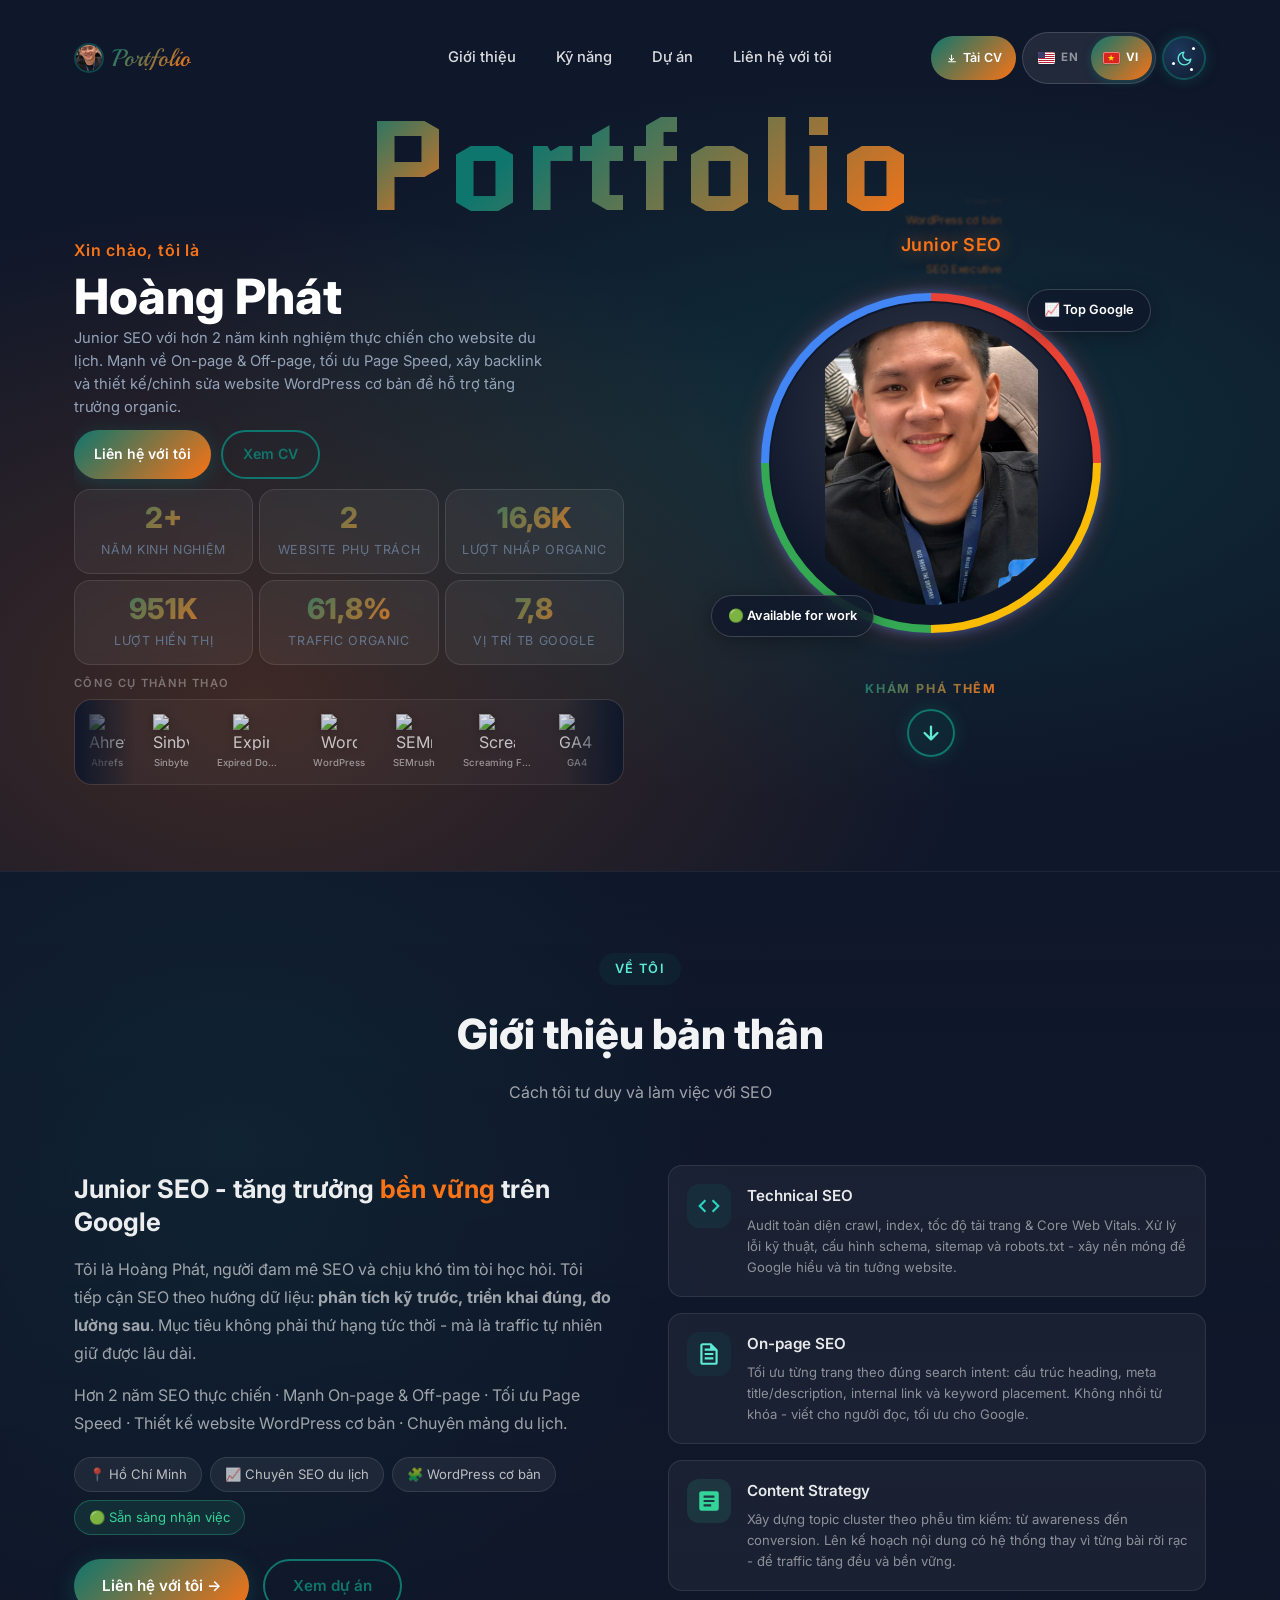
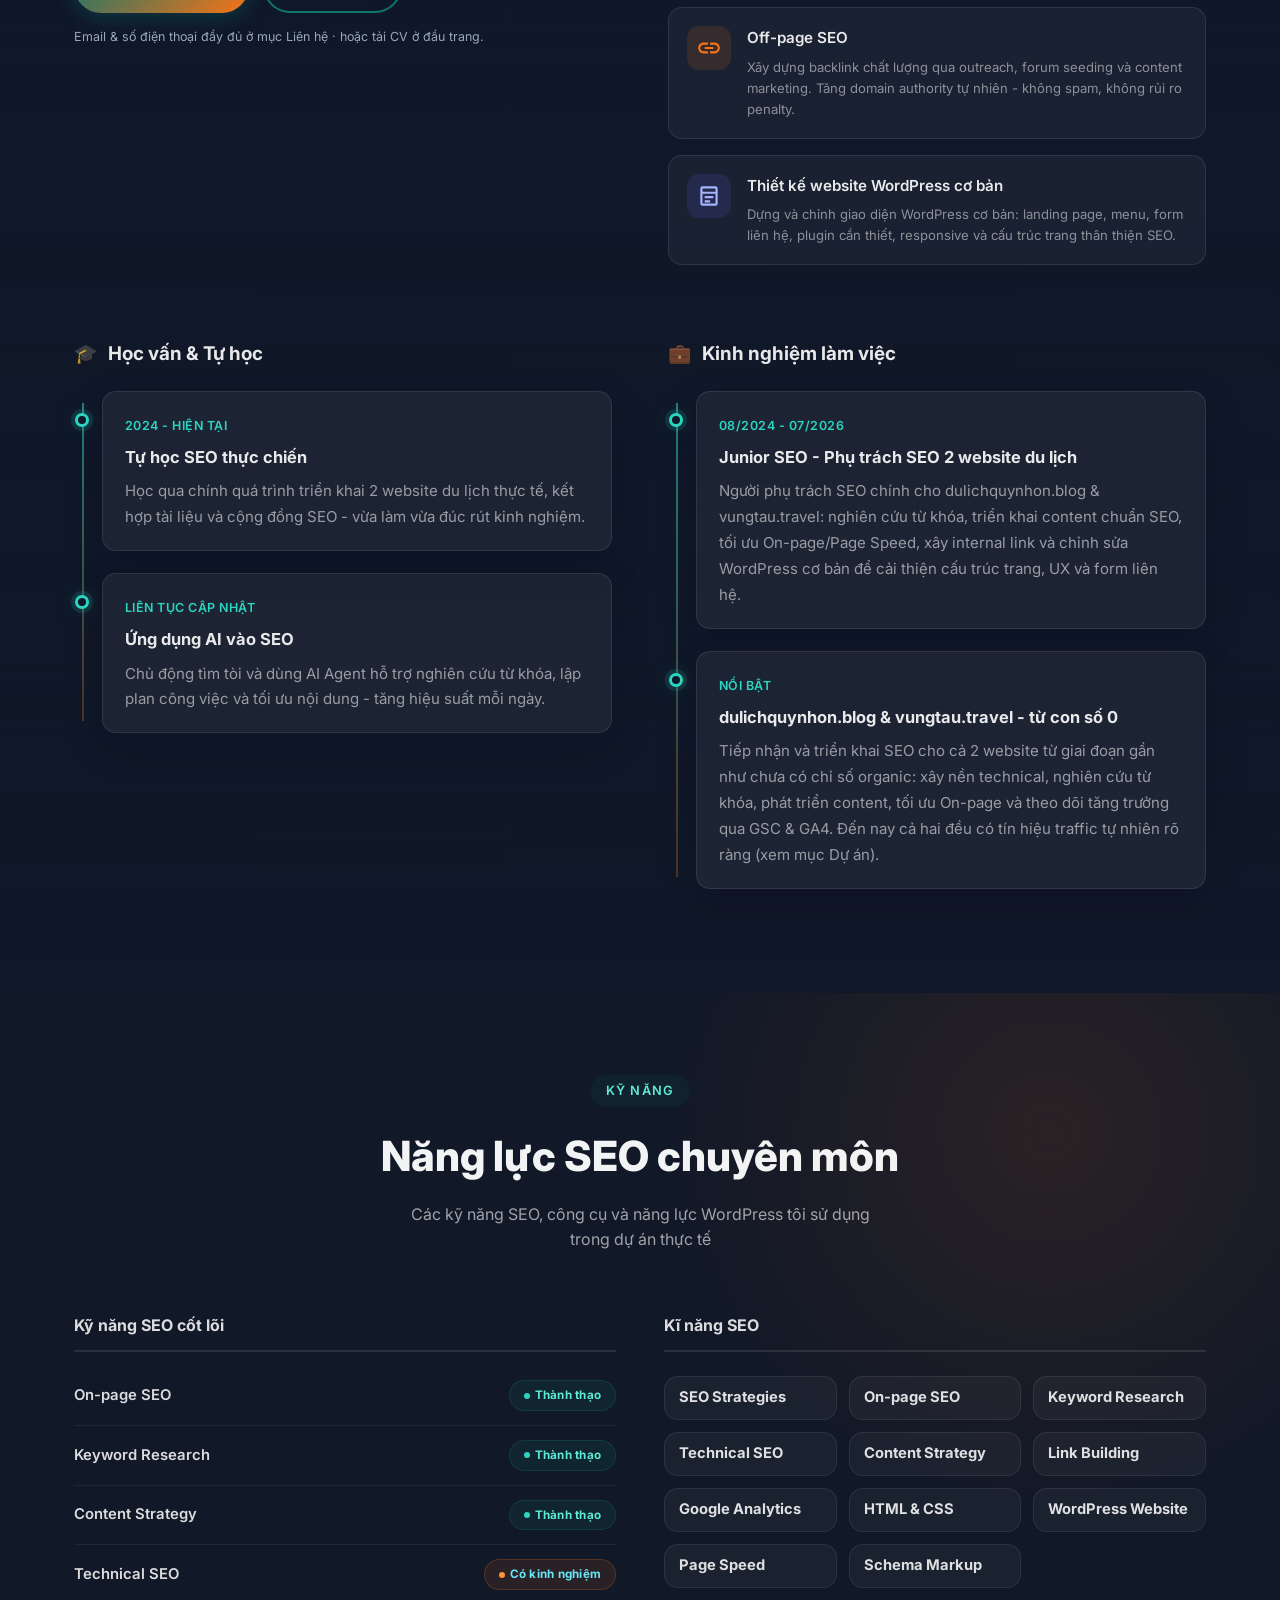
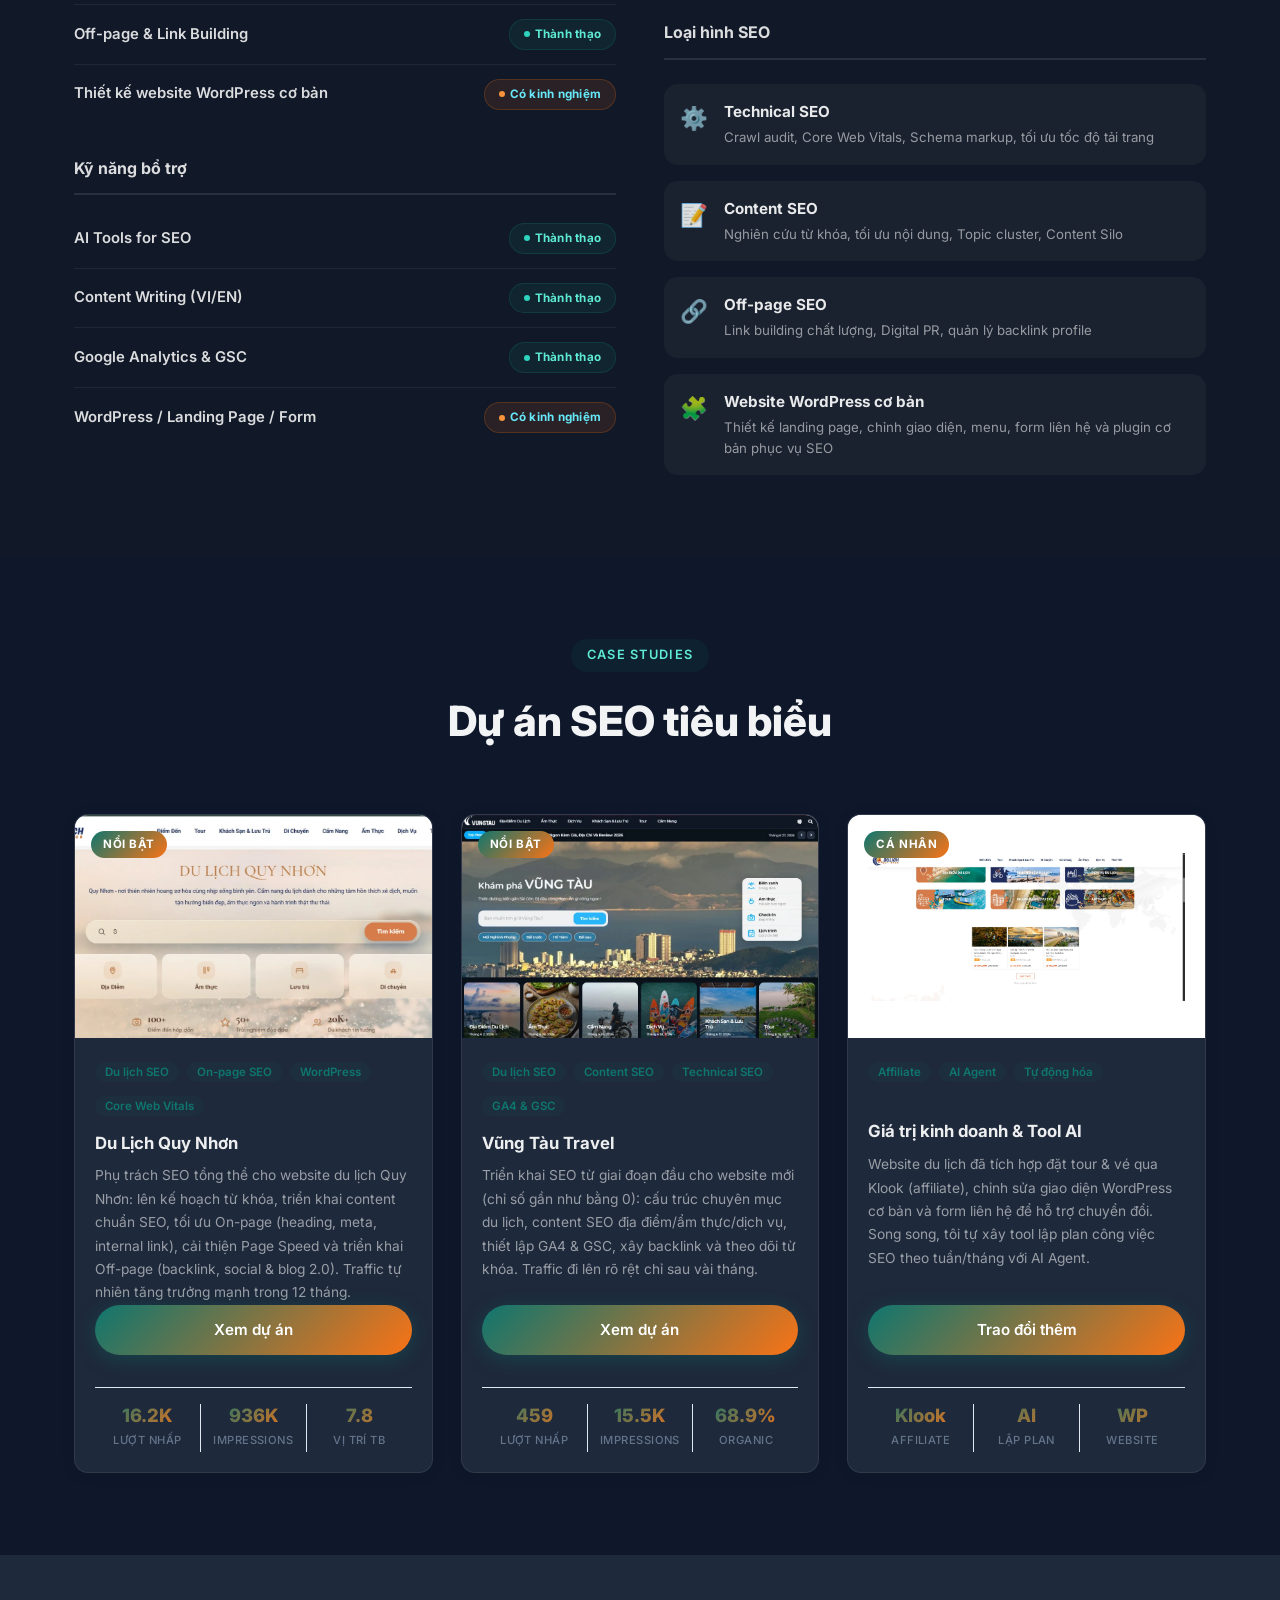
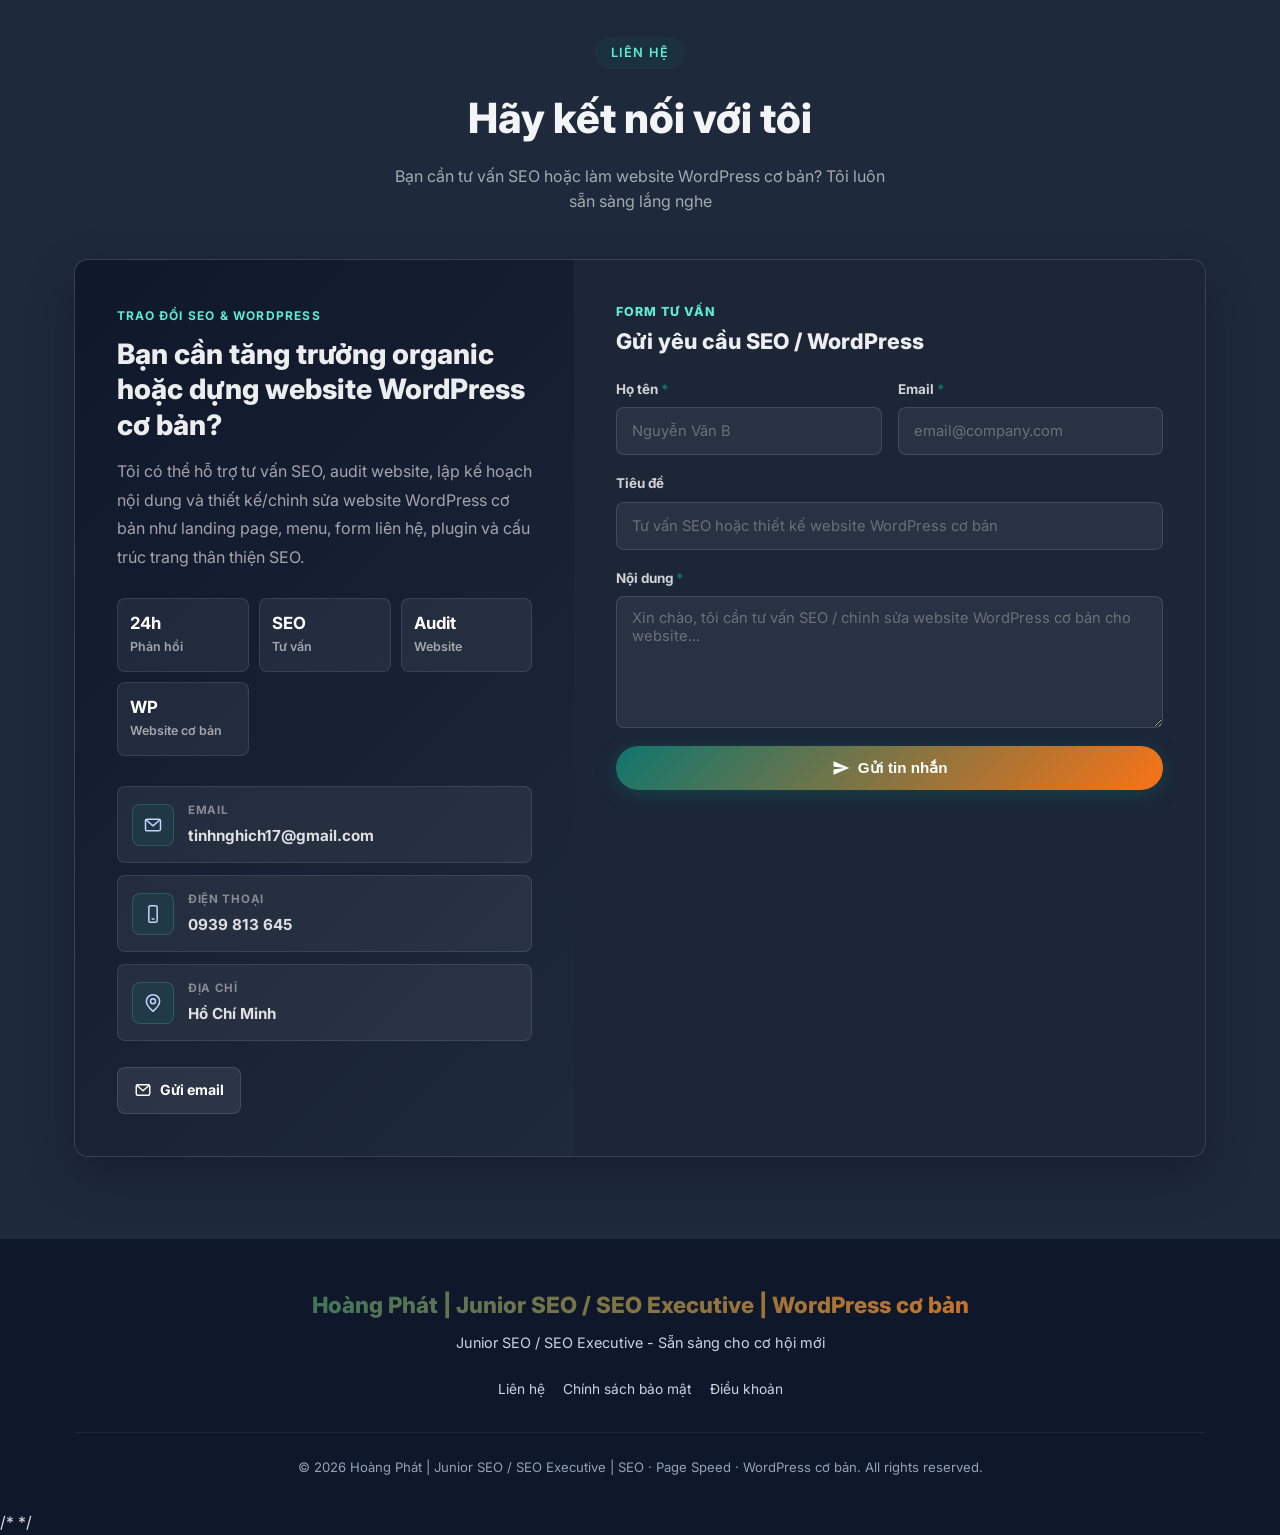
==== index.html @ 5ab9781a "Refine avatar image display" ====
<!DOCTYPE html>
<html lang="vi" itemscope itemtype="https://schema.org/WebPage">
<head>
    <meta charset="UTF-8">
    <meta name="viewport" content="width=device-width, initial-scale=1.0">
    <meta http-equiv="X-UA-Compatible" content="IE=edge">
    <meta name="theme-color" content="#0f172a" media="(prefers-color-scheme: dark)">
    <meta name="theme-color" content="#f8fafc" media="(prefers-color-scheme: light)">


    <!-- Primary Meta Tags -->
    <title>Hoàng Phát | Junior SEO - SEO Executive tại Hồ Chí Minh</title>
    <meta name="title"       content="Hoàng Phát | Junior SEO - SEO Executive tại Hồ Chí Minh">
    <meta name="description" content="Portfolio Hoàng Phát - Junior SEO với 2+ năm kinh nghiệm SEO, tối ưu Page Speed và thiết kế website WordPress cơ bản cho website du lịch. Số liệu thật từ GSC & GA4.">
    <meta name="keywords"    content="Junior SEO / SEO Executive, thiết kế website WordPress cơ bản, tư vấn SEO, chuyên gia SEO, SEO freelancer Hồ Chí Minh, On-page SEO, Technical SEO, Link Building, Google Analytics">
    <meta name="author"      content="Hoàng Phát">
    <meta name="robots"      content="index, follow, max-snippet:-1, max-image-preview:large, max-video-preview:-1">
    <link rel="canonical"    href="/">

    <!-- Open Graph -->
    <meta property="og:type"        content="profile">
    <meta property="og:url"         content="/">
    <meta property="og:title"       content="Hoàng Phát | Junior SEO - SEO Executive tại Hồ Chí Minh">
    <meta property="og:description" content="Portfolio Hoàng Phát - Junior SEO với 2+ năm kinh nghiệm SEO, tối ưu Page Speed và thiết kế website WordPress cơ bản cho website du lịch. Số liệu thật từ GSC & GA4.">
    <meta property="og:image"       content="/images/IMG_3292.jpeg">
    <meta property="og:image:width"  content="768">
    <meta property="og:image:height" content="1152">
    <meta property="og:image:alt"    content="Hoàng Phát - Junior SEO Portfolio">
    <meta property="og:locale"      content="vi_VN">
    <meta property="og:site_name"   content="Hoàng Phát - SEO Portfolio">
        <meta property="profile:first_name" content="Hoàng">
    <meta property="profile:last_name"  content="Phát">

    <!-- Twitter Card -->
    <meta name="twitter:card"        content="summary_large_image">
    <meta name="twitter:url"         content="/">
    <meta name="twitter:title"       content="Hoàng Phát | Junior SEO - SEO Executive tại Hồ Chí Minh">
    <meta name="twitter:description" content="Portfolio Hoàng Phát - Junior SEO với 2+ năm kinh nghiệm SEO, tối ưu Page Speed và thiết kế website WordPress cơ bản cho website du lịch. Số liệu thật từ GSC & GA4.">
    <meta name="twitter:image"       content="/images/IMG_3292.jpeg">

    <!-- JSON-LD: Person Schema -->
    <script type="application/ld+json">
    {
        "@context": "https://schema.org",
        "@type": "Person",
        "name": "Hoàng Phát",
        "url": "/",
        "image": "/images/IMG_3292.jpeg",
        "jobTitle": "Junior SEO / SEO Executive",
        "description": "Portfolio Hoàng Phát - Junior SEO với 2+ năm kinh nghiệm SEO, tối ưu Page Speed và thiết kế website WordPress cơ bản cho website du lịch. Số liệu thật từ GSC & GA4.",
        "address": {
            "@type": "PostalAddress",
            "addressLocality": "Hồ Chí Minh",
            "addressCountry": "VN"
        },
        "email": "tinhnghich17@gmail.com",
        "telephone": "+84939813645",
        "knowsAbout": [
            "On-page SEO",
            "Off-page SEO",
            "Link Building",
            "Page Speed Optimization",
            "Internal Linking",
            "Google Analytics 4",
            "Google Search Console",
            "Keyword Research",
            "Basic WordPress Website Design"
        ]
    }
    </script>

    <!-- JSON-LD: WebSite Schema -->
    <script type="application/ld+json">
    {
        "@context": "https://schema.org",
        "@type": "WebSite",
        "name": "Hoàng Phát - SEO Portfolio",
        "url": "/",
        "description": "Portfolio Hoàng Phát - Junior SEO với 2+ năm kinh nghiệm SEO, tối ưu Page Speed và thiết kế website WordPress cơ bản cho website du lịch. Số liệu thật từ GSC & GA4.",
        "inLanguage": "vi-VN"
    }
    </script>

    <!-- Preconnect + DNS prefetch for performance -->
    <link rel="preconnect" href="https://fonts.googleapis.com">
    <link rel="preconnect" href="https://fonts.gstatic.com" crossorigin>
    <link rel="dns-prefetch" href="//favicon.im">
    <link rel="dns-prefetch" href="//img.icons8.com">
    <link rel="dns-prefetch" href="//cdn.simpleicons.org">
    <link rel="icon" href="/images/IMG_3292.jpeg" sizes="150x150" type="image/jpeg">
    <link rel="apple-touch-icon" href="/images/IMG_3292.jpeg">

    <meta name='robots' content='max-image-preview:large' />
<link rel="alternate" href="/" hreflang="en" />
<link rel="alternate" href="/" hreflang="vi" />
<link rel="preload" as="image" href="/images/IMG_3292.jpeg" fetchpriority="high">
<link rel='dns-prefetch' href='//fonts.googleapis.com' />
<link rel='stylesheet' id='google-fonts-css' href='https://fonts.googleapis.com/css2?family=Inter:wght@300;400;500;600;700;800&family=Playball&family=Quantico:wght@400;700&display=swap' type='text/css' media='all' />
<link rel='stylesheet' id='my-portfolio-main-css' href='/assets/css/main.css' type='text/css' media='all' />
</head>
<body class="home" itemscope itemtype="https://schema.org/WebPage">

<a class="skip-to-content" href="#main-content">Chuyển đến nội dung chính</a>

<header class="site-header" id="site-header" role="banner">
    <nav class="navbar" role="navigation" aria-label="Menu điều hướng chính">
        <div class="nav-container">
            <a href="/#hero" class="nav-logo" aria-label="Hoàng Phát - Về trang chủ">
                <img src="/images/IMG_3292.jpeg" alt="Hoàng Phát" class="nav-avatar" width="150" height="150">
                <span class="logo-text" aria-hidden="true">Portfolio</span>
            </a>
            <button class="nav-toggle" id="navToggle" aria-label="Mở/đóng menu" aria-expanded="false" aria-controls="navMenu">
                <span></span><span></span><span></span>
            </button>
                        <ul class="nav-menu" id="navMenu" role="menubar">
                <li role="none"><a href="/#about"    class="nav-link" role="menuitem">Giới thiệu</a></li>
                <li role="none"><a href="/#skills"   class="nav-link" role="menuitem">Kỹ năng</a></li>
                <li role="none"><a href="/#projects" class="nav-link" role="menuitem">Dự án</a></li>
                <li role="none"><a href="/#contact"  class="nav-link" role="menuitem">Liên hệ với tôi</a></li>
            </ul>
            <!-- Right controls: CV + language + theme -->
            <div class="nav-right">
            <a href="/cv/Hoang-Phat-CV-SEO.pdf" class="nav-cv-btn" download="Hoang-Phat-CV-SEO.pdf" aria-label="Tải CV">
                <svg viewBox="0 0 24 24" fill="currentColor" width="13" height="13" aria-hidden="true"><path d="M13 5v8.17l2.59-2.58L17 12l-5 5-5-5 1.41-1.41L11 13.17V5h2zm-7 14v-2h14v2z"/></svg>
                <span>Tải CV</span>
            </a>
            <div class="lang-nav" role="group" aria-label="Language">
            <a href="/" class="lang-nav-btn" hreflang="en" aria-label="English"><span class="lang-flag lang-flag-us" aria-hidden="true"></span><span class="lang-code">EN</span></a><a href="/" class="lang-nav-btn active" hreflang="vi" aria-label="Tiếng Việt"><span class="lang-flag lang-flag-vi" aria-hidden="true"></span><span class="lang-code">VI</span></a>            </div>
            <!-- 3D Flip Theme Toggle -->
            <button class="theme-toggle-3d" id="themeToggle" aria-label="Toggle dark/light mode" title="Chuyển chế độ sáng/tối">
                <div class="theme-toggle-inner">
                    <div class="theme-face theme-face-front">
                        <svg viewBox="0 0 24 24" fill="none" stroke="currentColor" stroke-width="2" stroke-linecap="round" stroke-linejoin="round" width="17" height="17"><path d="M21 12.79A9 9 0 1 1 11.21 3 7 7 0 0 0 21 12.79z"/></svg>
                        <span class="theme-stars"><i></i><i></i><i></i></span>
                    </div>
                    <div class="theme-face theme-face-back">
                        <svg viewBox="0 0 24 24" fill="none" stroke="currentColor" stroke-width="2" stroke-linecap="round" stroke-linejoin="round" width="17" height="17"><circle cx="12" cy="12" r="5"/><line x1="12" y1="1" x2="12" y2="3"/><line x1="12" y1="21" x2="12" y2="23"/><line x1="4.22" y1="4.22" x2="5.64" y2="5.64"/><line x1="18.36" y1="18.36" x2="19.78" y2="19.78"/><line x1="1" y1="12" x2="3" y2="12"/><line x1="21" y1="12" x2="23" y2="12"/><line x1="4.22" y1="19.78" x2="5.64" y2="18.36"/><line x1="18.36" y1="5.64" x2="19.78" y2="4.22"/></svg>
                    </div>
                </div>
            </button>
            </div><!-- /.nav-right -->
        </div>
    </nav>
</header>

<main id="main-content" role="main">

<!-- ===== HERO ===== -->
<section class="hero" id="hero" aria-labelledby="hero-heading" itemscope itemtype="https://schema.org/Person">
    <div class="hero-bg" aria-hidden="true"></div>
    <div class="container">
        <div class="hero-banner">
            <div class="hero-banner-title-wrap">
                <span class="banner-script-p">P</span><span class="banner-geo-text">ortfolio</span>
                <span class="banner-name-script" id="wordRoll">
                    <span class="wr-item"></span>
                    <span class="wr-item"></span>
                    <span class="wr-item wr-active"></span>
                    <span class="wr-item"></span>
                    <span class="wr-item"></span>
                </span>
            </div>
        </div>
        <div class="hero-content">
            <div class="hero-text">
                <p class="hero-greeting">Xin chào, tôi là</p>
                <h1 class="hero-name" id="hero-heading" itemprop="name">Hoàng Phát</h1>
                <p class="hero-desc" itemprop="description">
                    Junior SEO với hơn 2 năm kinh nghiệm thực chiến cho website du lịch. Mạnh về On-page &amp; Off-page, tối ưu Page Speed, xây backlink và thiết kế/chỉnh sửa website WordPress cơ bản để hỗ trợ tăng trưởng organic.                </p>
                <div class="hero-btns">
                    <a href="#contact" class="btn btn-primary">Liên hệ với tôi</a>
                    <a href="/cv/" class="btn btn-outline">Xem CV</a>
                </div>
                <div class="hero-stats" role="list" aria-label="Thành tích nổi bật">
                    <div class="stat-item" role="listitem">
                        <span class="stat-num">2+</span>
                        <span class="stat-label">Năm kinh nghiệm</span>
                    </div>
                    <div class="stat-item" role="listitem">
                        <span class="stat-num">2</span>
                        <span class="stat-label">Website phụ trách</span>
                    </div>
                    <div class="stat-item" role="listitem">
                        <span class="stat-num">16,6K</span>
                        <span class="stat-label">Lượt nhấp organic</span>
                    </div>
                    <div class="stat-item" role="listitem">
                        <span class="stat-num">951K</span>
                        <span class="stat-label">Lượt hiển thị</span>
                    </div>
                    <div class="stat-item" role="listitem">
                        <span class="stat-num">61,8%</span>
                        <span class="stat-label">Traffic Organic</span>
                    </div>
                    <div class="stat-item" role="listitem">
                        <span class="stat-num">7,8</span>
                        <span class="stat-label">Vị trí TB Google</span>
                    </div>
                </div>

                <!-- Tools Marquee -->
                <div class="tools-marquee-wrapper" aria-label="Công cụ SEO thành thạo">
                    <p class="tools-marquee-label">Công cụ thành thạo</p>
                    <div class="tools-marquee-track">
                        <div class="tools-marquee-inner">
                            <span class="tool-item"><img src="https://favicon.im/ahrefs.com?larger=true" alt="Ahrefs" class="tool-logo-img" width="36" height="36" loading="lazy" decoding="async"><span class="tool-name">Ahrefs</span></span>
                            <span class="tool-item"><img src="https://favicon.im/sinbyte.com?larger=true" alt="Sinbyte" class="tool-logo-img" width="36" height="36" loading="lazy" decoding="async"><span class="tool-name">Sinbyte</span></span>
                            <span class="tool-item"><img src="https://favicon.im/expireddomains.net?larger=true" alt="Expired Domains" class="tool-logo-img" width="36" height="36" loading="lazy" decoding="async"><span class="tool-name">Expired Domains</span></span>
                            <span class="tool-item"><img src="https://img.icons8.com/?size=100&id=13664&format=png&color=000000" alt="WordPress" class="tool-logo-img" width="36" height="36" loading="lazy" decoding="async"><span class="tool-name">WordPress</span></span>
                            <span class="tool-item"><img src="https://favicon.im/semrush.com?larger=true" alt="SEMrush" class="tool-logo-img" width="36" height="36" loading="lazy" decoding="async"><span class="tool-name">SEMrush</span></span>
                            <span class="tool-item"><img src="https://favicon.im/screamingfrog.co.uk?larger=true" alt="Screaming Frog" class="tool-logo-img" width="36" height="36" loading="lazy" decoding="async"><span class="tool-name">Screaming Frog</span></span>
                            <span class="tool-item"><img src="https://cdn.simpleicons.org/googleanalytics/E37400" alt="GA4" class="tool-logo-img" width="36" height="36" loading="lazy" decoding="async"><span class="tool-name">GA4</span></span>
                            <span class="tool-item"><img src="https://favicon.im/bing.com?larger=true" alt="Bing Webmaster" class="tool-logo-img" width="36" height="36" loading="lazy" decoding="async"><span class="tool-name">Bing Webmaster</span></span>
                            <span class="tool-item"><img src="https://favicon.im/keywordplanner.vn?larger=true" alt="Keyword Planner" class="tool-logo-img" width="36" height="36" loading="lazy" decoding="async"><span class="tool-name">Keyword Planner</span></span>
                            <span class="tool-item"><img src="https://favicon.im/pagespeed.web.dev?larger=true" alt="PageSpeed Insights" class="tool-logo-img" width="36" height="36" loading="lazy" decoding="async"><span class="tool-name">PageSpeed</span></span>
                            <span class="tool-item"><img src="https://favicon.im/chatgpt.com?larger=true" alt="ChatGPT" class="tool-logo-img" width="36" height="36" loading="lazy" decoding="async"><span class="tool-name">ChatGPT</span></span>
                            <span class="tool-item"><img src="https://img.icons8.com/?size=100&id=kDfpmWz6OSCQ&format=png&color=000000" alt="Claude" class="tool-logo-img" width="36" height="36" loading="lazy" decoding="async"><span class="tool-name">Claude</span></span>
                            <span class="tool-item"><img src="https://favicon.im/gemini.google.com?larger=true" alt="Gemini" class="tool-logo-img" width="36" height="36" loading="lazy" decoding="async"><span class="tool-name">Gemini</span></span>
                            <span class="tool-item"><img src="https://favicon.im/keywordtool.io?larger=true" alt="KeywordTool" class="tool-logo-img" width="36" height="36" loading="lazy" decoding="async"><span class="tool-name">KeywordTool</span></span>
                            <span class="tool-item"><img src="https://favicon.im/www.spamzilla.io?larger=true" alt="Spamzilla" class="tool-logo-img" width="36" height="36" loading="lazy" decoding="async"><span class="tool-name">Spamzilla</span></span>
                            <span class="tool-item"><img src="https://favicon.im/www.cpanel.net?larger=true" alt="cPanel" class="tool-logo-img" width="36" height="36" loading="lazy" decoding="async"><span class="tool-name">cPanel</span></span>
                            <span class="tool-item"><img src="https://favicon.im/code.visualstudio.com?larger=true" alt="VS Code" class="tool-logo-img" width="36" height="36" loading="lazy" decoding="async"><span class="tool-name">VS Code</span></span>
                            <span class="tool-item"><img src="https://favicon.im/localwp.com?larger=true" alt="Local WP" class="tool-logo-img" width="36" height="36" loading="lazy" decoding="async"><span class="tool-name">Local WP</span></span>
                            <!-- duplicate set for seamless loop – hidden from screen readers -->
                            <span class="tool-item" aria-hidden="true"><img src="https://favicon.im/ahrefs.com?larger=true" alt="" class="tool-logo-img" width="36" height="36" loading="lazy" decoding="async"><span class="tool-name">Ahrefs</span></span>
                            <span class="tool-item" aria-hidden="true"><img src="https://favicon.im/sinbyte.com?larger=true" alt="" class="tool-logo-img" width="36" height="36" loading="lazy" decoding="async"><span class="tool-name">Sinbyte</span></span>
                            <span class="tool-item" aria-hidden="true"><img src="https://favicon.im/expireddomains.net?larger=true" alt="" class="tool-logo-img" width="36" height="36" loading="lazy" decoding="async"><span class="tool-name">Expired Domains</span></span>
                            <span class="tool-item" aria-hidden="true"><img src="https://img.icons8.com/?size=100&id=13664&format=png&color=000000" alt="" class="tool-logo-img" width="36" height="36" loading="lazy" decoding="async"><span class="tool-name">WordPress</span></span>
                            <span class="tool-item" aria-hidden="true"><img src="https://favicon.im/semrush.com?larger=true" alt="" class="tool-logo-img" width="36" height="36" loading="lazy" decoding="async"><span class="tool-name">SEMrush</span></span>
                            <span class="tool-item" aria-hidden="true"><img src="https://favicon.im/screamingfrog.co.uk?larger=true" alt="" class="tool-logo-img" width="36" height="36" loading="lazy" decoding="async"><span class="tool-name">Screaming Frog</span></span>
                            <span class="tool-item" aria-hidden="true"><img src="https://cdn.simpleicons.org/googleanalytics/E37400" alt="" class="tool-logo-img" width="36" height="36" loading="lazy" decoding="async"><span class="tool-name">GA4</span></span>
                            <span class="tool-item" aria-hidden="true"><img src="https://favicon.im/bing.com?larger=true" alt="" class="tool-logo-img" width="36" height="36" loading="lazy" decoding="async"><span class="tool-name">Bing Webmaster</span></span>
                            <span class="tool-item" aria-hidden="true"><img src="https://favicon.im/keywordplanner.vn?larger=true" alt="" class="tool-logo-img" width="36" height="36" loading="lazy" decoding="async"><span class="tool-name">Keyword Planner</span></span>
                            <span class="tool-item" aria-hidden="true"><img src="https://favicon.im/pagespeed.web.dev?larger=true" alt="" class="tool-logo-img" width="36" height="36" loading="lazy" decoding="async"><span class="tool-name">PageSpeed</span></span>
                            <span class="tool-item" aria-hidden="true"><img src="https://favicon.im/chatgpt.com?larger=true" alt="" class="tool-logo-img" width="36" height="36" loading="lazy" decoding="async"><span class="tool-name">ChatGPT</span></span>
                            <span class="tool-item" aria-hidden="true"><img src="https://img.icons8.com/?size=100&id=kDfpmWz6OSCQ&format=png&color=000000" alt="" class="tool-logo-img" width="36" height="36" loading="lazy" decoding="async"><span class="tool-name">Claude</span></span>
                            <span class="tool-item" aria-hidden="true"><img src="https://favicon.im/gemini.google.com?larger=true" alt="" class="tool-logo-img" width="36" height="36" loading="lazy" decoding="async"><span class="tool-name">Gemini</span></span>
                            <span class="tool-item" aria-hidden="true"><img src="https://favicon.im/keywordtool.io?larger=true" alt="" class="tool-logo-img" width="36" height="36" loading="lazy" decoding="async"><span class="tool-name">KeywordTool</span></span>
                            <span class="tool-item" aria-hidden="true"><img src="https://favicon.im/www.spamzilla.io?larger=true" alt="" class="tool-logo-img" width="36" height="36" loading="lazy" decoding="async"><span class="tool-name">Spamzilla</span></span>
                            <span class="tool-item" aria-hidden="true"><img src="https://favicon.im/www.cpanel.net?larger=true" alt="" class="tool-logo-img" width="36" height="36" loading="lazy" decoding="async"><span class="tool-name">cPanel</span></span>
                            <span class="tool-item" aria-hidden="true"><img src="https://favicon.im/code.visualstudio.com?larger=true" alt="" class="tool-logo-img" width="36" height="36" loading="lazy" decoding="async"><span class="tool-name">VS Code</span></span>
                            <span class="tool-item" aria-hidden="true"><img src="https://favicon.im/localwp.com?larger=true" alt="" class="tool-logo-img" width="36" height="36" loading="lazy" decoding="async"><span class="tool-name">Local WP</span></span>
                        </div>
                    </div>
                </div>
            </div>
            <div class="hero-image">
                <div class="avatar-area">
                    <div class="avatar-wrapper">
                        <div class="avatar-ring" aria-hidden="true"></div>
                        <div class="avatar-img-wrapper" itemprop="image">
                            <img src="/images/IMG_3292.jpeg"
                                 alt="Hoàng Phát - Junior SEO / SEO Executive"
                                 class="avatar-img" width="4032" height="3024" loading="eager" fetchpriority="high" decoding="async">
                        </div>
                    </div>
                    <div class="floating-badge badge-1" aria-hidden="true"><span>🟢</span> Available for work</div>
                    <div class="floating-badge badge-2" aria-hidden="true"><span>📈</span> Top Google</div>
                </div>
                <div class="scroll-indicator" aria-hidden="true">
                    <p class="scroll-text">Khám phá thêm</p>
                    <div class="scroll-arrow">
                        <svg xmlns="http://www.w3.org/2000/svg" viewBox="0 0 24 24" fill="none" stroke="currentColor" stroke-width="2.5" stroke-linecap="round" stroke-linejoin="round" width="22" height="22"><path d="M12 5v14M5 12l7 7 7-7"/></svg>
                    </div>
                </div>
            </div>
        </div>
    </div>
</section>

<!-- ===== ABOUT ===== -->
<section class="about section" id="about" aria-labelledby="about-heading">
    <div class="container">
        <header class="section-header">
            <span class="section-tag">Về tôi</span>
            <h2 class="section-title" id="about-heading">Giới thiệu bản thân</h2>
            <p class="section-subtitle">Cách tôi tư duy và làm việc với SEO</p>
        </header>

        <div class="about-grid" itemscope itemtype="https://schema.org/Person">
            <div class="about-info-col">
                <h3 class="about-subtitle" itemprop="jobTitle">Junior SEO - tăng trưởng <span class="highlight-text">bền vững</span> trên Google</h3>
                <p class="about-desc" itemprop="description">
                    Tôi là Hoàng Phát, người đam mê SEO và chịu khó tìm tòi học hỏi. Tôi tiếp cận SEO theo hướng dữ liệu: <strong>phân tích kỹ trước, triển khai đúng, đo lường sau</strong>. Mục tiêu không phải thứ hạng tức thời - mà là traffic tự nhiên giữ được lâu dài.                </p>
                <p class="about-desc">
                    Hơn 2 năm SEO thực chiến · Mạnh On-page &amp; Off-page · Tối ưu Page Speed · Thiết kế website WordPress cơ bản · Chuyên mảng du lịch.                </p>
                <div class="about-badges">
                    <span class="about-badge">📍 Hồ Chí Minh</span>
                    <span class="about-badge">📈 Chuyên SEO du lịch</span>
                    <span class="about-badge">🧩 WordPress cơ bản</span>
                    <span class="about-badge about-badge-available">🟢 Sẵn sàng nhận việc</span>
                </div>
                <div class="about-btns">
                    <a href="#contact" class="btn btn-primary">Liên hệ với tôi →</a>
                    <a href="#projects" class="btn btn-outline">Xem dự án</a>
                </div>
                <p class="about-note">Email & số điện thoại đầy đủ ở mục Liên hệ · hoặc tải CV ở đầu trang.</p>
            </div>

            <div class="about-skills-col">
                <div class="about-skill-card">
                    <div class="about-skill-icon tech-icon">
                        <svg viewBox="0 0 24 24" fill="currentColor" width="22" height="22" aria-hidden="true"><path d="M9.4 16.6L4.8 12l4.6-4.6L8 6l-6 6 6 6 1.4-1.4zm5.2 0l4.6-4.6-4.6-4.6L16 6l6 6-6 6-1.4-1.4z"/></svg>
                    </div>
                    <div class="about-skill-body">
                        <h4>Technical SEO</h4>
                        <p>Audit toàn diện crawl, index, tốc độ tải trang & Core Web Vitals. Xử lý lỗi kỹ thuật, cấu hình schema, sitemap và robots.txt - xây nền móng để Google hiểu và tin tưởng website.</p>
                    </div>
                </div>
                <div class="about-skill-card">
                    <div class="about-skill-icon onpage-icon">
                        <svg viewBox="0 0 24 24" fill="currentColor" width="22" height="22" aria-hidden="true"><path d="M14 2H6c-1.1 0-2 .9-2 2v16c0 1.1.9 2 2 2h12c1.1 0 2-.9 2-2V8l-6-6zm4 18H6V4h7v5h5v11zM8 15h8v2H8zm0-4h8v2H8zm0-4h5v2H8z"/></svg>
                    </div>
                    <div class="about-skill-body">
                        <h4>On-page SEO</h4>
                        <p>Tối ưu từng trang theo đúng search intent: cấu trúc heading, meta title/description, internal link và keyword placement. Không nhồi từ khóa - viết cho người đọc, tối ưu cho Google.</p>
                    </div>
                </div>
                <div class="about-skill-card">
                    <div class="about-skill-icon content-icon">
                        <svg viewBox="0 0 24 24" fill="currentColor" width="22" height="22" aria-hidden="true"><path d="M19 3H5c-1.1 0-2 .9-2 2v14c0 1.1.9 2 2 2h14c1.1 0 2-.9 2-2V5c0-1.1-.9-2-2-2zm-5 14H7v-2h7v2zm3-4H7v-2h10v2zm0-4H7V7h10v2z"/></svg>
                    </div>
                    <div class="about-skill-body">
                        <h4>Content Strategy</h4>
                        <p>Xây dựng topic cluster theo phễu tìm kiếm: từ awareness đến conversion. Lên kế hoạch nội dung có hệ thống thay vì từng bài rời rạc - để traffic tăng đều và bền vững.</p>
                    </div>
                </div>
                <div class="about-skill-card">
                    <div class="about-skill-icon offpage-icon">
                        <svg viewBox="0 0 24 24" fill="currentColor" width="22" height="22" aria-hidden="true"><path d="M3.9 12c0-1.71 1.39-3.1 3.1-3.1h4V7H7c-2.76 0-5 2.24-5 5s2.24 5 5 5h4v-1.9H7c-1.71 0-3.1-1.39-3.1-3.1zM8 13h8v-2H8v2zm9-6h-4v1.9h4c1.71 0 3.1 1.39 3.1 3.1s-1.39 3.1-3.1 3.1h-4V17h4c2.76 0 5-2.24 5-5s-2.24-5-5-5z"/></svg>
                    </div>
                    <div class="about-skill-body">
                        <h4>Off-page SEO</h4>
                        <p>Xây dựng backlink chất lượng qua outreach, forum seeding và content marketing. Tăng domain authority tự nhiên - không spam, không rủi ro penalty.</p>
                    </div>
                </div>
                <div class="about-skill-card">
                    <div class="about-skill-icon wp-icon">
                        <svg viewBox="0 0 24 24" fill="currentColor" width="22" height="22" aria-hidden="true"><path d="M4 5a2 2 0 0 1 2-2h12a2 2 0 0 1 2 2v14a2 2 0 0 1-2 2H6a2 2 0 0 1-2-2V5Zm2 0v3h12V5H6Zm0 5v9h12v-9H6Zm2 2h8v2H8v-2Zm0 4h5v2H8v-2Z"/></svg>
                    </div>
                    <div class="about-skill-body">
                        <h4>Thiết kế website WordPress cơ bản</h4>
                        <p>Dựng và chỉnh giao diện WordPress cơ bản: landing page, menu, form liên hệ, plugin cần thiết, responsive và cấu trúc trang thân thiện SEO.</p>
                    </div>
                </div>
            </div>
        </div>

        <!-- Timeline -->
        <div class="timeline-section">
            <div class="timeline-col">
                <h3 class="timeline-title"><span aria-hidden="true">🎓</span> Học vấn &amp; Tự học</h3>
                <ol class="timeline">
                    <li class="timeline-item" itemscope itemtype="https://schema.org/EducationalOccupationalCredential">
                        <div class="timeline-dot" aria-hidden="true"></div>
                        <div class="timeline-content">
                            <time class="timeline-date" datetime="2024">2024 - Hiện tại</time>
                            <h4 itemprop="name">Tự học SEO thực chiến</h4>
                            <p>Học qua chính quá trình triển khai 2 website du lịch thực tế, kết hợp tài liệu và cộng đồng SEO - vừa làm vừa đúc rút kinh nghiệm.</p>
                        </div>
                    </li>
                    <li class="timeline-item" itemscope itemtype="https://schema.org/EducationalOccupationalCredential">
                        <div class="timeline-dot" aria-hidden="true"></div>
                        <div class="timeline-content">
                            <time class="timeline-date" datetime="2025">Liên tục cập nhật</time>
                            <h4 itemprop="name">Ứng dụng AI vào SEO</h4>
                            <p>Chủ động tìm tòi và dùng AI Agent hỗ trợ nghiên cứu từ khóa, lập plan công việc và tối ưu nội dung - tăng hiệu suất mỗi ngày.</p>
                        </div>
                    </li>
                </ol>
            </div>
            <div class="timeline-col">
                <h3 class="timeline-title"><span aria-hidden="true">💼</span> Kinh nghiệm làm việc</h3>
                <ol class="timeline">
                    <li class="timeline-item" itemscope itemtype="https://schema.org/OrganizationRole">
                        <div class="timeline-dot" aria-hidden="true"></div>
                        <div class="timeline-content">
                            <time class="timeline-date" datetime="2024-08">08/2024 - 07/2026</time>
                            <h4 itemprop="roleName">Junior SEO - Phụ trách SEO 2 website du lịch</h4>
                            <p>Người phụ trách SEO chính cho dulichquynhon.blog &amp; vungtau.travel: nghiên cứu từ khóa, triển khai content chuẩn SEO, tối ưu On-page/Page Speed, xây internal link và chỉnh sửa WordPress cơ bản để cải thiện cấu trúc trang, UX và form liên hệ.</p>
                        </div>
                    </li>
                    <li class="timeline-item" itemscope itemtype="https://schema.org/OrganizationRole">
                        <div class="timeline-dot" aria-hidden="true"></div>
                        <div class="timeline-content">
                            <time class="timeline-date" datetime="2025">Nổi bật</time>
                            <h4 itemprop="roleName">dulichquynhon.blog &amp; vungtau.travel - từ con số 0</h4>
                            <p>Tiếp nhận và triển khai SEO cho cả 2 website từ giai đoạn gần như chưa có chỉ số organic: xây nền technical, nghiên cứu từ khóa, phát triển content, tối ưu On-page và theo dõi tăng trưởng qua GSC &amp; GA4. Đến nay cả hai đều có tín hiệu traffic tự nhiên rõ ràng (xem mục Dự án).</p>
                        </div>
                    </li>
                </ol>
            </div>
        </div>
    </div>
</section>

<!-- ===== SKILLS ===== -->
<section class="skills section section-alt" id="skills" aria-labelledby="skills-heading">
    <div class="container">
        <header class="section-header">
            <span class="section-tag">Kỹ năng</span>
            <h2 class="section-title" id="skills-heading">Năng lực SEO chuyên môn</h2>
            <p class="section-subtitle">Các kỹ năng SEO, công cụ và năng lực WordPress tôi sử dụng trong dự án thực tế</p>
        </header>
        <div class="skills-layout">
            <div class="skills-bars-col">
                <h3 class="skills-subtitle">Kỹ năng SEO cốt lõi</h3>
                <table class="skill-level-table">
                    <tbody>
                        <tr>
                            <td>On-page SEO</td>
                            <td><span class="skill-badge skill-badge-pro">Thành thạo</span></td>
                        </tr>
                        <tr>
                            <td>Keyword Research</td>
                            <td><span class="skill-badge skill-badge-pro">Thành thạo</span></td>
                        </tr>
                        <tr>
                            <td>Content Strategy</td>
                            <td><span class="skill-badge skill-badge-pro">Thành thạo</span></td>
                        </tr>
                        <tr>
                            <td>Technical SEO</td>
                            <td><span class="skill-badge skill-badge-mid">Có kinh nghiệm</span></td>
                        </tr>
                        <tr>
                            <td>Off-page &amp; Link Building</td>
                            <td><span class="skill-badge skill-badge-pro">Thành thạo</span></td>
                        </tr>
                        <tr>
                            <td>Thiết kế website WordPress cơ bản</td>
                            <td><span class="skill-badge skill-badge-mid">Có kinh nghiệm</span></td>
                        </tr>
                    </tbody>
                </table>

                <h3 class="skills-subtitle" style="margin-top:2rem;">Kỹ năng bổ trợ</h3>
                <table class="skill-level-table">
                    <tbody>
                        <tr>
                            <td>AI Tools for SEO</td>
                            <td><span class="skill-badge skill-badge-pro">Thành thạo</span></td>
                        </tr>
                        <tr>
                            <td>Content Writing (VI/EN)</td>
                            <td><span class="skill-badge skill-badge-pro">Thành thạo</span></td>
                        </tr>
                        <tr>
                            <td>Google Analytics &amp; GSC</td>
                            <td><span class="skill-badge skill-badge-pro">Thành thạo</span></td>
                        </tr>
                        <tr>
                            <td>WordPress / Landing Page / Form</td>
                            <td><span class="skill-badge skill-badge-mid">Có kinh nghiệm</span></td>
                        </tr>
                    </tbody>
                </table>
            </div>
            <div class="skills-tags-col">
                <h3 class="skills-subtitle">Kĩ năng SEO</h3>
                <div class="skill-reel-wrap" id="skillReelWrap">
                    <div class="sr-arrow" aria-hidden="true"><svg viewBox="0 0 24 24" fill="none" stroke="currentColor" stroke-width="2.5" stroke-linecap="round" stroke-linejoin="round" width="22" height="22"><path d="M5 12h14M12 5l7 7-7 7"/></svg></div>
                    <div class="skill-reel" id="skillReel">
                        <div class="sr-item">SEO Strategies</div>
                        <div class="sr-item">On-page SEO</div>
                        <div class="sr-item">Keyword Research</div>
                        <div class="sr-item">Technical SEO</div>
                        <div class="sr-item">Content Strategy</div>
                        <div class="sr-item">Link Building</div>
                        <div class="sr-item">Google Analytics</div>
                        <div class="sr-item">HTML &amp; CSS</div>
                        <div class="sr-item">WordPress Website</div>
                        <div class="sr-item">Page Speed</div>
                        <div class="sr-item">Schema Markup</div>
                        <!-- duplicate for seamless loop -->
                        <div class="sr-item" aria-hidden="true">SEO Strategies</div>
                        <div class="sr-item" aria-hidden="true">On-page SEO</div>
                        <div class="sr-item" aria-hidden="true">Keyword Research</div>
                        <div class="sr-item" aria-hidden="true">Technical SEO</div>
                        <div class="sr-item" aria-hidden="true">Content Strategy</div>
                        <div class="sr-item" aria-hidden="true">Link Building</div>
                        <div class="sr-item" aria-hidden="true">Google Analytics</div>
                        <div class="sr-item" aria-hidden="true">HTML &amp; CSS</div>
                        <div class="sr-item" aria-hidden="true">WordPress Website</div>
                        <div class="sr-item" aria-hidden="true">Page Speed</div>
                        <div class="sr-item" aria-hidden="true">Schema Markup</div>
                    </div>
                </div>
                <h3 class="skills-subtitle" style="margin-top:2rem;">Loại hình SEO</h3>
                <ul class="soft-skills">
                    <li class="soft-skill-item">
                        <span class="soft-icon" aria-hidden="true">⚙️</span>
                        <div>
                            <strong>Technical SEO</strong>
                            <p>Crawl audit, Core Web Vitals, Schema markup, tối ưu tốc độ tải trang</p>
                        </div>
                    </li>
                    <li class="soft-skill-item">
                        <span class="soft-icon" aria-hidden="true">📝</span>
                        <div>
                            <strong>Content SEO</strong>
                            <p>Nghiên cứu từ khóa, tối ưu nội dung, Topic cluster, Content Silo</p>
                        </div>
                    </li>
                    <li class="soft-skill-item">
                        <span class="soft-icon" aria-hidden="true">🔗</span>
                        <div>
                            <strong>Off-page SEO</strong>
                            <p>Link building chất lượng, Digital PR, quản lý backlink profile</p>
                        </div>
                    </li>
                    <li class="soft-skill-item">
                        <span class="soft-icon" aria-hidden="true">🧩</span>
                        <div>
                            <strong>Website WordPress cơ bản</strong>
                            <p>Thiết kế landing page, chỉnh giao diện, menu, form liên hệ và plugin cơ bản phục vụ SEO</p>
                        </div>
                    </li>
                </ul>
            </div>
        </div>
    </div>
</section>

<!-- ===== CASE STUDIES ===== -->
<section class="projects section" id="projects" aria-labelledby="projects-heading">
    <div class="container">
        <header class="section-header">
            <span class="section-tag">Case Studies</span>
            <h2 class="section-title" id="projects-heading">Dự án SEO tiêu biểu</h2>
        </header>


                <div class="projects-grid" role="list">
            <article class="project-card featured" data-category="travel" role="listitem" itemscope itemtype="https://schema.org/CreativeWork">
                <div class="project-featured-badge">Nổi bật</div>
                <div class="project-img">
                    <img src="/images/dulichquynhonblog.webp"
                         alt="Giao diện website Du Lịch Quy Nhơn"
                         class="project-thumb-img project-thumb-cover"
                         width="1280" height="593"
                         loading="lazy">
                    <div class="project-overlay" aria-hidden="true">
                        <a href="/du-lich-quy-nhon/" class="project-link" aria-label="Xem chi tiết">
                            <svg xmlns="http://www.w3.org/2000/svg" viewBox="0 0 24 24" fill="currentColor" width="20" height="20"><path d="M12 4.5C7 4.5 2.73 7.61 1 12c1.73 4.39 6 7.5 11 7.5s9.27-3.11 11-7.5c-1.73-4.39-6-7.5-11-7.5zM12 17c-2.76 0-5-2.24-5-5s2.24-5 5-5 5 2.24 5 5-2.24 5-5 5zm0-8c-1.66 0-3 1.34-3 3s1.34 3 3 3 3-1.34 3-3-1.34-3-3-3z"/></svg>
                        </a>
                    </div>
                </div>
                <div class="project-info">
                    <ul class="project-tags">
                        <li><span class="project-tag">Du lịch SEO</span></li>
                        <li><span class="project-tag">On-page SEO</span></li>
                        <li><span class="project-tag">WordPress</span></li>
                        <li><span class="project-tag">Core Web Vitals</span></li>
                    </ul>
                    <h3 class="project-title" itemprop="name">
                        <a href="/du-lich-quy-nhon/">Du Lịch Quy Nhơn</a>
                    </h3>
                    <p class="project-desc" itemprop="description">Phụ trách SEO tổng thể cho website du lịch Quy Nhơn: lên kế hoạch từ khóa, triển khai content chuẩn SEO, tối ưu On-page (heading, meta, internal link), cải thiện Page Speed và triển khai Off-page (backlink, social &amp; blog 2.0). Traffic tự nhiên tăng trưởng mạnh trong 12 tháng.</p>
                    <div class="project-actions">
                        <a href="/du-lich-quy-nhon/" class="project-btn btn btn-primary btn-full">Xem dự án</a>
                    </div>
                    <div class="project-metrics">
                        <div class="metric"><span class="metric-num">16.2K</span><span class="metric-label">Lượt nhấp</span></div>
                        <div class="metric"><span class="metric-num">936K</span><span class="metric-label">Impressions</span></div>
                        <div class="metric"><span class="metric-num">7.8</span><span class="metric-label">Vị trí TB</span></div>
                    </div>
                </div>
            </article>

            <article class="project-card featured" data-category="travel" role="listitem" itemscope itemtype="https://schema.org/CreativeWork">
                <div class="project-featured-badge">Nổi bật</div>
                <div class="project-img">
                    <img src="/images/vungtautravel.webp"
                         alt="Giao diện website Vũng Tàu Travel"
                         class="project-thumb-img project-thumb-cover"
                         width="1024" height="577"
                         loading="lazy">
                    <div class="project-overlay" aria-hidden="true">
                        <a href="/vung-tau-travel/" class="project-link" aria-label="Xem chi tiết">
                            <svg xmlns="http://www.w3.org/2000/svg" viewBox="0 0 24 24" fill="currentColor" width="20" height="20"><path d="M12 4.5C7 4.5 2.73 7.61 1 12c1.73 4.39 6 7.5 11 7.5s9.27-3.11 11-7.5c-1.73-4.39-6-7.5-11-7.5zM12 17c-2.76 0-5-2.24-5-5s2.24-5 5-5 5 2.24 5 5-2.24 5-5 5zm0-8c-1.66 0-3 1.34-3 3s1.34 3 3 3 3-1.34 3-3-1.34-3-3-3z"/></svg>
                        </a>
                    </div>
                </div>
                <div class="project-info">
                    <ul class="project-tags">
                        <li><span class="project-tag">Du lịch SEO</span></li>
                        <li><span class="project-tag">Content SEO</span></li>
                        <li><span class="project-tag">Technical SEO</span></li>
                        <li><span class="project-tag">GA4 &amp; GSC</span></li>
                    </ul>
                    <h3 class="project-title" itemprop="name">
                        <a href="/vung-tau-travel/">Vũng Tàu Travel</a>
                    </h3>
                    <p class="project-desc" itemprop="description">Triển khai SEO từ giai đoạn đầu cho website mới (chỉ số gần như bằng 0): cấu trúc chuyên mục du lịch, content SEO địa điểm/ẩm thực/dịch vụ, thiết lập GA4 &amp; GSC, xây backlink và theo dõi từ khóa. Traffic đi lên rõ rệt chỉ sau vài tháng.</p>
                    <div class="project-actions">
                        <a href="/vung-tau-travel/" class="project-btn btn btn-primary btn-full">Xem dự án</a>
                    </div>
                    <div class="project-metrics">
                        <div class="metric"><span class="metric-num">459</span><span class="metric-label">Lượt nhấp</span></div>
                        <div class="metric"><span class="metric-num">15.5K</span><span class="metric-label">Impressions</span></div>
                        <div class="metric"><span class="metric-num">68.9%</span><span class="metric-label">Organic</span></div>
                    </div>
                </div>
            </article>

            <article class="project-card featured" data-category="tool" role="listitem" itemscope itemtype="https://schema.org/CreativeWork">
                <div class="project-featured-badge">Cá nhân</div>
                <div class="project-img">
                    <img src="/images/klook-ads.jpg"
                         alt="Tích hợp đặt tour Klook trên website du lịch"
                         class="project-thumb-img"
                         width="480" height="270"
                         loading="lazy">
                </div>
                <div class="project-info">
                    <ul class="project-tags">
                        <li><span class="project-tag">Affiliate</span></li>
                        <li><span class="project-tag">AI Agent</span></li>
                        <li><span class="project-tag">Tự động hóa</span></li>
                    </ul>
                    <h3 class="project-title" itemprop="name">Giá trị kinh doanh &amp; Tool AI</h3>
                    <p class="project-desc" itemprop="description">Website du lịch đã tích hợp đặt tour &amp; vé qua Klook (affiliate), chỉnh sửa giao diện WordPress cơ bản và form liên hệ để hỗ trợ chuyển đổi. Song song, tôi tự xây tool lập plan công việc SEO theo tuần/tháng với AI Agent.</p>
                    <div class="project-actions">
                        <a href="#contact" class="project-btn btn btn-primary btn-full">Trao đổi thêm</a>
                    </div>
                    <div class="project-metrics">
                        <div class="metric"><span class="metric-num">Klook</span><span class="metric-label">Affiliate</span></div>
                        <div class="metric"><span class="metric-num">AI</span><span class="metric-label">Lập plan</span></div>
                        <div class="metric"><span class="metric-num">WP</span><span class="metric-label">Website</span></div>
                    </div>
                </div>
            </article>
        </div>
    </div>
</section>

<!-- ===== CONTACT ===== -->
<section class="contact section section-alt" id="contact" aria-labelledby="contact-heading">
    <div class="container">
        <header class="section-header">
            <span class="section-tag">Liên hệ</span>
            <h2 class="section-title" id="contact-heading">Hãy kết nối với tôi</h2>
            <p class="section-subtitle">Bạn cần tư vấn SEO hoặc làm website WordPress cơ bản? Tôi luôn sẵn sàng lắng nghe</p>
        </header>
                <div class="contact-grid">
            <div class="contact-info-col">
                <span class="contact-eyebrow">Trao đổi SEO &amp; WordPress</span>
                <h3 class="contact-subtitle">Bạn cần tăng trưởng organic hoặc dựng website WordPress cơ bản?</h3>
                <p class="contact-desc">Tôi có thể hỗ trợ tư vấn SEO, audit website, lập kế hoạch nội dung và thiết kế/chỉnh sửa website WordPress cơ bản như landing page, menu, form liên hệ, plugin và cấu trúc trang thân thiện SEO.</p>
                <div class="contact-highlights" aria-label="Thông tin phản hồi nhanh">
                    <div class="contact-highlight">
                        <strong>24h</strong>
                        <span>Phản hồi</span>
                    </div>
                    <div class="contact-highlight">
                        <strong>SEO</strong>
                        <span>Tư vấn</span>
                    </div>
                    <div class="contact-highlight">
                        <strong>Audit</strong>
                        <span>Website</span>
                    </div>
                    <div class="contact-highlight">
                        <strong>WP</strong>
                        <span>Website cơ bản</span>
                    </div>
                </div>
                <address class="contact-items">
                    <div class="contact-item">
                        <div class="contact-icon" aria-hidden="true">
                            <svg xmlns="http://www.w3.org/2000/svg" viewBox="0 0 24 24" fill="none" stroke="currentColor" stroke-width="1.8" stroke-linecap="round" stroke-linejoin="round"><path d="m4 6 8 7 8-7"/><rect x="3" y="5" width="18" height="14" rx="2"/></svg>
                        </div>
                        <div>
                            <span class="contact-item-label">Email</span>
                            <a href="mailto:tinhnghich17@gmail.com" class="contact-item-value">tinhnghich17@gmail.com</a>
                        </div>
                    </div>
                    <div class="contact-item">
                        <div class="contact-icon" aria-hidden="true">
                            <svg xmlns="http://www.w3.org/2000/svg" viewBox="0 0 24 24" fill="none" stroke="currentColor" stroke-width="1.8" stroke-linecap="round" stroke-linejoin="round"><rect x="7" y="2" width="10" height="20" rx="2"/><path d="M11 18h2"/></svg>
                        </div>
                        <div>
                            <span class="contact-item-label">Điện thoại</span>
                            <a href="tel:+84939813645" class="contact-item-value">0939 813 645</a>
                        </div>
                    </div>
                    <div class="contact-item">
                        <div class="contact-icon" aria-hidden="true">
                            <svg xmlns="http://www.w3.org/2000/svg" viewBox="0 0 24 24" fill="none" stroke="currentColor" stroke-width="1.8" stroke-linecap="round" stroke-linejoin="round"><path d="M20 10c0 5-8 12-8 12S4 15 4 10a8 8 0 1 1 16 0Z"/><circle cx="12" cy="10" r="3"/></svg>
                        </div>
                        <div>
                            <span class="contact-item-label">Địa chỉ</span>
                            <span class="contact-item-value">Hồ Chí Minh</span>
                        </div>
                    </div>
                </address>
                <div class="contact-social">
                    <a href="mailto:tinhnghich17@gmail.com" class="social-btn email">
                        <svg xmlns="http://www.w3.org/2000/svg" width="18" height="18" viewBox="0 0 24 24" fill="none" stroke="currentColor" stroke-width="1.9" stroke-linecap="round" stroke-linejoin="round" aria-hidden="true"><path d="m4 6 8 7 8-7"/><rect x="3" y="5" width="18" height="14" rx="2"/></svg>
                        Gửi email                    </a>
                </div>
            </div>
            <div class="contact-form-col">
                <form class="contact-form" id="contactForm" data-recipient="tinhnghich17@gmail.com" novalidate>
                    <input type="text" name="website" class="contact-hp" tabindex="-1" autocomplete="off" aria-hidden="true">
                    <div class="form-heading">
                        <span>Form tư vấn</span>
                        <h3>Gửi yêu cầu SEO / WordPress</h3>
                    </div>
                    <div class="form-row">
                        <div class="form-group">
                            <label for="contact-name">Họ tên <span aria-hidden="true">*</span></label>
                            <input type="text" id="contact-name" name="name" placeholder="Nguyễn Văn B" required autocomplete="name">
                        </div>
                        <div class="form-group">
                            <label for="contact-email">Email <span aria-hidden="true">*</span></label>
                            <input type="email" id="contact-email" name="email" placeholder="email@company.com" required autocomplete="email">
                        </div>
                    </div>
                    <div class="form-group">
                        <label for="contact-subject">Tiêu đề</label>
                        <input type="text" id="contact-subject" name="subject" placeholder="Tư vấn SEO hoặc thiết kế website WordPress cơ bản">
                    </div>
                    <div class="form-group">
                        <label for="contact-message">Nội dung <span aria-hidden="true">*</span></label>
                        <textarea id="contact-message" name="message" rows="5" placeholder="Xin chào, tôi cần tư vấn SEO / chỉnh sửa website WordPress cơ bản cho website..." required></textarea>
                    </div>
                    <button type="submit" class="btn btn-primary btn-full">
                        <svg xmlns="http://www.w3.org/2000/svg" viewBox="0 0 24 24" fill="currentColor" width="18" height="18" aria-hidden="true"><path d="M2.01 21L23 12 2.01 3 2 10l15 2-15 2z"/></svg>
                        Gửi tin nhắn                    </button>
                    <div class="form-success" id="formSuccess" role="alert" aria-live="polite" style="display:none;">
                        Yêu cầu của bạn đã được gửi. Tôi sẽ phản hồi sớm.                    </div>
                </form>
            </div>
        </div>
    </div>
</section>

</main><!-- /#main-content -->

<footer class="site-footer" role="contentinfo" itemscope itemtype="https://schema.org/WPFooter">
        <div class="footer-container">
        <div class="footer-content">
            <p class="footer-name" itemprop="name">Hoàng Phát | Junior SEO / SEO Executive | WordPress cơ bản</p>
            <p class="footer-tagline">Junior SEO / SEO Executive - S&#7861;n s&agrave;ng cho c&#417; h&#7897;i m&#7899;i</p>
<nav class="footer-links" aria-label="Footer links">
                <a href="/#contact">Li&ecirc;n h&#7879;</a>
                <a href="/privacy-policy/">Ch&iacute;nh s&aacute;ch b&#7843;o m&#7853;t</a>
                <a href="/terms/">&#272;i&#7873;u kho&#7843;n</a>
            </nav>
        </div>
        <p class="footer-copy">&copy; 2026 <span itemprop="author">Hoàng Phát | Junior SEO / SEO Executive | SEO · Page Speed · WordPress cơ bản</span>. All rights reserved.</p>
    </div>
</footer>

/* <![CDATA[ */
(function() {
				var expirationDate = new Date();
				expirationDate.setTime( expirationDate.getTime() + 31536000 * 1000 );
				document.cookie = "pll_language=vi; expires=" + expirationDate.toUTCString() + "; path=/; secure; SameSite=Lax";
			}());

/* ]]> */
</script>
<script type="text/javascript" id="my-portfolio-js-js-extra">
/* <![CDATA[ */
var portfolioStrings = {"wordRoll":["Junior SEO","SEO Executive","On-page SEO","WordPress cơ bản"],"formSending":"Đang gửi...","formSubmit":"Gửi tin nhắn","formSuccess":"Yêu cầu của bạn đã được mở trong ứng dụng email. Tôi sẽ phản hồi sớm.","formError":"Không gửi được yêu cầu. Vui lòng gửi email trực tiếp cho tôi.","contactEmail":"tinhnghich17@gmail.com"};
//# sourceURL=my-portfolio-js-js-extra
/* ]]> */
</script>
<script type="text/javascript" src="/assets/js/main.js" id="my-portfolio-js-js"></script>
</body>
</html>
---- assets/css/main.css ----
/* ==================== RESET & BASE ==================== */
*, *::before, *::after { box-sizing: border-box; margin: 0; padding: 0; }
html { scroll-behavior: smooth; font-size: 16px; max-width: 100%; overflow-x: hidden; }
body { font-family: 'Inter', -apple-system, BlinkMacSystemFont, sans-serif; color: rgba(255,255,255,0.85); background: var(--dark); line-height: 1.6; overflow-x: hidden; max-width: 100%; }
img { max-width: 100%; height: auto; display: block; }
a { text-decoration: none; color: inherit; }
ul, ol { list-style: none; }

/* Screen reader only */
.sr-only { position: absolute; width: 1px; height: 1px; padding: 0; margin: -1px; overflow: hidden; clip: rect(0,0,0,0); white-space: nowrap; border: 0; }

/* Skip to content – accessibility & SEO */
.skip-to-content { position: absolute; top: -100%; left: 16px; min-height: 44px; display: inline-flex; align-items: center; background: var(--primary); color: #fff; padding: 10px 20px; border-radius: 0 0 8px 8px; font-weight: 600; font-size: 0.9rem; z-index: 9999; transition: top 0.2s; }
.skip-to-content:focus { top: 0; }

/* Focus visible – accessibility */
:focus-visible { outline: 3px solid var(--primary); outline-offset: 3px; border-radius: 4px; }

/* ==================== VARIABLES ==================== */
:root {
    --primary: #0f766e;
    --primary-dark: #115e59;
    --primary-light: #5eead4;
    --accent: #f97316;
    --dark: #0f172a;
    --dark2: #1e293b;
    --gray: #64748b;
    --gray-light: #f1f5f9;
    --gray-border: #e2e8f0;
    --white: #ffffff;
    --gradient: linear-gradient(135deg, #0f766e 0%, #f97316 100%);
    --shadow: 0 4px 24px rgba(15,118,110,0.10);
    --shadow-lg: 0 12px 40px rgba(15,118,110,0.18);
    --radius: 12px;
    --radius-lg: 20px;
    --transition: all 0.3s ease;
}

/* ==================== CONTAINER ==================== */
.container { max-width: 1180px; margin: 0 auto; padding: 0 24px; }
.section { padding: 96px 0; }
.section-alt { background: var(--dark2); }

/* ==================== SECTION HEADER ==================== */
.section-header { text-align: center; margin-bottom: 60px; }
.section-tag { display: inline-block; background: rgba(15,118,110,0.1); color: var(--primary); font-size: 0.8rem; font-weight: 600; letter-spacing: 0.1em; text-transform: uppercase; padding: 6px 16px; border-radius: 50px; margin-bottom: 16px; }
.section-title { font-size: clamp(1.8rem, 4vw, 2.6rem); font-weight: 800; color: var(--dark); margin-bottom: 12px; }
.section-subtitle { font-size: 1rem; color: var(--gray); max-width: 500px; margin: 0 auto; }

/* ==================== BUTTONS ==================== */
.btn { display: inline-flex; align-items: center; gap: 8px; padding: 13px 28px; border-radius: 50px; font-weight: 600; font-size: 0.95rem; cursor: pointer; border: none; transition: var(--transition); }
.btn-primary { background: var(--gradient); color: #fff; box-shadow: 0 4px 20px rgba(15,118,110,0.35); }
.btn-primary:hover { transform: translateY(-2px); box-shadow: 0 8px 28px rgba(15,118,110,0.45); }
.btn-outline { background: transparent; color: var(--primary); border: 2px solid var(--primary); }
.btn-outline:hover { background: var(--primary); color: #fff; transform: translateY(-2px); }
.btn-full { width: 100%; justify-content: center; }

/* ==================== NAVBAR ==================== */
.site-header { position: fixed; top: 12px; left: 0; right: 0; z-index: 1000; transition: var(--transition); }
.site-header.scrolled { background: rgba(255,255,255,0.95); backdrop-filter: blur(12px); box-shadow: 0 2px 20px rgba(0,0,0,0.08); top: 0; }
.navbar { padding: 20px 0; transition: var(--transition); }
.site-header.scrolled .navbar { padding: 14px 0; }
.nav-container { max-width: 1180px; margin: 0 auto; padding: 0 24px; display: flex; align-items: center; }
.nav-right { display: flex; align-items: center; gap: 6px; flex: 1; justify-content: flex-end; }
.nav-logo { font-family: 'Playball', cursive; font-size: 1.5rem; font-weight: 400; min-height: 44px; display: flex; align-items: center; gap: 8px; flex: 1; flex-shrink: 0; }
.logo-text { background: var(--gradient); -webkit-background-clip: text; -webkit-text-fill-color: transparent; background-clip: text; line-height: 1; }
.nav-avatar { width: 30px; height: 30px; border-radius: 50%; object-fit: cover; border: 2px solid rgba(15,118,110,0.5); flex-shrink: 0; transition: var(--transition); }
.nav-logo:hover .nav-avatar { border-color: rgba(15,118,110,0.9); transform: scale(1.05); }
.nav-cv-btn { display: inline-flex; align-items: center; justify-content: center; gap: 5px; min-height: 44px; padding: 7px 14px; border-radius: 50px; background: var(--gradient); color: #fff !important; -webkit-text-fill-color: #fff; font-size: 0.78rem; font-weight: 600; white-space: nowrap; letter-spacing: 0.02em; transition: var(--transition); flex-shrink: 0; }
.nav-cv-btn:hover { transform: translateY(-1px); box-shadow: 0 4px 16px rgba(15,118,110,0.4); opacity: 0.92; }
.nav-cv-btn svg { flex-shrink: 0; }
.nav-menu { display: flex; align-items: center; gap: 8px; }
.nav-link { display: inline-flex; align-items: center; justify-content: center; min-height: 44px; color: rgba(255,255,255,0.85); font-weight: 500; padding: 8px 16px; border-radius: 8px; transition: var(--transition); font-size: 0.92rem; }
.nav-link:hover { color: #fff; background: rgba(255,255,255,0.1); }
.site-header.scrolled .nav-link { color: var(--dark2); }
.site-header.scrolled .nav-link:hover { color: var(--primary); background: rgba(15,118,110,0.06); }
.nav-cta { background: var(--gradient); color: #fff !important; padding: 9px 22px; border-radius: 50px; margin-left: 8px; -webkit-text-fill-color: #fff; }
.nav-cta:hover { transform: translateY(-1px); box-shadow: 0 4px 16px rgba(15,118,110,0.35); background: rgba(0,0,0,0); background: var(--gradient); }
.nav-toggle { display: none; flex-direction: column; gap: 5px; cursor: pointer; background: none; border: none; padding: 4px; }
.nav-toggle span { display: block; width: 24px; height: 2px; background: rgba(255,255,255,0.85); border-radius: 2px; transition: var(--transition); }
.site-header.scrolled .nav-toggle span { background: var(--dark2); }

/* ==================== HERO ==================== */
.hero { min-height: min(100vh, 980px); display: flex; align-items: flex-start; background: var(--dark); position: relative; overflow-x: hidden; overflow-y: visible; padding-top: 72px; padding-bottom: 24px; }
.admin-bar .hero { min-height: min(calc(100vh - 32px), 948px); padding-top: 104px; }
.hero-bg { position: absolute; inset: 0; background: radial-gradient(ellipse at 70% 50%, rgba(15,118,110,0.25) 0%, transparent 60%), radial-gradient(ellipse at 20% 80%, rgba(249,115,22,0.2) 0%, transparent 50%); }
.hero .container { position: relative; z-index: 1; }
.hero-content { display: grid; grid-template-columns: 1fr 1fr; align-items: center; gap: 32px; padding: 4px 0 8px; }

/* ── Hero Banner ── */
.hero-banner { display: flex; flex-direction: column; align-items: center; padding: 8px 0 4px; gap: 4px; }
.hero-banner-top { display: flex; align-items: center; gap: 14px; }
.hero-banner-year-box { border: 1.5px solid rgba(255,255,255,0.35); padding: 3px 12px; border-radius: 4px; font-size: 0.72rem; font-weight: 600; letter-spacing: 0.1em; color: rgba(255,255,255,0.65); font-family: 'Inter', sans-serif; }
.hero-banner-subtitle { font-size: 0.72rem; font-weight: 400; letter-spacing: 0.1em; color: rgba(255,255,255,0.4); font-family: 'Inter', sans-serif; }
.hero-banner-title-wrap { position: relative; display: flex; align-items: baseline; line-height: 1; gap: 0; font-size: 0; }
.banner-script-p { font-family: 'Quantico', sans-serif; font-size: clamp(2.8rem, 10vw, 9rem); font-weight: 700; line-height: 1; background: linear-gradient(135deg, #0f766e 0%, #f97316 100%); -webkit-background-clip: text; -webkit-text-fill-color: transparent; background-clip: text; }
.banner-geo-text { font-family: 'Quantico', sans-serif; font-size: clamp(2.8rem, 10vw, 9rem); font-weight: 700; letter-spacing: 0; line-height: 1; background: linear-gradient(135deg, #0f766e 20%, #f97316 100%); -webkit-background-clip: text; -webkit-text-fill-color: transparent; background-clip: text; }
.banner-name-script { position: absolute; bottom: -4rem; right: -5.5rem; display: flex; flex-direction: column; align-items: flex-end; font-family: 'Inter', sans-serif; color: #f97316; gap: 3px; }
.wr-item { display: block; line-height: 1.35; white-space: nowrap; transition: all 0.45s cubic-bezier(0.4,0,0.2,1); transform-origin: right center; font-size: 0.6rem; opacity: 0.12; filter: blur(3px); transform: scale(0.6); font-weight: 400; }
.wr-item.wr-near { font-size: 0.85rem; opacity: 0.42; filter: blur(1.2px); transform: scale(0.82); }
.wr-item.wr-active { font-size: clamp(0.85rem, 1.4vw, 1.15rem); opacity: 1; filter: none; transform: scale(1); font-weight: 600; text-shadow: 0 0 18px rgba(249,115,22,0.55); letter-spacing: 0.03em; }
.hero-text { min-width: 0; overflow: hidden; }
.hero-greeting { color: var(--accent); font-size: 1rem; font-weight: 600; letter-spacing: 0.05em; margin-bottom: 6px; }
.hero-name { font-size: clamp(1.8rem, 3.8vw, 3.2rem); font-weight: 800; color: #fff; line-height: 1.1; margin-bottom: 4px; white-space: nowrap; }
.hero-title { font-size: clamp(1.1rem, 2.5vw, 1.5rem); font-weight: 400; color: var(--primary-light); margin-bottom: 12px; min-height: 1.4em; }
.typed-text { font-weight: 600; }
.cursor { animation: blink 1s step-end infinite; }
@keyframes blink { 0%,100%{opacity:1} 50%{opacity:0} }
.hero-desc { color: #94a3b8; font-size: 0.92rem; max-width: 480px; line-height: 1.55; margin-bottom: 12px; }
.hero-btns { display: flex; gap: 10px; flex-wrap: wrap; margin-bottom: 10px; }
.hero-btns .btn { padding: 11px 20px; font-size: 0.88rem; }
.hero-stats { display: grid; grid-template-columns: repeat(3, 1fr); gap: 6px; margin-top: 2px; }
.hero-stats .stat-item { padding: 12px 10px; text-align: center; background: rgba(255,255,255,0.05); border: 1px solid rgba(255,255,255,0.1); border-radius: 16px; backdrop-filter: blur(6px); transition: background 0.25s, border-color 0.25s, transform 0.25s; }
.hero-stats .stat-item:hover { background: rgba(15,118,110,0.18); border-color: rgba(15,118,110,0.4); transform: translateY(-3px); }
.stat-item { text-align: center; }
.stat-num { display: block; font-size: 1.8rem; font-weight: 800; background: var(--gradient); -webkit-background-clip: text; -webkit-text-fill-color: transparent; background-clip: text; line-height: 1.1; margin-bottom: 2px; }
.stat-label { color: #64748b; font-size: 0.78rem; text-transform: uppercase; letter-spacing: 0.05em; }
.hero-image { display: flex; flex-direction: column; align-items: center; gap: 24px; position: relative; padding-top: 40px; }
.hero-image .avatar-area { position: relative; }
.avatar-wrapper { width: 320px; height: 320px; position: relative; }
.avatar-ring {
    position: absolute;
    inset: -10px;
    border-radius: 50%;
    background: conic-gradient(
        from -90deg,
        #4285F4 0deg 90deg,
        #EA4335 90deg 180deg,
        #FBBC05 180deg 270deg,
        #34A853 270deg 360deg
    );
    animation: rotate 5s linear infinite;
    opacity: 1;
    filter: drop-shadow(0 0 6px rgba(66,133,244,0.55)) drop-shadow(0 0 12px rgba(234,67,53,0.3));
}
.avatar-ring::after {
    content: '';
    position: absolute;
    inset: 8px;
    border-radius: 50%;
    background: var(--dark);
}
@keyframes rotate { to { transform: rotate(360deg); } }
.avatar-placeholder { width: 100%; height: 100%; border-radius: 50%; background: linear-gradient(135deg, #1e293b, #334155); display: flex; flex-direction: column; align-items: center; justify-content: center; gap: 12px; color: #64748b; border: none; position: relative; z-index: 1; overflow: hidden; }
.avatar-placeholder svg { width: 80px; height: 80px; opacity: 0.4; }
.avatar-placeholder p { font-size: 0.8rem; opacity: 0.6; }
.avatar-img-wrapper { width: 100%; height: 100%; box-sizing: border-box; padding: 18px; border-radius: 50%; overflow: hidden; position: relative; z-index: 1; border: none; background: radial-gradient(circle at 50% 36%, rgba(255,255,255,0.16), rgba(15,23,42,0.86) 72%); }
.avatar-img { width: 100%; height: 100%; object-fit: contain; object-position: center center; display: block; border-radius: 50%; filter: contrast(1.04) saturate(1.04); image-rendering: auto; }
.avatar-area { position: relative; display: flex; justify-content: center; padding: 24px 60px; }
.floating-badge { position: absolute; background: rgba(15,23,42,0.75); backdrop-filter: blur(16px); border: 1px solid rgba(255,255,255,0.18); color: #fff; padding: 10px 16px; border-radius: 50px; font-size: 0.8rem; font-weight: 600; white-space: nowrap; animation: float 3s ease-in-out infinite; z-index: 2; box-shadow: 0 4px 20px rgba(0,0,0,0.3); }
.badge-1 { bottom: 10px; left: 0; animation-delay: 0s; }
.badge-2 { top: 10px; right: 0; animation-delay: 1.5s; }
@keyframes float { 0%,100%{transform:translateY(0)} 50%{transform:translateY(-8px)} }
.scroll-indicator { display: flex; flex-direction: column; align-items: center; gap: 10px; margin-top: 8px; }
.scroll-text { color: rgba(255,255,255,0.9); font-size: 0.78rem; font-weight: 700; letter-spacing: 0.15em; text-transform: uppercase; background: var(--gradient); -webkit-background-clip: text; -webkit-text-fill-color: transparent; background-clip: text; }
.scroll-arrow { width: 48px; height: 48px; border: 2px solid var(--primary); border-radius: 50%; display: flex; align-items: center; justify-content: center; color: var(--primary-light); animation: bounceDown 1.8s ease-in-out infinite; background: rgba(15,118,110,0.12); backdrop-filter: blur(6px); transition: background 0.25s, border-color 0.25s; box-shadow: 0 0 16px rgba(15,118,110,0.3); }
.scroll-arrow:hover { background: rgba(15,118,110,0.25); border-color: var(--primary-light); }
@keyframes bounceDown { 0%,100%{transform:translateY(0);opacity:0.8} 50%{transform:translateY(8px);opacity:1} }
@keyframes scroll { 0%{transform:translateY(0);opacity:1} 100%{transform:translateY(12px);opacity:0} }

/* ==================== ABOUT ==================== */
.about-grid { display: grid; grid-template-columns: 1fr 1fr; gap: 48px; align-items: stretch; margin-bottom: 80px; }
.about-img-wrapper { position: relative; max-width: 320px; }
.about-img-placeholder { width: 100%; aspect-ratio: 3/4; background: var(--gradient); border-radius: var(--radius-lg); display: flex; align-items: center; justify-content: center; overflow: hidden; }
.about-img-placeholder svg { width: 120px; height: 120px; color: rgba(255,255,255,0.5); }
.experience-badge { position: absolute; bottom: -20px; right: -20px; background: var(--gradient); color: #fff; padding: 16px 20px; border-radius: var(--radius); text-align: center; box-shadow: var(--shadow-lg); }
.exp-num { display: block; font-size: 2rem; font-weight: 800; line-height: 1; }
.exp-text { font-size: 0.75rem; opacity: 0.9; }
.about-subtitle { font-size: 1.4rem; font-weight: 700; color: var(--dark); margin-bottom: 16px; }
.about-desc { color: var(--gray); line-height: 1.8; margin-bottom: 14px; }
.info-grid { display: grid; grid-template-columns: 1fr 1fr; gap: 16px; margin: 28px 0 32px; }
.info-item { display: flex; align-items: flex-start; gap: 12px; background: var(--gray-light); padding: 14px 16px; border-radius: var(--radius); }
.info-icon { font-size: 1.2rem; flex-shrink: 0; }
.info-item > div { display: flex; flex-direction: column; }
.info-label { font-size: 0.72rem; text-transform: uppercase; letter-spacing: 0.05em; color: var(--gray); font-weight: 600; }
.info-value { font-size: 0.9rem; font-weight: 600; color: var(--dark); }
.about-btns { display: flex; gap: 14px; flex-wrap: wrap; margin-bottom: 4px; }
.highlight-text { color: #f97316; }
.about-badges { display: flex; flex-wrap: wrap; gap: 8px; margin: 20px 0 24px; }
.about-badge { display: inline-flex; align-items: center; gap: 5px; padding: 6px 14px; border-radius: 50px; background: rgba(255,255,255,0.06); border: 1px solid rgba(255,255,255,0.1); font-size: 0.82rem; color: rgba(255,255,255,0.7); white-space: nowrap; }
.about-badge-available { background: rgba(52,211,153,0.1); border-color: rgba(52,211,153,0.3); color: #34d399; }
.about-note { font-size: 0.78rem; color: #9aa6bd; margin-top: 14px; line-height: 1.6; }
.about-note-link { color: rgba(255,255,255,0.55); text-decoration: underline; text-underline-offset: 2px; }
.about-skills-col { display: flex; flex-direction: column; justify-content: space-between; gap: 16px; }
.about-skill-icon svg { width: 26px; height: 26px; }
.about-skill-card { display: flex; gap: 16px; align-items: flex-start; padding: 20px; background: rgba(255,255,255,0.03); border: 1px solid rgba(255,255,255,0.07); border-radius: 16px; transition: var(--transition); }
.about-skill-card:hover { background: rgba(255,255,255,0.055); border-color: rgba(15,118,110,0.25); transform: translateY(-2px); }
.about-skill-icon { width: 44px; height: 44px; border-radius: 12px; display: flex; align-items: center; justify-content: center; flex-shrink: 0; }
.tech-icon { background: rgba(15,118,110,0.15); color: #2dd4bf; }
.onpage-icon { background: rgba(15,118,110,0.12); color: #5eead4; }
.content-icon { background: rgba(52,211,153,0.12); color: #34d399; }
.offpage-icon { background: rgba(249,115,22,0.12); color: #f97316; }
.wp-icon { background: rgba(99,102,241,0.13); color: #a5b4fc; }

/* ==================== SKILL LEVEL TABLE ==================== */
.skill-level-table { width: 100%; border-collapse: collapse; }
.skill-level-table tbody tr { border-bottom: 1px solid rgba(255,255,255,0.06); transition: background 0.2s; border-radius: var(--radius); }
.skill-level-table tbody tr:first-child td { padding-top: 4px; }
.skill-level-table tbody tr:last-child { border-bottom: none; }
.skill-level-table tbody tr:hover { background: rgba(15,118,110,0.05); }
.skill-level-table td { padding: 14px 12px; font-size: 0.93rem; font-weight: 600; color: rgba(255,255,255,0.85); vertical-align: middle; }
.skill-level-table td:first-child { padding-left: 0; }
.skill-level-table td:last-child { text-align: right; padding-right: 0; }
.skill-badge { display: inline-flex; align-items: center; gap: 5px; font-size: 0.73rem; font-weight: 700; padding: 5px 14px; border-radius: 100px; letter-spacing: 0.02em; }
.skill-badge::before { content: ''; width: 6px; height: 6px; border-radius: 50%; flex-shrink: 0; }
.skill-badge-pro { background: rgba(15,118,110,0.14); color: #5eead4; border: 1px solid rgba(15,118,110,0.28); }
.skill-badge-pro::before { background: #2dd4bf; }
.skill-badge-mid { background: rgba(249,115,22,0.1); color: #67e8f9; border: 1px solid rgba(249,115,22,0.22); }
.skill-badge-mid::before { background: #fb923c; }

body.light-mode .skill-level-table tbody tr { border-bottom-color: var(--gray-border); }
body.light-mode .skill-level-table tbody tr:hover { background: rgba(15,118,110,0.04); }
body.light-mode .skill-level-table td { color: var(--dark2); }
body.light-mode .skill-badge-pro { background: rgba(15,118,110,0.08); color: var(--primary-dark); border-color: rgba(15,118,110,0.2); }
body.light-mode .skill-badge-pro::before { background: var(--primary); }
body.light-mode .skill-badge-mid { background: rgba(249,115,22,0.07); color: #ea580c; border-color: rgba(249,115,22,0.18); }
body.light-mode .skill-badge-mid::before { background: #ea580c; }

/* ==================== SKILL LIST ==================== */
.skill-reel-wrap { position: relative; overflow: visible; }
.sr-arrow { display: none; }
.skill-reel { display: grid; grid-template-columns: repeat(auto-fit, minmax(150px, 1fr)); gap: 12px; }
.sr-item { min-height: 44px; display: flex; align-items: center; padding: 11px 14px; border-radius: 14px; background: rgba(255,255,255,0.04); border: 1px solid rgba(255,255,255,0.08); color: rgba(255,255,255,0.86); font-size: 0.92rem; font-weight: 700; line-height: 1.35; }
.sr-item[aria-hidden="true"] { display: none; }
body.light-mode .sr-item { background: rgba(15,118,110,0.06); border-color: rgba(15,118,110,0.14); color: var(--dark2); }
@media (max-width: 768px) { .skill-reel { grid-template-columns: repeat(2, minmax(0, 1fr)); gap: 10px; } }
@media (max-width: 420px) { .skill-reel { grid-template-columns: 1fr; } }
.about-skill-body h4 { font-size: 0.95rem; font-weight: 600; margin-bottom: 6px; color: rgba(255,255,255,0.9); }
.about-skill-body p { font-size: 0.82rem; color: rgba(255,255,255,0.5); line-height: 1.6; }

/* Timeline */
.timeline-section { display: grid; grid-template-columns: 1fr 1fr; gap: 48px; }
.timeline-title { font-size: 1.15rem; font-weight: 700; color: var(--dark); margin-bottom: 28px; display: flex; align-items: center; gap: 10px; }
.timeline { position: relative; padding-left: 24px; }
.timeline::before { content: ''; position: absolute; left: 7px; top: 8px; bottom: 0; width: 2px; background: var(--gray-border); }
.timeline-item { position: relative; margin-bottom: 32px; }
.timeline-dot { position: absolute; left: -24px; top: 6px; width: 14px; height: 14px; border-radius: 50%; background: var(--primary); border: 3px solid var(--white); box-shadow: 0 0 0 2px var(--primary); }
.timeline-date { font-size: 0.78rem; font-weight: 600; color: var(--primary); letter-spacing: 0.04em; text-transform: uppercase; }
.timeline-content h4 { font-size: 1rem; font-weight: 700; color: var(--dark); margin: 4px 0 6px; }
.timeline-content p { font-size: 0.88rem; color: var(--gray); line-height: 1.7; }

/* ==================== SKILLS ==================== */
.skills-layout { display: grid; grid-template-columns: 1fr 1fr; gap: 60px; align-items: start; }
.skills-subtitle { font-size: 1rem; font-weight: 700; color: var(--dark); margin-bottom: 24px; padding-bottom: 12px; border-bottom: 2px solid var(--gray-border); }
.skill-bar-list { display: flex; flex-direction: column; gap: 20px; }
.skill-bar-item {}
.skill-bar-header { display: flex; justify-content: space-between; margin-bottom: 8px; font-size: 0.9rem; font-weight: 600; color: var(--dark2); }
.skill-bar-track { height: 8px; background: var(--gray-border); border-radius: 50px; overflow: hidden; }
.skill-bar-fill { height: 100%; background: var(--gradient); border-radius: 50px; width: 0; transition: width 1.2s cubic-bezier(0.4,0,0.2,1); }
.skills-tags { display: flex; flex-wrap: wrap; gap: 10px; margin-bottom: 8px; }
.skill-tag { background: rgba(15,118,110,0.08); color: var(--primary); border: 1px solid rgba(15,118,110,0.2); padding: 7px 16px; border-radius: 50px; font-size: 0.85rem; font-weight: 500; transition: var(--transition); cursor: default; }
.skill-tag:hover { background: var(--primary); color: #fff; transform: translateY(-2px); }
.soft-skills { display: flex; flex-direction: column; gap: 16px; }
.soft-skill-item { display: flex; align-items: flex-start; gap: 16px; padding: 16px; background: var(--gray-light); border-radius: var(--radius); transition: var(--transition); }
.soft-skill-item:hover { background: rgba(15,118,110,0.06); }
.soft-icon { font-size: 1.4rem; flex-shrink: 0; }
.soft-skill-item strong { display: block; font-weight: 700; color: var(--dark); margin-bottom: 3px; font-size: 0.95rem; }
.soft-skill-item p { font-size: 0.83rem; color: var(--gray); }

/* ==================== PROJECTS ==================== */
.projects-grid { display: grid; grid-template-columns: repeat(3, 1fr); gap: 28px; }
.project-card { background: #fff; border-radius: var(--radius-lg); overflow: hidden; box-shadow: 0 2px 16px rgba(0,0,0,0.06); border: 1px solid var(--gray-border); transition: var(--transition); position: relative; display: flex; flex-direction: column; }
.project-card:hover { transform: translateY(-6px); box-shadow: var(--shadow-lg); border-color: transparent; }
.project-featured-badge { position: absolute; top: 16px; left: 16px; z-index: 2; background: var(--gradient); color: #fff; font-size: 0.72rem; font-weight: 700; padding: 4px 12px; border-radius: 50px; text-transform: uppercase; letter-spacing: 0.05em; }
.project-img { aspect-ratio: 16/10; background: var(--gray-light); position: relative; overflow: hidden; min-height: 220px; }
.project-img-placeholder { width: 100%; height: 100%; display: flex; align-items: center; justify-content: center; background: linear-gradient(135deg, #0f172a, #111827); }
.project-img-placeholder svg { width: 50px; height: 50px; color: #94a3b8; }
.project-img-vpnselect { background: radial-gradient(circle at 22% 18%, rgba(249,115,22,0.35), transparent 28%), linear-gradient(135deg, #101828 0%, #111827 48%, #0e7490 100%); }
.vpnselect-mark { display: inline-flex; align-items: center; gap: 12px; color: #fff; font-size: clamp(1.25rem, 3vw, 1.8rem); font-weight: 800; line-height: 1; }
.vpnselect-mark svg { width: 46px; height: 46px; color: #fb923c; filter: drop-shadow(0 8px 18px rgba(251,146,60,0.25)); }
.project-overlay { position: absolute; inset: 0; background: rgba(15,23,42,0.82); display: flex; align-items: center; justify-content: center; gap: 16px; opacity: 0; transition: var(--transition); }
.project-card:hover .project-overlay { opacity: 1; }
.project-link { width: 44px; height: 44px; background: #fff; border-radius: 50%; display: flex; align-items: center; justify-content: center; color: var(--primary); transition: var(--transition); }
.project-link:hover { background: var(--dark); color: #fff; transform: scale(1.1); }
.project-link-disabled { opacity: 0.45; pointer-events: none; }
.project-info { padding: 20px; display: flex; flex-direction: column; flex: 1; }
.project-actions { margin: 18px 0 16px; margin-top: auto; }
.project-btn { width: 100%; justify-content: center; }
.project-thumb-img { position: absolute; inset: 0; width: 100%; height: 100%; object-fit: cover; padding: 0; background: #000; }
.project-thumb-cover { object-fit: cover; padding: 0; background: #000; }
.project-thumb-vpnselect { object-fit: contain; padding: 42px 30px; background: linear-gradient(135deg, #eef6ff 0%, #ffffff 52%, #e0f2fe 100%); }
.project-tags { display: flex; gap: 8px; flex-wrap: wrap; align-content: flex-start; min-height: 48px; margin-bottom: 12px; }
.project-tag { font-size: 0.72rem; font-weight: 600; color: var(--primary); background: rgba(15,118,110,0.08); padding: 3px 10px; border-radius: 50px; }
.project-title { font-size: 1.05rem; font-weight: 700; color: var(--dark); margin-bottom: 8px; }
.project-title a { color: inherit; transition: color var(--transition); }
.project-title a:hover { color: var(--primary); }
.project-desc { font-size: 0.86rem; color: var(--gray); line-height: 1.7; }
.project-thumb-img { position: absolute; inset: 0; width: 100%; height: 100%; object-fit: contain; padding: 20px; background: #fff; }
.project-thumb-cover { object-fit: cover; padding: 0; background: #0f172a; }

/* ==================== PROJECT DETAIL PAGE ==================== */
.pp-page { padding-top: 80px; min-height: 100vh; }
.pp-topbar { position: sticky; top: 72px; z-index: 50; background: rgba(15,23,42,0.95); backdrop-filter: blur(12px); border-bottom: 1px solid rgba(255,255,255,0.07); padding: 12px 0; }
.pp-topbar-inner { display: flex; align-items: center; justify-content: space-between; gap: 16px; }
.pp-back-link { display: inline-flex; align-items: center; gap: 8px; font-size: 0.88rem; font-weight: 600; color: var(--accent); transition: gap var(--transition); }
.pp-back-link:hover { gap: 12px; }
.pp-topbar-name { font-size: 0.9rem; font-weight: 700; color: rgba(255,255,255,0.5); }
/* Hero */
.pp-hero { padding: 56px 0 48px; }
.pp-hero-grid { display: grid; grid-template-columns: 220px 1fr; gap: 40px; align-items: center; }
@media (max-width: 640px) { .pp-hero-grid { grid-template-columns: 1fr; } }
.pp-logo-box { background: #fff; border-radius: 16px; padding: 28px; display: flex; align-items: center; justify-content: center; box-shadow: 0 4px 20px rgba(0,0,0,0.15); }
.pp-logo-box img { max-width: 100%; height: auto; max-height: 110px; object-fit: contain; }
.pp-tags { display: flex; flex-wrap: wrap; gap: 8px; margin-bottom: 16px; }
.pp-tag { background: rgba(15,118,110,0.12); color: var(--primary); padding: 4px 12px; border-radius: 20px; font-size: 0.78rem; font-weight: 600; border: 1px solid rgba(15,118,110,0.2); }
.pp-title { font-size: clamp(2rem, 5vw, 3rem); font-weight: 800; color: #fff; margin-bottom: 6px; }
.pp-domain { display: inline-flex; align-items: center; gap: 6px; color: var(--accent); font-size: 0.88rem; font-weight: 600; margin-bottom: 16px; }
.pp-desc { color: rgba(255,255,255,0.65); font-size: 1rem; line-height: 1.8; max-width: 580px; }
/* Stats */
.pp-stats { background: rgba(255,255,255,0.03); border-top: 1px solid rgba(255,255,255,0.07); border-bottom: 1px solid rgba(255,255,255,0.07); padding: 48px 0; }
.pp-stats-grid { display: grid; grid-template-columns: repeat(3, 1fr); gap: 20px; }
@media (max-width: 640px) { .pp-stats-grid { grid-template-columns: repeat(2, 1fr); } }
.pp-stat-card { text-align: center; padding: 24px 16px; border-radius: 14px; background: rgba(255,255,255,0.04); border: 1px solid rgba(255,255,255,0.08); transition: var(--transition); }
.pp-stat-card:hover { border-color: rgba(15,118,110,0.35); background: rgba(15,118,110,0.06); }
.pp-stat-highlight { border-color: rgba(249,115,22,0.35); background: rgba(249,115,22,0.06); }
.pp-stat-num { display: block; font-size: clamp(1.7rem, 4vw, 2.4rem); font-weight: 800; background: var(--gradient); -webkit-background-clip: text; -webkit-text-fill-color: transparent; background-clip: text; line-height: 1.1; margin-bottom: 4px; }
.pp-stat-label { display: block; font-weight: 600; font-size: 0.9rem; color: rgba(255,255,255,0.85); margin-bottom: 4px; }
.pp-stat-src { display: block; font-size: 0.72rem; color: rgba(255,255,255,0.35); }
/* Work done */
.pp-work { padding: 64px 0; }
.pp-section-title { font-size: 1.6rem; font-weight: 800; color: #fff; margin-bottom: 32px; padding-bottom: 12px; border-bottom: 2px solid rgba(255,255,255,0.08); }
.pp-checklist { display: grid; grid-template-columns: repeat(auto-fill, minmax(300px, 1fr)); gap: 16px; }
.pp-check-item { display: flex; align-items: flex-start; gap: 14px; padding: 20px; background: rgba(255,255,255,0.04); border-radius: 12px; border: 1px solid rgba(255,255,255,0.07); transition: var(--transition); }
.pp-check-item:hover { border-color: rgba(249,115,22,0.3); background: rgba(249,115,22,0.05); }
.pp-check-icon { flex-shrink: 0; width: 32px; height: 32px; background: rgba(249,115,22,0.15); border-radius: 50%; display: flex; align-items: center; justify-content: center; color: var(--accent); margin-top: 2px; }
.pp-check-item strong { display: block; font-size: 0.95rem; font-weight: 700; color: #fff; margin-bottom: 4px; }
.pp-check-item p { font-size: 0.85rem; color: rgba(255,255,255,0.55); line-height: 1.6; margin: 0; }
/* Analytics screenshots */
.pp-data { background: rgba(255,255,255,0.02); border-top: 1px solid rgba(255,255,255,0.07); padding: 64px 0; }
.pp-screenshots { display: grid; gap: 48px; }
.pp-screenshot-block {}
.pp-screenshot-label { display: inline-flex; align-items: center; gap: 8px; font-size: 0.82rem; font-weight: 700; text-transform: uppercase; letter-spacing: 0.06em; color: var(--accent); background: rgba(249,115,22,0.1); border: 1px solid rgba(249,115,22,0.25); padding: 6px 14px; border-radius: 20px; margin-bottom: 16px; }
.pp-screenshot-fig { margin: 0; }
.pp-screenshot-fig img { width: 100%; height: auto; border-radius: 12px; border: 1px solid rgba(255,255,255,0.1); box-shadow: 0 12px 48px rgba(0,0,0,0.5); }
.pp-screenshot-fig figcaption { margin-top: 12px; font-size: 0.82rem; color: rgba(255,255,255,0.4); text-align: center; font-style: italic; }
/* CTA */
.pp-cta { padding: 56px 0; }
.pp-cta-inner { display: flex; justify-content: center; }
.pp-cta-btn { display: inline-flex; align-items: center; gap: 10px; background: rgba(255,255,255,0.06); border: 2px solid rgba(255,255,255,0.15); color: rgba(255,255,255,0.8); padding: 14px 28px; border-radius: 50px; font-weight: 700; font-size: 0.95rem; transition: var(--transition); }
.pp-cta-btn:hover { background: var(--gradient); border-color: transparent; color: #fff; transform: translateY(-2px); box-shadow: 0 8px 24px rgba(15,118,110,0.35); }
/* Light mode overrides */
body.light-mode .pp-topbar { background: rgba(248,250,252,0.96); border-color: rgba(0,0,0,0.08); }
body.light-mode .pp-back-link { color: var(--primary); }
body.light-mode .pp-topbar-name { color: rgba(0,0,0,0.4); }
body.light-mode .pp-title { color: var(--dark); }
body.light-mode .pp-desc { color: var(--gray); }
body.light-mode .pp-stats { background: rgba(0,0,0,0.02); border-color: rgba(0,0,0,0.08); }
body.light-mode .pp-stat-card { background: #fff; border-color: rgba(0,0,0,0.08); box-shadow: 0 2px 12px rgba(0,0,0,0.06); }
body.light-mode .pp-stat-label { color: var(--dark); }
body.light-mode .pp-stat-src { color: var(--gray); }
body.light-mode .pp-section-title { color: var(--dark); border-color: rgba(0,0,0,0.08); }
body.light-mode .pp-check-item { background: #fff; border-color: rgba(0,0,0,0.07); box-shadow: 0 2px 8px rgba(0,0,0,0.05); }
body.light-mode .pp-check-item strong { color: var(--dark); }
body.light-mode .pp-check-item p { color: var(--gray); }
body.light-mode .pp-data { background: rgba(0,0,0,0.02); border-color: rgba(0,0,0,0.07); }
body.light-mode .pp-screenshot-fig img { box-shadow: 0 8px 32px rgba(0,0,0,0.15); border-color: rgba(0,0,0,0.1); }
body.light-mode .pp-cta-btn { background: rgba(0,0,0,0.04); border-color: rgba(0,0,0,0.15); color: var(--dark); }

/* ==================== CASE STUDY PAGE ==================== */
.cs-page { padding-top: 68px; min-height: 100vh; }
/* Back link */
.cs-back { display: inline-flex; align-items: center; gap: 8px; font-size: 0.88rem; font-weight: 600; color: var(--accent); margin-bottom: 28px; transition: gap 0.2s; }
.cs-back:hover { gap: 13px; }
/* Hero */
.cs-hero { padding: 22px 0 38px; }
.cs-hero-inner { display: grid; grid-template-columns: 200px 1fr; gap: 40px; align-items: center; }
.cs-hero-inner-wide-logo { grid-template-columns: 280px 1fr; }
@media (max-width: 640px) { .cs-hero-inner { grid-template-columns: 1fr; } }
.cs-logo-wrap { background: #fff; border-radius: 16px; padding: 28px; display: flex; align-items: center; justify-content: center; box-shadow: 0 4px 24px rgba(0,0,0,0.18); }
.cs-logo-wrap img { max-width: 100%; height: auto; max-height: 110px; object-fit: contain; }
.cs-logo-wide { padding: 22px; }
.cs-logo-shot { aspect-ratio: 16 / 10; padding: 0; overflow: hidden; background: #0f172a; }
.cs-logo-shot img { width: 100%; height: 100%; max-height: none; object-fit: cover; }
.cs-tags { display: flex; flex-wrap: wrap; gap: 8px; margin-bottom: 16px; }
.cs-tags span { background: rgba(15,118,110,0.12); color: var(--primary); padding: 4px 12px; border-radius: 20px; font-size: 0.78rem; font-weight: 600; border: 1px solid rgba(15,118,110,0.2); }
.cs-title { font-size: clamp(1.7rem, 4vw, 2.8rem); font-weight: 800; color: #fff; margin-bottom: 10px; line-height: 1.25; }
.cs-title-sub { display: block; color: rgba(255,255,255,0.45); font-weight: 600; font-size: 0.5em; margin-top: 4px; letter-spacing: 0.04em; text-transform: uppercase; }
.cs-hero-lead { font-size: 1.05rem; color: rgba(255,255,255,0.75); line-height: 1.7; margin-bottom: 10px; }
.cs-domain { display: inline-flex; align-items: center; gap: 6px; color: var(--accent); font-size: 0.85rem; font-weight: 600; }
.cs-hero-preview { margin: 36px auto 0; max-width: 1280px; }
.cs-hero-preview-vungtau { max-width: 1028px; }
.cs-hero-preview img { display: block; width: 100%; height: auto; border-radius: 16px; border: 1px solid rgba(255,255,255,0.1); box-shadow: 0 18px 64px rgba(0,0,0,0.48); background: #fff; filter: contrast(1.04) saturate(1.03); image-rendering: -webkit-optimize-contrast; }
.cs-hero-preview figcaption { margin-top: 12px; font-size: 0.84rem; line-height: 1.6; color: rgba(255,255,255,0.45); text-align: center; }
/* Metrics strip */
.cs-metrics { background: rgba(255,255,255,0.03); border-top: 1px solid rgba(255,255,255,0.07); border-bottom: 1px solid rgba(255,255,255,0.07); padding: 36px 0; }
.cs-metrics-grid { display: grid; grid-template-columns: repeat(4, 1fr); gap: 16px; }
@media (max-width: 768px) { .cs-metrics-grid { grid-template-columns: repeat(2, 1fr); } }
.cs-metric-card { text-align: center; padding: 24px 16px; border-radius: 14px; background: rgba(255,255,255,0.04); border: 1px solid rgba(255,255,255,0.08); transition: var(--transition); }
.cs-metric-card:hover { border-color: rgba(15,118,110,0.3); background: rgba(15,118,110,0.06); }
.cs-metric-accent { border-color: rgba(249,115,22,0.35); background: rgba(249,115,22,0.06); }
.cs-m-num { display: block; font-size: clamp(1.8rem, 4vw, 2.6rem); font-weight: 800; background: var(--gradient); -webkit-background-clip: text; -webkit-text-fill-color: transparent; background-clip: text; line-height: 1.1; margin-bottom: 4px; }
.cs-m-label { display: block; font-weight: 600; font-size: 0.88rem; color: rgba(255,255,255,0.85); margin-bottom: 4px; }
.cs-m-src { display: block; font-size: 0.72rem; color: rgba(255,255,255,0.35); }
/* Two-column layout for sections */
.cs-section { padding: 48px 0; }
.cs-section-alt { background: rgba(255,255,255,0.025); border-top: 1px solid rgba(255,255,255,0.06); border-bottom: 1px solid rgba(255,255,255,0.06); }
.cs-two-col { display: grid; grid-template-columns: 180px 1fr; gap: 48px; align-items: start; }
@media (max-width: 768px) { .cs-two-col { grid-template-columns: 1fr; gap: 24px; } }
.cs-section-label { padding-top: 4px; }
.cs-label-icon { display: block; font-size: 1.4rem; margin-bottom: 8px; }
.cs-section-label { font-size: 0.78rem; font-weight: 800; text-transform: uppercase; letter-spacing: 0.1em; color: rgba(255,255,255,0.35); line-height: 1.4; position: sticky; top: 100px; }
.cs-lead { font-size: 1.05rem; color: rgba(255,255,255,0.8); line-height: 1.8; margin-bottom: 20px; }
.cs-list { display: flex; flex-direction: column; gap: 10px; margin-bottom: 24px; }
.cs-list li { padding-left: 20px; position: relative; color: rgba(255,255,255,0.65); font-size: 0.95rem; line-height: 1.7; }
.cs-list li::before { content: '→'; position: absolute; left: 0; color: var(--accent); font-weight: 700; }
.cs-goal-box { background: rgba(15,118,110,0.1); border: 1px solid rgba(15,118,110,0.25); border-left: 3px solid var(--primary); border-radius: 10px; padding: 16px 20px; font-size: 0.92rem; color: rgba(255,255,255,0.75); line-height: 1.7; }
.cs-goal-box strong { color: #fff; margin-right: 6px; }
.cs-content-slot { display: flex; align-items: flex-start; gap: 14px; background: rgba(249,115,22,0.07); border: 1px solid rgba(249,115,22,0.22); border-left: 3px solid var(--accent); border-radius: 12px; padding: 18px 20px; margin-bottom: 22px; }
.cs-content-slot-icon { flex-shrink: 0; color: var(--accent); line-height: 1.4; font-size: 1.05rem; }
.cs-content-slot-body { min-width: 0; color: rgba(255,255,255,0.74); line-height: 1.75; font-size: 0.95rem; }
.cs-content-slot-body > * { margin: 0 0 10px; }
.cs-content-slot-body > *:last-child { margin-bottom: 0; }
.cs-content-slot-body ul, .cs-content-slot-body ol { padding-left: 20px; }
.cs-content-slot-body ul { list-style: disc; }
.cs-content-slot-body ol { list-style: decimal; }
.cs-editor-story { color: rgba(255,255,255,0.7); font-size: 0.96rem; line-height: 1.85; }
.cs-editor-story h2 { font-size: 1.18rem; color: #fff; line-height: 1.35; margin: 30px 0 10px; }
.cs-editor-story h2:first-child { margin-top: 0; }
.cs-editor-story h3 { font-size: 1rem; color: rgba(255,255,255,0.9); line-height: 1.45; margin: 22px 0 8px; }
.cs-editor-story p { margin: 0 0 16px; }
.cs-editor-story figure { margin: 24px 0 26px; }
.cs-editor-story figure img { display: block; width: 100%; height: auto; border-radius: 12px; border: 1px solid rgba(255,255,255,0.1); box-shadow: 0 12px 48px rgba(0,0,0,0.45); }
.cs-editor-story figcaption { margin-top: 10px; font-size: 0.82rem; color: rgba(255,255,255,0.45); line-height: 1.6; }
.cs-story-grid { display: grid; grid-template-columns: repeat(2, 1fr); gap: 16px; margin-top: 22px; }
.cs-story-grid-results { margin: 0 0 34px; }
.cs-story-card { background: rgba(255,255,255,0.04); border: 1px solid rgba(255,255,255,0.08); border-radius: 12px; padding: 18px 20px; }
.cs-story-card h3 { font-size: 0.95rem; font-weight: 750; color: #fff; margin-bottom: 8px; line-height: 1.4; }
.cs-story-card p { margin: 0; color: rgba(255,255,255,0.62); font-size: 0.88rem; line-height: 1.75; }
.cs-keyword-proof { margin-top: 28px; }
@media (max-width: 640px) { .cs-story-grid { grid-template-columns: 1fr; } }
/* Solution cards */
.cs-solution-grid { display: grid; grid-template-columns: repeat(2, 1fr); gap: 16px; }
@media (max-width: 640px) { .cs-solution-grid { grid-template-columns: 1fr; } }
.cs-sol-card { display: flex; align-items: flex-start; gap: 14px; padding: 20px; background: rgba(255,255,255,0.04); border-radius: 12px; border: 1px solid rgba(255,255,255,0.07); transition: var(--transition); }
.cs-sol-card:hover { border-color: rgba(249,115,22,0.3); background: rgba(249,115,22,0.05); }
.cs-sol-icon { flex-shrink: 0; width: 40px; height: 40px; background: rgba(249,115,22,0.12); border-radius: 10px; display: flex; align-items: center; justify-content: center; color: var(--accent); }
.cs-sol-card h3 { font-size: 0.92rem; font-weight: 700; color: #fff; margin-bottom: 6px; }
.cs-sol-card p { font-size: 0.83rem; color: rgba(255,255,255,0.55); line-height: 1.6; margin: 0; }
/* Personal story block */
.cs-personal-story { display: flex; gap: 16px; align-items: flex-start; background: rgba(15,118,110,0.07); border: 1px solid rgba(15,118,110,0.2); border-left: 3px solid var(--primary); border-radius: 12px; padding: 24px; margin-bottom: 40px; }
.cs-story-icon { font-size: 1.4rem; flex-shrink: 0; margin-top: 2px; }
.cs-story-body { font-size: 0.95rem; color: rgba(255,255,255,0.75); line-height: 1.85; }
.cs-story-body p { margin: 0 0 12px; }
.cs-story-body p:last-child { margin-bottom: 0; }
body.light-mode .cs-personal-story { background: rgba(15,118,110,0.05); }
body.light-mode .cs-story-body { color: var(--gray); }
/* Screenshots */
.cs-screenshot-block { margin-bottom: 44px; }
.cs-screenshot-block:last-child { margin-bottom: 0; }
.cs-screenshot-badge { display: inline-flex; align-items: center; gap: 7px; font-size: 0.8rem; font-weight: 700; text-transform: uppercase; letter-spacing: 0.06em; padding: 5px 14px; border-radius: 20px; margin-bottom: 14px; }
.cs-badge-gsc { background: rgba(66,133,244,0.12); color: #4285f4; border: 1px solid rgba(66,133,244,0.25); }
.cs-badge-ga  { background: rgba(251,188,4,0.12);  color: #fbbc04;  border: 1px solid rgba(251,188,4,0.25); }
.cs-badge-ahrefs { background: rgba(255,103,0,0.12); color: #ff6700; border: 1px solid rgba(255,103,0,0.25); }
.cs-badge-site { background: rgba(249,115,22,0.12); color: var(--accent); border: 1px solid rgba(249,115,22,0.25); }
.cs-fig { margin: 0; }
.cs-fig img { width: 100%; height: auto; border-radius: 12px; border: 1px solid rgba(255,255,255,0.1); box-shadow: 0 12px 48px rgba(0,0,0,0.5); image-rendering: -webkit-optimize-contrast; }
.cs-fig figcaption { margin-top: 10px; font-size: 0.82rem; color: rgba(255,255,255,0.45); line-height: 1.6; padding: 0 4px; }
/* Lessons */
.cs-lessons { display: flex; flex-direction: column; gap: 24px; }
.cs-lesson-item { display: flex; align-items: flex-start; gap: 20px; }
.cs-lesson-num { flex-shrink: 0; width: 36px; height: 36px; background: var(--gradient); border-radius: 50%; display: flex; align-items: center; justify-content: center; font-size: 0.78rem; font-weight: 800; color: #fff; margin-top: 2px; }
.cs-lesson-item h4 { font-size: 0.98rem; font-weight: 700; color: #fff; margin-bottom: 6px; }
.cs-lesson-item p { font-size: 0.87rem; color: rgba(255,255,255,0.55); line-height: 1.7; margin: 0; }
/* CTA */
.cs-cta { padding: 56px 0; text-align: center; }
.cs-cta-btn { display: inline-flex; align-items: center; gap: 10px; background: rgba(255,255,255,0.06); border: 2px solid rgba(255,255,255,0.15); color: rgba(255,255,255,0.8); padding: 14px 28px; border-radius: 50px; font-weight: 700; font-size: 0.95rem; transition: var(--transition); }
.cs-cta-btn:hover { background: var(--gradient); border-color: transparent; color: #fff; transform: translateY(-2px); box-shadow: 0 8px 24px rgba(15,118,110,0.35); }
/* Light mode */
body.light-mode .cs-title { color: var(--dark); }
body.light-mode .cs-hero-lead { color: var(--gray); }
body.light-mode .cs-hero-preview img { box-shadow: 0 10px 32px rgba(15,23,42,0.14); border-color: rgba(15,23,42,0.1); }
body.light-mode .cs-hero-preview figcaption { color: var(--gray); }
body.light-mode .cs-metrics, body.light-mode .cs-section-alt { background: rgba(0,0,0,0.02); border-color: rgba(0,0,0,0.07); }
body.light-mode .cs-metric-card, body.light-mode .cs-sol-card { background: #fff; border-color: rgba(0,0,0,0.08); box-shadow: 0 2px 8px rgba(0,0,0,0.05); }
body.light-mode .cs-m-label { color: var(--dark); }
body.light-mode .cs-m-src, body.light-mode .cs-sol-card p, body.light-mode .cs-lesson-item p { color: var(--gray); }
body.light-mode .cs-lead { color: var(--dark); }
body.light-mode .cs-list li { color: var(--gray); }
body.light-mode .cs-goal-box {
    background: #fff;
    border-color: rgba(15,118,110,0.22);
    border-left-color: var(--primary);
    color: var(--dark2);
    box-shadow: 0 8px 24px rgba(15,23,42,0.06);
}
body.light-mode .cs-goal-box strong { color: var(--dark); }
body.light-mode .cs-content-slot { background: rgba(249,115,22,0.06); border-color: rgba(249,115,22,0.2); }
body.light-mode .cs-content-slot-body { color: var(--dark); }
body.light-mode .cs-editor-story { color: var(--gray); }
body.light-mode .cs-editor-story h2 { color: var(--dark); }
body.light-mode .cs-editor-story h3 { color: var(--dark); }
body.light-mode .cs-editor-story figure img { border-color: rgba(0,0,0,0.1); box-shadow: 0 8px 28px rgba(0,0,0,0.12); }
body.light-mode .cs-editor-story figcaption { color: var(--gray); }
body.light-mode .cs-story-card { background: #fff; border-color: rgba(0,0,0,0.08); box-shadow: 0 2px 8px rgba(0,0,0,0.05); }
body.light-mode .cs-story-card h3 { color: var(--dark); }
body.light-mode .cs-story-card p { color: var(--gray); }
body.light-mode .cs-sol-card h3, body.light-mode .cs-lesson-item h4 { color: var(--dark); }
body.light-mode .cs-section-label { color: rgba(0,0,0,0.3); }
body.light-mode .cs-fig figcaption { color: var(--gray); }
body.light-mode .cs-fig img { box-shadow: 0 8px 28px rgba(0,0,0,0.12); border-color: rgba(0,0,0,0.1); }
body.light-mode .cs-cta-btn { background: rgba(0,0,0,0.04); border-color: rgba(0,0,0,0.15); color: var(--dark); }

/* ==================== CONTACT ==================== */
.contact.section { position: relative; overflow: hidden; }
.contact .section-header { margin-bottom: 44px; }
.contact-grid { display: grid; grid-template-columns: minmax(0, 0.95fr) minmax(360px, 1.2fr); gap: 0; align-items: stretch; overflow: hidden; border: 1px solid rgba(255,255,255,0.08); border-radius: 8px; background: rgba(255,255,255,0.04); box-shadow: 0 18px 50px rgba(2,6,23,0.24); }
.contact-info-col { padding: 42px; background: linear-gradient(135deg, rgba(15,23,42,0.98), rgba(30,41,59,0.94)); color: #fff; }
.contact-eyebrow { display: inline-flex; margin-bottom: 12px; font-size: 0.75rem; font-weight: 700; text-transform: uppercase; letter-spacing: 0.1em; color: var(--primary-light); }
.contact-subtitle { font-size: clamp(1.45rem, 2.2vw, 2rem); font-weight: 800; line-height: 1.25; color: #fff; margin-bottom: 14px; }
.contact-desc { color: rgba(255,255,255,0.68); line-height: 1.8; margin-bottom: 0; max-width: 520px; }
.contact-highlights { display: grid; grid-template-columns: repeat(auto-fit, minmax(112px, 1fr)); gap: 10px; margin: 26px 0 30px; }
.contact-highlight { min-width: 0; padding: 14px 12px; border: 1px solid rgba(255,255,255,0.1); border-radius: 8px; background: rgba(255,255,255,0.06); }
.contact-highlight strong { display: block; color: #fff; font-size: 1.05rem; line-height: 1.2; }
.contact-highlight span { display: block; margin-top: 4px; color: rgba(255,255,255,0.58); font-size: 0.78rem; font-weight: 600; }
.contact-items { display: flex; flex-direction: column; gap: 12px; margin-bottom: 26px; font-style: normal; }
.contact-item { display: flex; align-items: center; gap: 14px; min-width: 0; padding: 14px; border: 1px solid rgba(255,255,255,0.1); border-radius: 8px; background: rgba(255,255,255,0.06); }
.contact-icon { width: 42px; height: 42px; background: rgba(15,118,110,0.16); border: 1px solid rgba(94,234,212,0.18); border-radius: 8px; display: flex; align-items: center; justify-content: center; color: #c7d2fe; flex-shrink: 0; }
.contact-icon svg { width: 20px; height: 20px; }
.contact-item-label { display: block; font-size: 0.72rem; font-weight: 700; text-transform: uppercase; letter-spacing: 0.06em; color: rgba(255,255,255,0.46); margin-bottom: 3px; }
.contact-item-value { display: inline-block; max-width: 100%; overflow-wrap: anywhere; font-weight: 700; color: rgba(255,255,255,0.92); font-size: 0.95rem; transition: var(--transition); }
a.contact-item-value:hover { color: var(--primary-light); }
.contact-social { display: flex; gap: 10px; flex-wrap: wrap; }
.social-btn { display: inline-flex; align-items: center; gap: 8px; padding: 11px 16px; border-radius: 8px; font-size: 0.88rem; font-weight: 700; transition: var(--transition); }
.social-btn.github { background: #1b1f23; color: #fff; }
.social-btn.linkedin { background: #0077b5; color: #fff; }
.social-btn.facebook { background: #1877f2; color: #fff; }
.social-btn.telegram { background: #229ed9; color: #fff; }
.social-btn.email { background: rgba(255,255,255,0.08); border: 1px solid rgba(255,255,255,0.12); color: #fff; }
.social-btn:hover { transform: translateY(-2px); opacity: 0.94; box-shadow: 0 8px 22px rgba(0,0,0,0.2); }
.contact-form-col { display: flex; align-items: stretch; padding: 42px; background: #fff; }
.contact-form { width: 100%; background: transparent; padding: 0; border-radius: 0; box-shadow: none; border: 0; }
.form-heading { margin-bottom: 24px; }
.form-heading span { display: block; margin-bottom: 6px; color: var(--primary); font-size: 0.78rem; font-weight: 800; letter-spacing: 0.08em; text-transform: uppercase; }
.form-heading h3 { color: var(--dark); font-size: 1.35rem; line-height: 1.25; font-weight: 800; }
.form-row { display: grid; grid-template-columns: 1fr 1fr; gap: 16px; }
.form-group { display: flex; flex-direction: column; gap: 7px; margin-bottom: 18px; }
.form-group label { font-size: 0.84rem; font-weight: 700; color: var(--dark2); }
.form-group label span { color: var(--primary); }
.form-group input, .form-group textarea { width: 100%; padding: 12px 15px; border: 1.5px solid var(--gray-border); border-radius: 8px; font-family: inherit; font-size: 0.92rem; color: var(--dark); background: var(--gray-light); transition: var(--transition); outline: none; resize: vertical; }
.form-group input { min-height: 48px; }
.form-group textarea { min-height: 132px; }
.form-group input:focus, .form-group textarea:focus { border-color: var(--primary); background: #fff; box-shadow: 0 0 0 3px rgba(15,118,110,0.1); }
.form-success { background: rgba(16,185,129,0.1); color: #059669; border: 1px solid rgba(16,185,129,0.3); border-radius: 8px; padding: 14px 18px; margin-top: 16px; font-weight: 600; font-size: 0.9rem; }
.form-success.is-error { background: rgba(239,68,68,0.1); color: #dc2626; border-color: rgba(239,68,68,0.3); }
.contact-hp { position: absolute; left: -9999px; width: 1px; height: 1px; opacity: 0; pointer-events: none; }

/* ==================== 3D THEME TOGGLE ==================== */
.theme-toggle-3d { width: 44px; height: 44px; min-width: 44px; min-height: 44px; background: none; border: none; padding: 0; cursor: pointer; flex-shrink: 0; margin-left: 0; -webkit-appearance: none; appearance: none; outline: none; perspective: 200px; }
.theme-toggle-inner { width: 44px; height: 44px; min-width: 44px; min-height: 44px; position: relative; transform-style: preserve-3d; transition: transform 0.65s cubic-bezier(0.4,0,0.2,1); }
.theme-toggle-3d.is-light .theme-toggle-inner { transform: rotateY(180deg); }
.theme-face { position: absolute; top: 0; left: 0; width: 44px; height: 44px; border-radius: 50%; display: flex; align-items: center; justify-content: center; backface-visibility: hidden; -webkit-backface-visibility: hidden; }
.theme-face-front { background: radial-gradient(circle at 35% 35%, #1e3a5f, #0f172a); border: 2px solid rgba(15,118,110,0.55); color: #5eead4; box-shadow: 0 0 14px rgba(15,118,110,0.35), inset 0 0 10px rgba(15,118,110,0.1); position: relative; overflow: hidden; }
.theme-face-back  { background: radial-gradient(circle at 60% 35%, #fef9c3, #fde68a); border: 2px solid #f59e0b; color: #92400e; transform: rotateY(180deg); box-shadow: 0 0 14px rgba(245,158,11,0.4); }
.theme-stars { position: absolute; inset: 0; pointer-events: none; }
.theme-stars i { position: absolute; width: 3px; height: 3px; background: #fff; border-radius: 50%; animation: twinkle 2s infinite; }
.theme-stars i:nth-child(1) { top: 22%; left: 70%; animation-delay: 0s; }
.theme-stars i:nth-child(2) { top: 60%; left: 20%; animation-delay: 0.7s; }
.theme-stars i:nth-child(3) { top: 75%; left: 65%; animation-delay: 1.3s; }
@keyframes twinkle { 0%,100%{opacity:1;transform:scale(1)} 50%{opacity:0.2;transform:scale(0.5)} }
.theme-toggle-3d:hover .theme-toggle-inner { transform: rotateY(20deg); }
.theme-toggle-3d.is-light:hover .theme-toggle-inner { transform: rotateY(160deg); }
/* In scrolled navbar */
.site-header.scrolled .theme-face-front { border-color: rgba(15,118,110,0.4); }

/* ==================== FLOATING LANGUAGE SWITCHER (legacy) ==================== */
.lang-switcher { position: fixed; bottom: 28px; right: 28px; z-index: 999; display: flex; align-items: center; gap: 0; background: rgba(15,23,42,0.85); backdrop-filter: blur(16px); -webkit-backdrop-filter: blur(16px); border: 1px solid rgba(255,255,255,0.12); border-radius: 50px; padding: 5px; box-shadow: 0 8px 32px rgba(0,0,0,0.4); transition: box-shadow 0.3s; }
.lang-switcher:hover { box-shadow: 0 12px 40px rgba(15,118,110,0.3); }
.lang-btn { display: flex; align-items: center; gap: 5px; padding: 6px 14px; border-radius: 50px; border: none; background: transparent; color: rgba(255,255,255,0.45); cursor: pointer; font-size: 0.72rem; font-weight: 700; letter-spacing: 0.06em; transition: all 0.25s; }
.lang-btn.active { background: var(--gradient); color: #fff; box-shadow: 0 2px 12px rgba(15,118,110,0.45); }
.lang-btn:not(.active):hover { color: rgba(255,255,255,0.8); }
.lang-divider { width: 1px; height: 18px; background: rgba(255,255,255,0.12); flex-shrink: 0; }

/* ==================== NAVBAR LANGUAGE TOGGLE ==================== */
.lang-nav { display: flex; align-items: center; gap: 0; background: rgba(255,255,255,0.08); border: 1px solid rgba(255,255,255,0.15); border-radius: 50px; padding: 3px; flex-shrink: 0; }
.lang-nav-btn { display: flex; align-items: center; justify-content: center; gap: 6px; min-width: 44px; min-height: 44px; padding: 4px 12px; border-radius: 50px; border: none; background: transparent; color: rgba(255,255,255,0.5); cursor: pointer; font-size: 0.72rem; font-weight: 700; letter-spacing: 0.05em; transition: all 0.25s; white-space: nowrap; line-height: 1; text-decoration: none; }
.lang-nav-btn.active { background: var(--gradient); color: #fff; box-shadow: 0 2px 8px rgba(15,118,110,0.4); }
.lang-nav-btn:not(.active):hover { color: rgba(255,255,255,0.9); background: rgba(255,255,255,0.08); }
.lang-flag { position: relative; display: inline-block; width: 17px; height: 12px; border-radius: 2px; overflow: hidden; flex: 0 0 auto; box-shadow: inset 0 0 0 1px rgba(255,255,255,0.42), 0 1px 2px rgba(15,23,42,0.2); }
.lang-flag-us { background: repeating-linear-gradient(to bottom, #b22234 0 1px, #fff 1px 2px); }
.lang-flag-us::before { content: ""; position: absolute; left: 0; top: 0; width: 7px; height: 6px; background: #3c3b6e; }
.lang-flag-vi { background: #da251d; }
.lang-flag-vi::before { content: ""; position: absolute; left: 50%; top: 50%; width: 7px; height: 7px; background: #ffde00; transform: translate(-50%, -50%); clip-path: polygon(50% 0%, 61% 35%, 98% 35%, 68% 56%, 79% 91%, 50% 70%, 21% 91%, 32% 56%, 2% 35%, 39% 35%); }
.lang-code { display: inline-block; min-width: 1.25em; }

/* ==================== DARK MODE DEFAULTS (applied when no light-mode class) ==================== */
.section-title { color: rgba(255,255,255,0.95); }
.section-subtitle { color: rgba(255,255,255,0.6); }
.section-tag { color: var(--primary-light); }
/* About dark */
.about-subtitle { color: rgba(255,255,255,0.92); }
.about-desc { color: rgba(255,255,255,0.6); }
.info-item { background: rgba(255,255,255,0.05); }
.info-label { color: rgba(255,255,255,0.45); }
.info-value { color: rgba(255,255,255,0.9); }
/* Timeline dark */
.timeline-title { color: rgba(255,255,255,0.9); }
.timeline::before { background: rgba(255,255,255,0.1); }
.timeline-content { background: rgba(255,255,255,0.04); border: 1px solid rgba(255,255,255,0.08); }
.timeline-dot { border-color: var(--dark); }
.timeline-content h4 { color: rgba(255,255,255,0.9); }
.timeline-content p { color: rgba(255,255,255,0.55); }
/* Skills dark */
.skills-subtitle { color: rgba(255,255,255,0.85); border-bottom-color: rgba(255,255,255,0.1); }
.skill-bar-header { color: rgba(255,255,255,0.8); }
.skill-bar-track { background: rgba(255,255,255,0.08); }
.soft-skill-item { background: rgba(255,255,255,0.04); }
.soft-skill-item strong { color: rgba(255,255,255,0.9); }
.soft-skill-item p { color: rgba(255,255,255,0.55); }
/* Projects dark */
.project-card { background: var(--dark2); border-color: rgba(255,255,255,0.08); }
.project-title { color: rgba(255,255,255,0.92); }
.project-desc { color: rgba(255,255,255,0.55); }
/* Contact dark */
.contact-subtitle { color: rgba(255,255,255,0.92); }
.contact-desc { color: rgba(255,255,255,0.6); }
.contact-item-label { color: rgba(255,255,255,0.45); }
.contact-item-value { color: rgba(255,255,255,0.85); }
.contact-form-col { background: rgba(15,23,42,0.42); }
.contact-form { background: transparent; border-color: transparent; box-shadow: none; }
.form-heading span { color: var(--primary-light); }
.form-heading h3 { color: rgba(255,255,255,0.92); }
.form-group label { color: rgba(255,255,255,0.8); }
.form-group input, .form-group textarea { background: rgba(255,255,255,0.06); border-color: rgba(255,255,255,0.12); color: rgba(255,255,255,0.85); }
.form-group input::placeholder, .form-group textarea::placeholder { color: rgba(255,255,255,0.3); }
.form-group input:focus, .form-group textarea:focus { border-color: var(--primary); background: rgba(255,255,255,0.08); }

/* ==================== LIGHT MODE ==================== */
body.light-mode { background: #f8fafc; color: var(--dark2); }
body.light-mode .about.section,
body.light-mode .skills.section,
body.light-mode .contact.section { background: #f8fafc; }
body.light-mode .projects.section,
body.light-mode .section-alt { background: #f0fdfa; }
body.light-mode .section-title { color: var(--dark); }
body.light-mode .section-subtitle { color: var(--gray); }
body.light-mode .section-tag { background: rgba(15,118,110,0.1); }
/* Navbar light mode */
body.light-mode .site-header { background: rgba(248,250,252,0.92); backdrop-filter: blur(12px); border-bottom: 1px solid rgba(0,0,0,0.06); }
body.light-mode .site-header .nav-link { color: var(--dark2); }
body.light-mode .site-header .nav-link:hover,
body.light-mode .site-header .nav-link.active { color: var(--primary); }
body.light-mode .logo-text { background: var(--gradient); -webkit-background-clip: text; -webkit-text-fill-color: transparent; background-clip: text; }
body.light-mode .nav-toggle span { background: var(--dark2); }
/* Hero stays dark - visual contrast */
body.light-mode .hero { background: var(--dark); }
/* About */
body.light-mode .about-info-col { color: var(--dark2); }
body.light-mode .about-desc { color: var(--gray); }
body.light-mode .about-badge { background: rgba(0,0,0,0.05); border-color: rgba(0,0,0,0.1); color: rgba(0,0,0,0.6); }
body.light-mode .about-badge-available { background: rgba(16,185,129,0.08); border-color: rgba(16,185,129,0.3); color: #059669; }
body.light-mode .about-note { color: rgba(0,0,0,0.45); }
body.light-mode .about-note-link { color: rgba(0,0,0,0.65); }
body.light-mode .about-skill-card { background: rgba(0,0,0,0.02); border-color: rgba(0,0,0,0.08); }
body.light-mode .about-skill-card:hover { background: rgba(15,118,110,0.04); border-color: rgba(15,118,110,0.2); }
body.light-mode .about-skill-body h4 { color: var(--dark2); }
body.light-mode .about-skill-body p { color: var(--gray); }
body.light-mode .timeline-item { border-color: rgba(15,118,110,0.2); }
body.light-mode .timeline-content { background: #fff; box-shadow: 0 2px 16px rgba(0,0,0,0.06); }
body.light-mode .timeline-title { color: var(--dark); }
body.light-mode .timeline-company { color: var(--gray); }
/* Skills */
body.light-mode .skill-bar-bg { background: #e2e8f0; }
body.light-mode .skill-name { color: var(--dark2); }
body.light-mode .skill-percent { color: var(--primary); }
body.light-mode .skill-tag { background: rgba(15,118,110,0.08); color: var(--primary-dark); border-color: rgba(15,118,110,0.2); }
body.light-mode .soft-skill-item { background: #fff; box-shadow: 0 2px 12px rgba(0,0,0,0.06); }
body.light-mode .soft-skill-item strong { color: var(--dark); }
body.light-mode .soft-skill-item p { color: var(--gray); }
/* Projects */
body.light-mode .project-card { background: #fff; box-shadow: 0 4px 24px rgba(0,0,0,0.08); border-color: rgba(15,118,110,0.1); }
body.light-mode .project-title { color: var(--dark); }
body.light-mode .project-desc { color: var(--gray); }
body.light-mode .metric-value { color: var(--primary); }
body.light-mode .metric-label { color: var(--gray); }
/* Contact */
body.light-mode .contact-grid { gap: 0; overflow: hidden; background: #fff; border-color: rgba(15,23,42,0.08); box-shadow: 0 18px 45px rgba(15,23,42,0.1); }
body.light-mode .contact-info-col { border-radius: 0; background: linear-gradient(135deg, #0f172a, #27344c); box-shadow: none; }
body.light-mode .contact-info-col .contact-subtitle { color: #fff; }
body.light-mode .contact-info-col .contact-desc { color: rgba(255,255,255,0.68); }
body.light-mode .contact-info-col .contact-item-label { color: rgba(255,255,255,0.48); }
body.light-mode .contact-info-col .contact-item-value { color: rgba(255,255,255,0.92); }
body.light-mode .contact-info-col a.contact-item-value:hover { color: var(--primary-light); }
body.light-mode .contact-form-col { padding: 42px; background: #fff; }
body.light-mode .contact-form { background: transparent; border-color: transparent; box-shadow: none; }
body.light-mode .form-heading span { color: var(--primary); }
body.light-mode .form-heading h3 { color: var(--dark); }
body.light-mode .contact-form input,
body.light-mode .contact-form textarea { background: #fff; border-color: #cbd5e1; color: var(--dark2); }
body.light-mode .contact-form input:focus,
body.light-mode .contact-form textarea:focus { border-color: var(--primary); }
body.light-mode .contact-form input::placeholder,
body.light-mode .contact-form textarea::placeholder { color: #94a3b8; }
/* About extra light */
body.light-mode .about-subtitle { color: var(--dark); }
body.light-mode .timeline-content h4 { color: var(--dark); }
body.light-mode .timeline-content p { color: var(--gray); }
body.light-mode .timeline::before { background: var(--gray-border); }
body.light-mode .timeline-dot { border-color: var(--white); }
body.light-mode .skills-subtitle { color: var(--dark); border-bottom-color: var(--gray-border); }
body.light-mode .skill-bar-header { color: var(--dark2); }
body.light-mode .skill-bar-track { background: var(--gray-border); }
body.light-mode .form-group label { color: var(--dark2); }
body.light-mode .form-group input, body.light-mode .form-group textarea { background: var(--gray-light); border-color: var(--gray-border); color: var(--dark); }
body.light-mode .form-group input:focus, body.light-mode .form-group textarea:focus { border-color: var(--primary); background: #fff; }
/* Footer */
body.light-mode .site-footer { background: #1e293b; }
/* Lang switcher light mode */
body.light-mode .lang-switcher { background: rgba(255,255,255,0.92); border-color: rgba(0,0,0,0.1); box-shadow: 0 8px 32px rgba(0,0,0,0.12); }
body.light-mode .lang-btn { color: rgba(0,0,0,0.4); }
body.light-mode .lang-btn:not(.active):hover { color: var(--dark2); }
body.light-mode .lang-divider { background: rgba(0,0,0,0.1); }
/* Navbar lang toggle light mode */
body.light-mode .lang-nav { background: rgba(15,118,110,0.08); border-color: rgba(15,118,110,0.2); }
body.light-mode .lang-nav-btn { color: rgba(0,0,0,0.45); }
body.light-mode .lang-nav-btn:not(.active):hover { color: var(--dark2); background: rgba(15,118,110,0.08); }

/* ==================== FOOTER ==================== */
.site-footer { background: var(--dark); color: #94a3b8; padding: 48px 0 32px; }
.footer-container { max-width: 1180px; margin: 0 auto; padding: 0 24px; }
.footer-content { text-align: center; margin-bottom: 32px; }
.footer-name { font-size: 1.4rem; font-weight: 800; background: var(--gradient); -webkit-background-clip: text; -webkit-text-fill-color: transparent; background-clip: text; margin-bottom: 8px; }
.footer-tagline { font-size: 0.9rem; color: #cbd5e1; margin-bottom: 24px; }
.footer-social { display: flex; justify-content: center; gap: 16px; }
.social-link { width: 40px; height: 40px; background: rgba(255,255,255,0.05); border: 1px solid rgba(255,255,255,0.1); border-radius: 50%; display: flex; align-items: center; justify-content: center; color: #94a3b8; transition: var(--transition); }
.social-link:hover { background: var(--primary); border-color: var(--primary); color: #fff; transform: translateY(-3px); }
.footer-links { display: flex; justify-content: center; flex-wrap: wrap; gap: 10px 18px; margin-top: 22px; font-size: 0.86rem; }
.footer-links a { color: #cbd5e1; text-decoration: none; transition: var(--transition); }
.footer-links a:hover { color: #fff; }
.footer-copy { text-align: center; font-size: 0.82rem; color: #94a3b8; border-top: 1px solid rgba(255,255,255,0.06); padding-top: 24px; }

/* ==================== LEGAL ==================== */
.legal-page { background: var(--dark); padding: 140px 0 90px; }
.legal-container { max-width: 860px; margin: 0 auto; padding: 0 24px; }
.legal-content { margin-top: 28px; display: grid; gap: 18px; color: rgba(255,255,255,0.72); line-height: 1.75; }
.legal-content h2 { color: #fff; font-size: 1.12rem; margin-top: 10px; }
.legal-content ul { display: grid; gap: 10px; padding-left: 20px; }
.legal-actions { margin-top: 30px; display: flex; gap: 12px; flex-wrap: wrap; }
body.light-mode .legal-page { background: #f8fafc; }
body.light-mode .legal-content { color: var(--gray); }
body.light-mode .legal-content h2 { color: var(--dark); }

/* ==================== 404 ==================== */
.error-page { min-height: 72vh; display: flex; align-items: center; background: radial-gradient(ellipse at 50% 30%, rgba(15,118,110,0.2), transparent 56%), var(--dark); padding: 140px 0 80px; }
.error-page-inner { text-align: center; max-width: 680px; }
.error-page .section-title { color: #fff; }
.error-page .section-subtitle { color: rgba(255,255,255,0.68); }
.error-actions { display: flex; justify-content: center; gap: 12px; flex-wrap: wrap; margin-top: 28px; }

/* ==================== ANIMATIONS ==================== */
.fade-up { opacity: 0; transform: translateY(30px); transition: opacity 0.7s ease, transform 0.7s ease; }
.fade-up.visible { opacity: 1; transform: translateY(0); }

/* ==================== RESPONSIVE ==================== */
@media (max-width: 1024px) {
    .hero-content { gap: 40px; }
    .about-grid { grid-template-columns: 1fr; }
    .about-img-wrapper { max-width: 260px; }
    .timeline-section { grid-template-columns: 1fr; gap: 40px; }
    .skills-layout { grid-template-columns: 1fr; gap: 40px; }
    .projects-grid { grid-template-columns: repeat(2, 1fr); }
    .contact-grid { grid-template-columns: 1fr; }
    .contact-form-col { padding: 24px; }
    body.light-mode .contact-form-col { padding: 24px; }
}
@media (max-width: 768px) {
    .section { padding: 64px 0; }
    .container { padding: 0 20px; }
    .nav-container { padding: 0 16px; gap: 8px; }
    .nav-right { flex: 0 0 auto; gap: 4px; }
    .logo-text { font-size: 1.35rem; }
    .lang-nav-btn { padding: 4px 8px; font-size: 0.66rem; }
    .hero { padding-top: 78px; }
    .hero .container,
    .hero-banner,
    .hero-content,
    .hero-text { width: 100%; max-width: 100%; min-width: 0; }
    .hero-content { grid-template-columns: minmax(0, 1fr); text-align: center; gap: 28px; overflow: visible; }
    .hero-image { order: -1; }
    .hero-text { overflow: visible; }
    .hero-banner-title-wrap { width: 100%; max-width: 100%; justify-content: center; flex-wrap: wrap; overflow: hidden; }
    .banner-script-p,
    .banner-geo-text { font-size: clamp(2.45rem, 14vw, 3.8rem); }
    .banner-name-script { position: static; flex: 0 0 100%; width: 100%; align-items: center; margin-top: 2px; overflow: hidden; }
    .wr-item { display: none; transform-origin: center; white-space: normal; text-align: center; }
    .wr-item.wr-active { display: block; font-size: 0.78rem; line-height: 1.25; max-width: 100%; }
    .hero-desc { width: 100%; max-width: 100%; margin: 0 auto 28px; overflow-wrap: break-word; }
    .hero-btns { justify-content: center; }
    .hero-name { white-space: normal; font-size: clamp(1.78rem, 7vw, 2rem); overflow-wrap: normal; text-wrap: balance; max-width: 100%; }
    .hero-stats { width: 100%; max-width: 100%; grid-template-columns: repeat(2, minmax(0, 1fr)); }
    .hero-stats .stat-item { min-width: 0; padding: 12px 8px; border-radius: 12px; }
    .stat-num { font-size: 1.4rem; }
    .stat-label { font-size: 0.65rem; line-height: 1.25; overflow-wrap: anywhere; }
    .avatar-wrapper { width: 240px; height: 240px; }
    .nav-logo { flex: initial; }
    .nav-cv-btn { display: none; }
    .nav-menu { display: none; position: fixed; top: 70px; left: 0; right: 0; background: rgba(255,255,255,0.98); backdrop-filter: blur(16px); flex-direction: column; padding: 20px; gap: 4px; border-bottom: 1px solid var(--gray-border); box-shadow: 0 8px 24px rgba(0,0,0,0.1); }
    .nav-menu.open { display: flex; }
    .nav-toggle { display: flex; }
    .projects-grid { grid-template-columns: 1fr; }
    .info-grid { grid-template-columns: 1fr; }
    .form-row { grid-template-columns: 1fr; }
    .contact .section-header { margin-bottom: 34px; }
    .contact-info-col { padding: 28px; }
    .contact-highlights { grid-template-columns: 1fr; }
    .contact-form-col { padding: 16px; }
    body.light-mode .contact-form-col { padding: 16px; }
    .contact-form { padding: 0; }
    .badge-1, .badge-2 { display: none; }
}

@media (max-width: 520px) {
    .hero-text,
    .hero-stats,
    .tools-marquee-wrapper { max-width: 280px; margin-left: auto; margin-right: auto; }
    .hero-name { font-size: clamp(1.5rem, 6.4vw, 1.72rem); }
    .hero-desc { font-size: 0.86rem; }
    .hero-stats { gap: 8px; }
    .hero-stats .stat-item { padding: 11px 6px; }
    .stat-num { font-size: 1.22rem; }
    .stat-label { font-size: 0.6rem; letter-spacing: 0.03em; }
}

@media (max-width: 420px) {
    .container { padding: 0 16px; }
    .nav-container { padding: 0 12px; }
    .logo-text { font-size: 1.2rem; }
    .nav-avatar { width: 28px; height: 28px; }
    .lang-nav-btn { padding: 4px 7px; font-size: 0.62rem; }
    .banner-script-p,
    .banner-geo-text { font-size: clamp(2.25rem, 13vw, 3.2rem); }
    .hero-name { font-size: clamp(1.5rem, 7.4vw, 1.7rem); }
    .hero-btns .btn { flex: 1 1 0; justify-content: center; padding: 10px 12px; font-size: 0.82rem; }
    .hero-stats { gap: 8px; }
    .stat-num { font-size: 1.2rem; }
    .stat-label { font-size: 0.58rem; }
}

/* ==================== TOOLS MARQUEE ==================== */
.tools-marquee-wrapper { margin-top: 10px; width: 100%; max-width: 100%; overflow: hidden; }
.tools-marquee-label { font-size: 0.7rem; font-weight: 600; letter-spacing: 0.12em; text-transform: uppercase; color: rgba(255,255,255,0.35); margin-bottom: 6px; }
.tools-marquee-track { overflow: hidden; width: 100%; max-width: 100%; position: relative; border: 1px solid rgba(255,255,255,0.08); border-radius: 18px; background: rgba(255,255,255,0.03); padding: 8px 0; }
.tools-marquee-track::before,
.tools-marquee-track::after { content: ''; position: absolute; top: 0; bottom: 0; width: 60px; z-index: 2; pointer-events: none; }
.tools-marquee-track::before { left: 0; background: linear-gradient(to right, rgba(15,23,42,1), transparent); }
.tools-marquee-track::after { right: 0; background: linear-gradient(to left, rgba(15,23,42,1), transparent); }
.tools-marquee-inner { display: flex; align-items: flex-start; gap: 0; width: max-content; animation: marquee 36s linear infinite; }
.tools-marquee-inner:hover { animation-play-state: paused; }
.tool-item { display: inline-flex; flex-direction: column; align-items: center; gap: 7px; padding: 6px 14px; cursor: default; }
.tool-logo-img { width: 36px; height: 36px; border-radius: 0; padding: 0; background: transparent !important; object-fit: contain; box-shadow: none; transition: transform 0.22s, opacity 0.22s; flex-shrink: 0; opacity: 0.85; image-rendering: -webkit-optimize-contrast; image-rendering: crisp-edges; filter: drop-shadow(0 1px 4px rgba(0,0,0,0.3)); }
.tool-logo-custom { width: 40px; height: 40px; display: inline-flex; align-items: center; justify-content: center; font-size: 0.68rem; font-weight: 800; color: rgba(255,255,255,0.7); letter-spacing: 0; background: transparent !important; flex-shrink: 0; }
.tool-name { font-size: 0.6rem; font-weight: 500; color: rgba(255,255,255,0.5); text-align: center; max-width: 68px; line-height: 1.3; white-space: nowrap; overflow: hidden; text-overflow: ellipsis; }
.tool-item:hover .tool-logo-img { transform: scale(1.2) translateY(-3px); opacity: 1; filter: drop-shadow(0 4px 12px rgba(255,255,255,0.2)); }
.tool-item:hover .tool-logo-custom { transform: scale(1.2) translateY(-3px); color: #fff; }
.tool-item:hover .tool-name { color: rgba(255,255,255,0.9); }
@keyframes marquee { 0% { transform: translateX(0); } 100% { transform: translateX(-50%); } }

/* ==================== PROJECT METRICS (SEO Case Studies) ==================== */
.project-metrics { display: flex; gap: 0; border-top: 1px solid var(--gray-border); margin-top: 16px; padding-top: 16px; }
.metric { flex: 1; text-align: center; padding: 0 8px; border-right: 1px solid var(--gray-border); }
.metric:last-child { border-right: none; }
.metric-num { display: block; font-size: 1.15rem; font-weight: 800; background: var(--gradient); -webkit-background-clip: text; -webkit-text-fill-color: transparent; background-clip: text; line-height: 1.2; }
.metric-label { font-size: 0.7rem; color: var(--gray); text-transform: uppercase; letter-spacing: 0.04em; font-weight: 500; }

/* Nav active state */
.nav-link.active { color: #fff; font-weight: 700; }
.site-header.scrolled .nav-link.active { color: var(--primary); }

/* ==================== CV PAGE TEMPLATE ==================== */
.cvp-wrap { background: var(--dark); min-height: 100vh; }

/* Hero */
.cvp-hero { background: linear-gradient(160deg, var(--dark) 0%, var(--dark2) 100%); border-bottom: 1px solid rgba(255,255,255,0.06); padding: 52px 24px 44px; }
.cvp-hero-inner { max-width: 860px; margin: 0 auto; }
.cvp-back { display: inline-flex; align-items: center; gap: 6px; font-size: 0.8rem; color: rgba(255,255,255,0.4); transition: color 0.2s; margin-bottom: 28px; }
.cvp-back:hover { color: var(--primary-light); }
.cvp-hero-info { margin-bottom: 32px; }
.cvp-tag { display: inline-block; font-size: 0.7rem; font-weight: 700; letter-spacing: 0.14em; text-transform: uppercase; color: var(--primary-light); background: rgba(15,118,110,0.12); border: 1px solid rgba(15,118,110,0.25); padding: 4px 14px; border-radius: 100px; margin-bottom: 16px; }
.cvp-name { font-size: clamp(2rem, 5vw, 3rem); font-weight: 800; background: var(--gradient); -webkit-background-clip: text; -webkit-text-fill-color: transparent; background-clip: text; line-height: 1.15; margin-bottom: 10px; }
.cvp-role { font-size: 1rem; color: rgba(255,255,255,0.45); }
.cvp-actions { display: flex; gap: 12px; flex-wrap: wrap; }
.cvp-dl-btn, .cvp-open-btn { display: inline-flex; align-items: center; gap: 8px; }

/* PDF Viewer */
.cvp-viewer { padding: 40px 24px 64px; max-width: 860px; margin: 0 auto; }
.cvp-card { border-radius: 16px; overflow: hidden; box-shadow: 0 32px 80px rgba(0,0,0,0.5), 0 0 0 1px rgba(255,255,255,0.06); }
.cvp-card-bar { background: #181c2e; padding: 12px 16px; display: flex; align-items: center; gap: 7px; }
.cvp-dot { width: 12px; height: 12px; border-radius: 50%; flex-shrink: 0; }
.cvp-dot-r { background: #ff5f57; }
.cvp-dot-y { background: #febc2e; }
.cvp-dot-g { background: #28c840; }
.cvp-card-bar-name { margin-left: 10px; font-size: 0.74rem; color: rgba(255,255,255,0.3); font-family: 'Courier New', monospace; }
.cvp-frame-wrap { background: #fff; line-height: 0; }
.cvp-iframe { display: block; width: 100%; border: none; }

/* Light mode */
body.light-mode .cvp-wrap { background: #f1f5f9; }
body.light-mode .cvp-hero { background: linear-gradient(160deg, #f0fdfa 0%, #f8fafc 100%); border-bottom-color: rgba(0,0,0,0.07); }
body.light-mode .cvp-back { color: rgba(0,0,0,0.4); }
body.light-mode .cvp-back:hover { color: var(--primary); }
body.light-mode .cvp-role { color: rgba(0,0,0,0.45); }
body.light-mode .cvp-card { box-shadow: 0 20px 60px rgba(0,0,0,0.1), 0 0 0 1px rgba(0,0,0,0.06); }
body.light-mode .cvp-card-bar { background: #e2e8f0; }
body.light-mode .cvp-card-bar-name { color: rgba(0,0,0,0.4); }

@media (max-width: 768px) {
    .cvp-hero { padding: 36px 20px 32px; }
    .cvp-viewer { padding: 24px 16px 48px; }
}

/* ==================== UI POLISH PASS ==================== */
.site-header { padding: 0 18px; }
.site-header.scrolled { top: 12px; background: transparent; box-shadow: none; }
.site-header.scrolled .navbar { padding: 0; }
.site-header.scrolled .nav-container,
body.light-mode .site-header .nav-container {
    max-width: 1200px;
    min-height: 64px;
    padding: 0 18px;
    border: 1px solid rgba(255,255,255,0.10);
    border-radius: 22px;
    background: rgba(15,23,42,0.76);
    box-shadow: 0 18px 50px rgba(2,6,23,0.28);
    backdrop-filter: blur(18px);
    -webkit-backdrop-filter: blur(18px);
}
.site-header.scrolled .nav-link,
body.light-mode .site-header .nav-link { color: rgba(255,255,255,0.82); }
.site-header.scrolled .nav-link:hover,
.site-header.scrolled .nav-link.active,
body.light-mode .site-header .nav-link:hover,
body.light-mode .site-header .nav-link.active { color: #fff; background: rgba(15,118,110,0.22); }
.site-header.scrolled .nav-toggle span,
body.light-mode .site-header .nav-toggle span { background: rgba(255,255,255,0.88); }
body.light-mode .site-header { background: transparent; border-bottom: 0; }

.hero {
    min-height: auto;
    padding-top: 96px;
    padding-bottom: 78px;
}
.hero-content { align-items: center; }
.hero-banner { padding-top: 6px; }
.hero-image { padding-top: 14px; }
.section { padding: 82px 0; }

.about.section {
    position: relative;
    background:
        radial-gradient(circle at 18% 16%, rgba(15,118,110,0.13), transparent 28%),
        linear-gradient(180deg, #0f172a 0%, #101827 100%);
}
.about.section::before {
    content: "";
    position: absolute;
    inset: 0;
    pointer-events: none;
    border-top: 1px solid rgba(255,255,255,0.06);
    background: linear-gradient(180deg, rgba(15,23,42,0), rgba(15,23,42,0.42));
}
.about.section .container { position: relative; z-index: 1; }
.about-grid { gap: 56px; margin-bottom: 64px; }
.about-info-col { align-self: start; padding: 8px 0; }
.about-subtitle { max-width: 620px; font-size: clamp(1.35rem, 2vw, 1.75rem); line-height: 1.28; }
.about-desc { max-width: 620px; font-size: 1rem; line-height: 1.75; }
.about-skill-card {
    padding: 18px;
    border-radius: 14px;
    background: rgba(255,255,255,0.045);
    border-color: rgba(255,255,255,0.09);
}

.timeline-section { gap: 56px; padding-top: 10px; }
.timeline-title { margin-bottom: 22px; font-size: 1.18rem; }
.timeline { padding-left: 28px; }
.timeline::before {
    left: 8px;
    top: 12px;
    bottom: 12px;
    background: linear-gradient(180deg, rgba(45,212,191,0.55), rgba(249,115,22,0.28));
}
.timeline-item { margin-bottom: 22px; }
.timeline-dot {
    left: -27px;
    top: 22px;
    background: #0f172a;
    border-color: #2dd4bf;
    box-shadow: 0 0 0 4px rgba(45,212,191,0.13), 0 0 22px rgba(45,212,191,0.22);
}
.timeline-content {
    padding: 20px 22px;
    border-radius: 14px;
    background: rgba(255,255,255,0.055);
    border: 1px solid rgba(255,255,255,0.09);
    box-shadow: 0 14px 38px rgba(2,6,23,0.15);
}
.timeline-date {
    display: inline-flex;
    margin-bottom: 8px;
    color: #2dd4bf;
}
.timeline-content h4 { margin: 0 0 8px; font-size: 1.03rem; }
.timeline-content p { font-size: 0.94rem; line-height: 1.72; }

.skills.section-alt {
    background:
        radial-gradient(circle at 82% 12%, rgba(249,115,22,0.11), transparent 26%),
        #111827;
}
.skills-layout { gap: 48px; }
.soft-skill-item,
.project-card,
.contact-grid { border-radius: 14px; }

body.light-mode .about.section,
body.light-mode .skills.section,
body.light-mode .contact.section { background: #f7faf9; }
body.light-mode .about.section {
    background:
        radial-gradient(circle at 18% 16%, rgba(15,118,110,0.10), transparent 28%),
        linear-gradient(180deg, #f8fafc 0%, #eef8f6 100%);
}
body.light-mode .about.section::before { border-top-color: rgba(15,23,42,0.08); background: transparent; }
body.light-mode .timeline-content {
    background: rgba(255,255,255,0.86);
    border-color: rgba(15,23,42,0.08);
    box-shadow: 0 18px 45px rgba(15,23,42,0.08);
}
body.light-mode .timeline-dot {
    background: #fff;
    border-color: var(--primary);
    box-shadow: 0 0 0 4px rgba(15,118,110,0.12);
}
body.light-mode .timeline::before { background: linear-gradient(180deg, rgba(15,118,110,0.34), rgba(249,115,22,0.22)); }
body.light-mode .skills.section-alt { background: #f0fdfa; }

@media (max-width: 1024px) {
    .hero { padding-bottom: 64px; }
    .about-grid,
    .timeline-section,
    .skills-layout { gap: 36px; }
}

@media (max-width: 768px) {
    .site-header { top: 10px; padding: 0 10px; }
    .site-header .nav-container,
    .site-header.scrolled .nav-container,
    body.light-mode .site-header .nav-container {
        min-height: 58px;
        border-radius: 18px;
        padding: 0 12px;
    }
    .hero {
        padding-top: 86px;
        padding-bottom: 56px;
    }
    .section { padding: 62px 0; }
    .about-grid { margin-bottom: 44px; }
    .timeline-content { padding: 17px; }
}

/* ==================== RESPONSIVE HARDENING PASS ==================== */
@media (max-width: 1024px) {
    .nav-container { gap: 10px; }
    .nav-menu { gap: 4px; }
    .nav-link { padding: 8px 10px; }
    .hero-content { grid-template-columns: minmax(0, 1fr); }
    .hero-image { order: -1; }
    .avatar-wrapper { width: clamp(250px, 38vw, 320px); height: clamp(250px, 38vw, 320px); }
    .projects-grid { grid-template-columns: repeat(2, minmax(0, 1fr)); }
    .project-img { min-height: 190px; }
    .contact-grid { grid-template-columns: 1fr; }
    .contact-info-col,
    .contact-form-col,
    body.light-mode .contact-form-col { padding: 32px; }
}

@media (max-width: 768px) {
    .btn,
    .nav-link,
    .lang-nav-btn,
    .social-btn,
    .contact-item,
    .project-btn,
    .cvp-dl-btn,
    .cvp-open-btn { min-height: 44px; }

    .site-header .nav-container,
    .site-header.scrolled .nav-container,
    body.light-mode .site-header .nav-container {
        width: 100%;
        max-width: none;
    }

    .nav-logo { min-width: 0; flex: 1 1 auto; }
    .logo-text { overflow: hidden; text-overflow: ellipsis; white-space: nowrap; }
    .nav-right { flex: 0 0 auto; }
    .nav-toggle {
        min-width: 44px;
        min-height: 44px;
        align-items: center;
        justify-content: center;
        border-radius: 12px;
        background: rgba(255,255,255,0.06);
        border: 1px solid rgba(255,255,255,0.08);
    }
    .nav-menu {
        top: 76px;
        left: 10px;
        right: 10px;
        border-radius: 16px;
        border: 1px solid rgba(255,255,255,0.12);
        background: rgba(15,23,42,0.96);
        box-shadow: 0 18px 45px rgba(2,6,23,0.36);
        padding: 12px;
    }
    .nav-menu .nav-link {
        width: 100%;
        display: flex;
        align-items: center;
        justify-content: center;
        color: rgba(255,255,255,0.9);
        border-radius: 12px;
    }
    .site-header.scrolled .nav-menu .nav-link,
    body.light-mode .site-header .nav-menu .nav-link { color: rgba(255,255,255,0.9); }

    .lang-nav { min-height: 38px; }
    .lang-nav-btn:not(.active) .lang-code { display: none; }

    .hero { padding-top: 90px; }
    .hero-content { gap: 24px; }
    .hero-image { gap: 14px; padding-top: 6px; }
    .avatar-wrapper { width: min(68vw, 250px); height: min(68vw, 250px); }
    .avatar-area { padding: 18px 28px; }
    .scroll-indicator { margin-top: 0; }
    .hero-text,
    .hero-stats,
    .tools-marquee-wrapper {
        max-width: min(100%, 390px);
        margin-left: auto;
        margin-right: auto;
    }
    .hero-stats { grid-template-columns: repeat(2, minmax(0, 1fr)); }

    .about-badges,
    .about-btns,
    .hero-btns { justify-content: center; }
    .about-badge { white-space: normal; text-align: center; }

    .projects-grid { grid-template-columns: 1fr; }
    .project-img { min-height: 180px; }
    .project-info { padding: 18px; }
    .project-tags { min-height: 0; }
    .project-metrics {
        display: grid;
        grid-template-columns: repeat(3, minmax(0, 1fr));
    }
    .metric { min-width: 0; padding: 0 6px; }
    .metric-label { font-size: 0.64rem; overflow-wrap: anywhere; }

    .contact-info-col,
    .contact-form-col,
    body.light-mode .contact-form-col { padding: 24px; }
    .contact-grid { border-radius: 12px; }
    .contact-social { display: grid; grid-template-columns: 1fr; }
    .social-btn { justify-content: center; width: 100%; }

    .cs-page { padding-top: 86px; }
    .cs-hero { padding-top: 0; }
    .cs-back { margin-bottom: 24px; min-height: 44px; }
    .cs-hero-inner,
    .cs-hero-inner-wide-logo {
        grid-template-columns: 1fr;
        gap: 22px;
    }
    .cs-logo-shot {
        max-width: 420px;
        width: 100%;
    }
    .cs-title { font-size: clamp(2rem, 8vw, 2.6rem); overflow-wrap: anywhere; }
    .cs-metrics-grid { grid-template-columns: repeat(2, minmax(0, 1fr)); }
    .cs-metric-card { padding: 18px 10px; }
    .cs-section { padding: 56px 0; }
    .cs-fig img,
    .cs-hero-preview img { border-radius: 12px; }

    .cvp-hero { padding: 104px 20px 34px; }
    .cvp-back { margin-bottom: 18px; min-height: 44px; }
    .cvp-hero-info { margin-bottom: 24px; }
    .cvp-role { line-height: 1.6; }
    .cvp-actions { display: grid; grid-template-columns: 1fr; }
    .cvp-actions .btn { width: 100%; justify-content: center; }
    .cvp-viewer { padding: 24px 16px 48px; }
    .cvp-card { border-radius: 14px; }
    .cvp-card-bar { padding: 10px 12px; }
    .cvp-card-bar-name {
        min-width: 0;
        overflow: hidden;
        text-overflow: ellipsis;
        white-space: nowrap;
    }
}

@media (max-width: 420px) {
    .site-header { padding: 0 8px; box-sizing: border-box; }
    .site-header .nav-container,
    .site-header.scrolled .nav-container,
    body.light-mode .site-header .nav-container {
        box-sizing: border-box;
        display: grid;
        grid-template-columns: minmax(34px, 1fr) 44px auto 44px;
        gap: 6px;
        overflow: hidden;
    }
    .nav-logo { min-width: 34px; width: 100%; overflow: hidden; }
    .nav-right { display: contents; }
    .nav-cv-btn { display: none; }
    .nav-avatar { width: 30px; height: 30px; }
    .logo-text { display: none; }
    .lang-nav { width: auto; min-width: 86px; justify-content: center; }
    .lang-nav-btn { width: 40px; min-width: 40px; padding: 4px 6px; }
    .theme-toggle-3d,
    .theme-toggle-inner,
    .theme-face { width: 44px; min-width: 44px; }
    .nav-menu {
        left: 8px;
        right: 8px;
        width: auto;
        max-width: calc(100vw - 16px);
    }

    .hero-text,
    .hero-stats,
    .tools-marquee-wrapper { max-width: 100%; }
    .hero-btns { display: grid; grid-template-columns: 1fr 1fr; }
    .hero-btns .btn { width: 100%; }
    .hero-stats { grid-template-columns: repeat(2, minmax(0, 1fr)); }
    .stat-label { letter-spacing: 0.02em; }

    .section-header { margin-bottom: 38px; }
    .section-title { font-size: clamp(1.65rem, 8vw, 2.1rem); }
    .timeline { padding-left: 22px; }
    .timeline-dot { left: -22px; }
    .skill-level-table td { padding: 12px 6px; font-size: 0.86rem; }
    .skill-badge { padding: 5px 10px; font-size: 0.68rem; }

    .project-metrics { grid-template-columns: 1fr; gap: 10px; }
    .metric {
        border-right: 0;
        border-bottom: 1px solid var(--gray-border);
        padding-bottom: 10px;
    }
    .metric:last-child { border-bottom: 0; padding-bottom: 0; }

    .contact-info-col,
    .contact-form-col,
    body.light-mode .contact-form-col { padding: 20px; }
    .form-heading h3 { font-size: 1.18rem; }

    .cs-metrics-grid { grid-template-columns: 1fr; }
    .cs-sol-card,
    .cs-lesson-item,
    .cs-content-slot { flex-direction: column; }
    .cs-screenshot-block { padding: 16px; }

    .cvp-hero { padding-left: 16px; padding-right: 16px; }
    .cvp-viewer { padding-left: 12px; padding-right: 12px; }
}

@media (max-width: 480px) {
    .fade-up {
        transform: none;
        transition: opacity 0.25s ease;
    }
    .about-skill-card,
    .skill-tag,
    .project-card,
    .btn,
    .nav-cv-btn,
    .theme-toggle-inner {
        transition-property: background, border-color, color, opacity, box-shadow;
    }
}
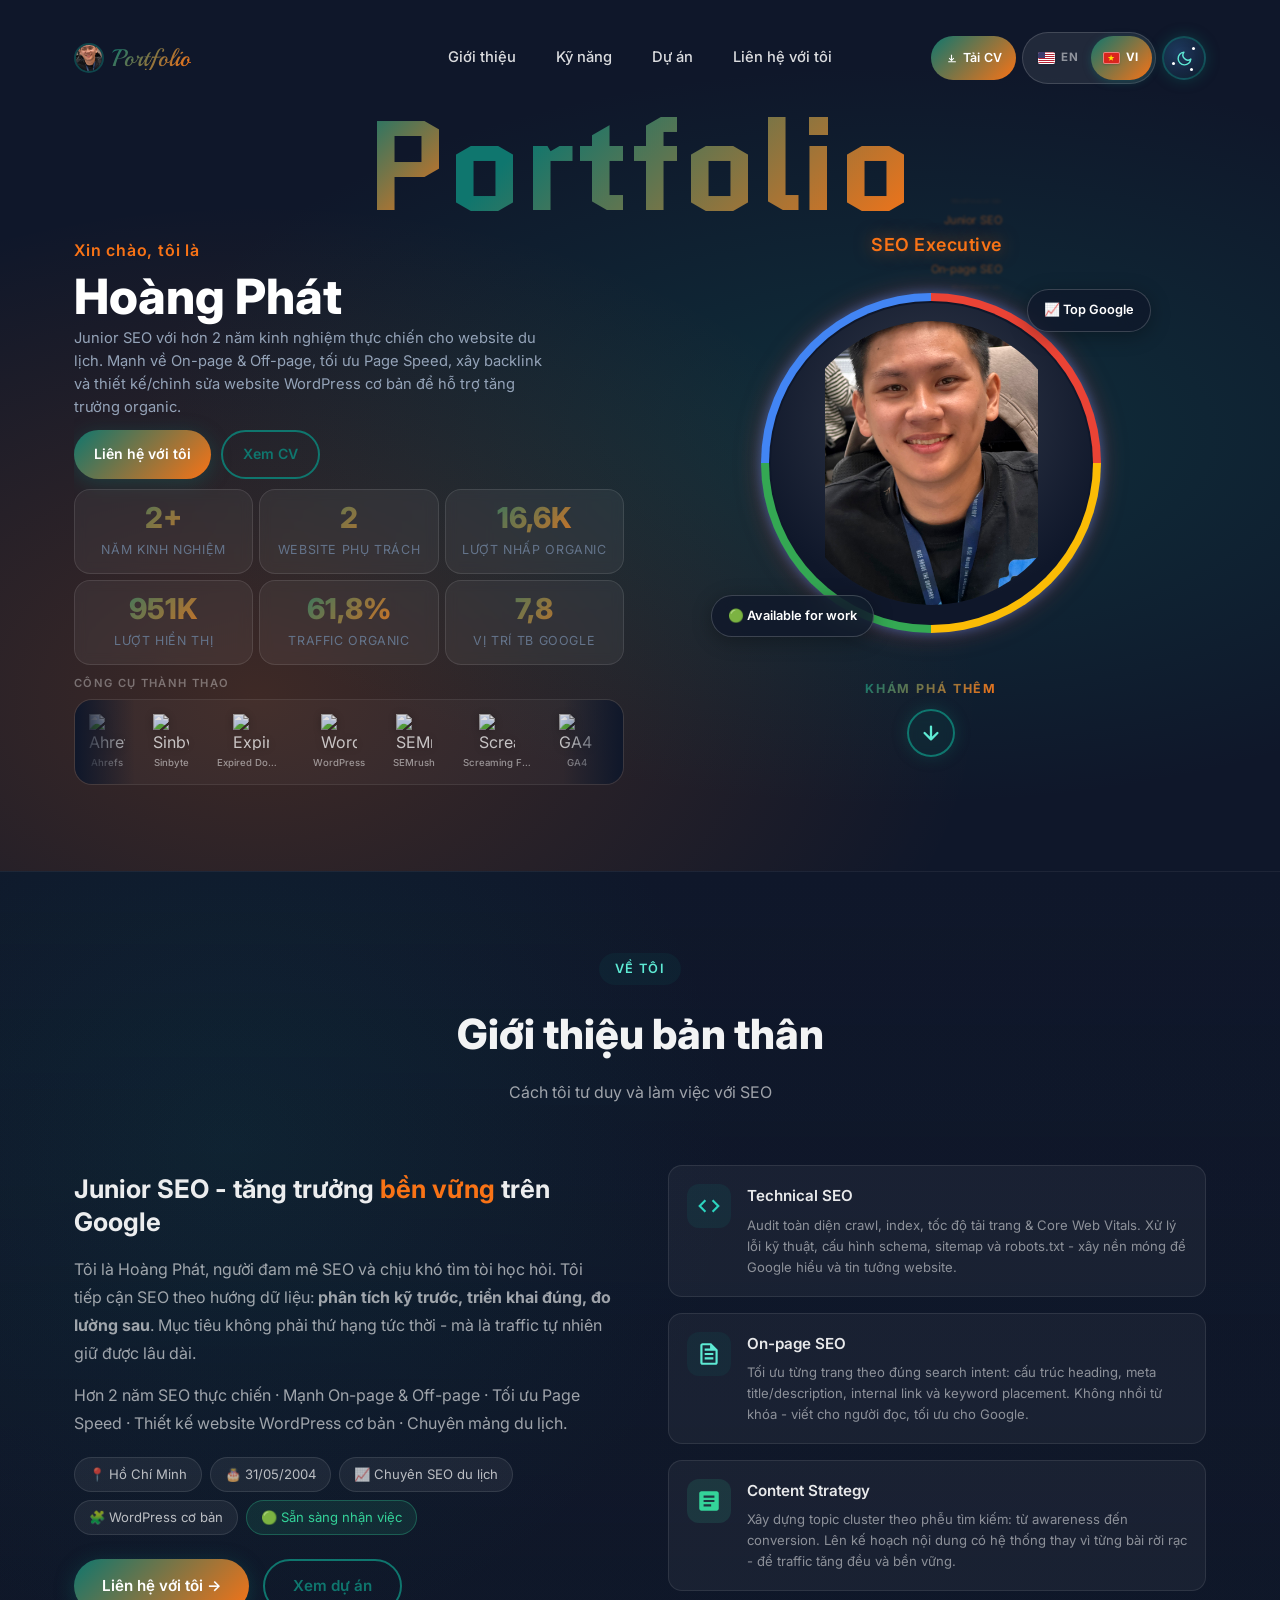
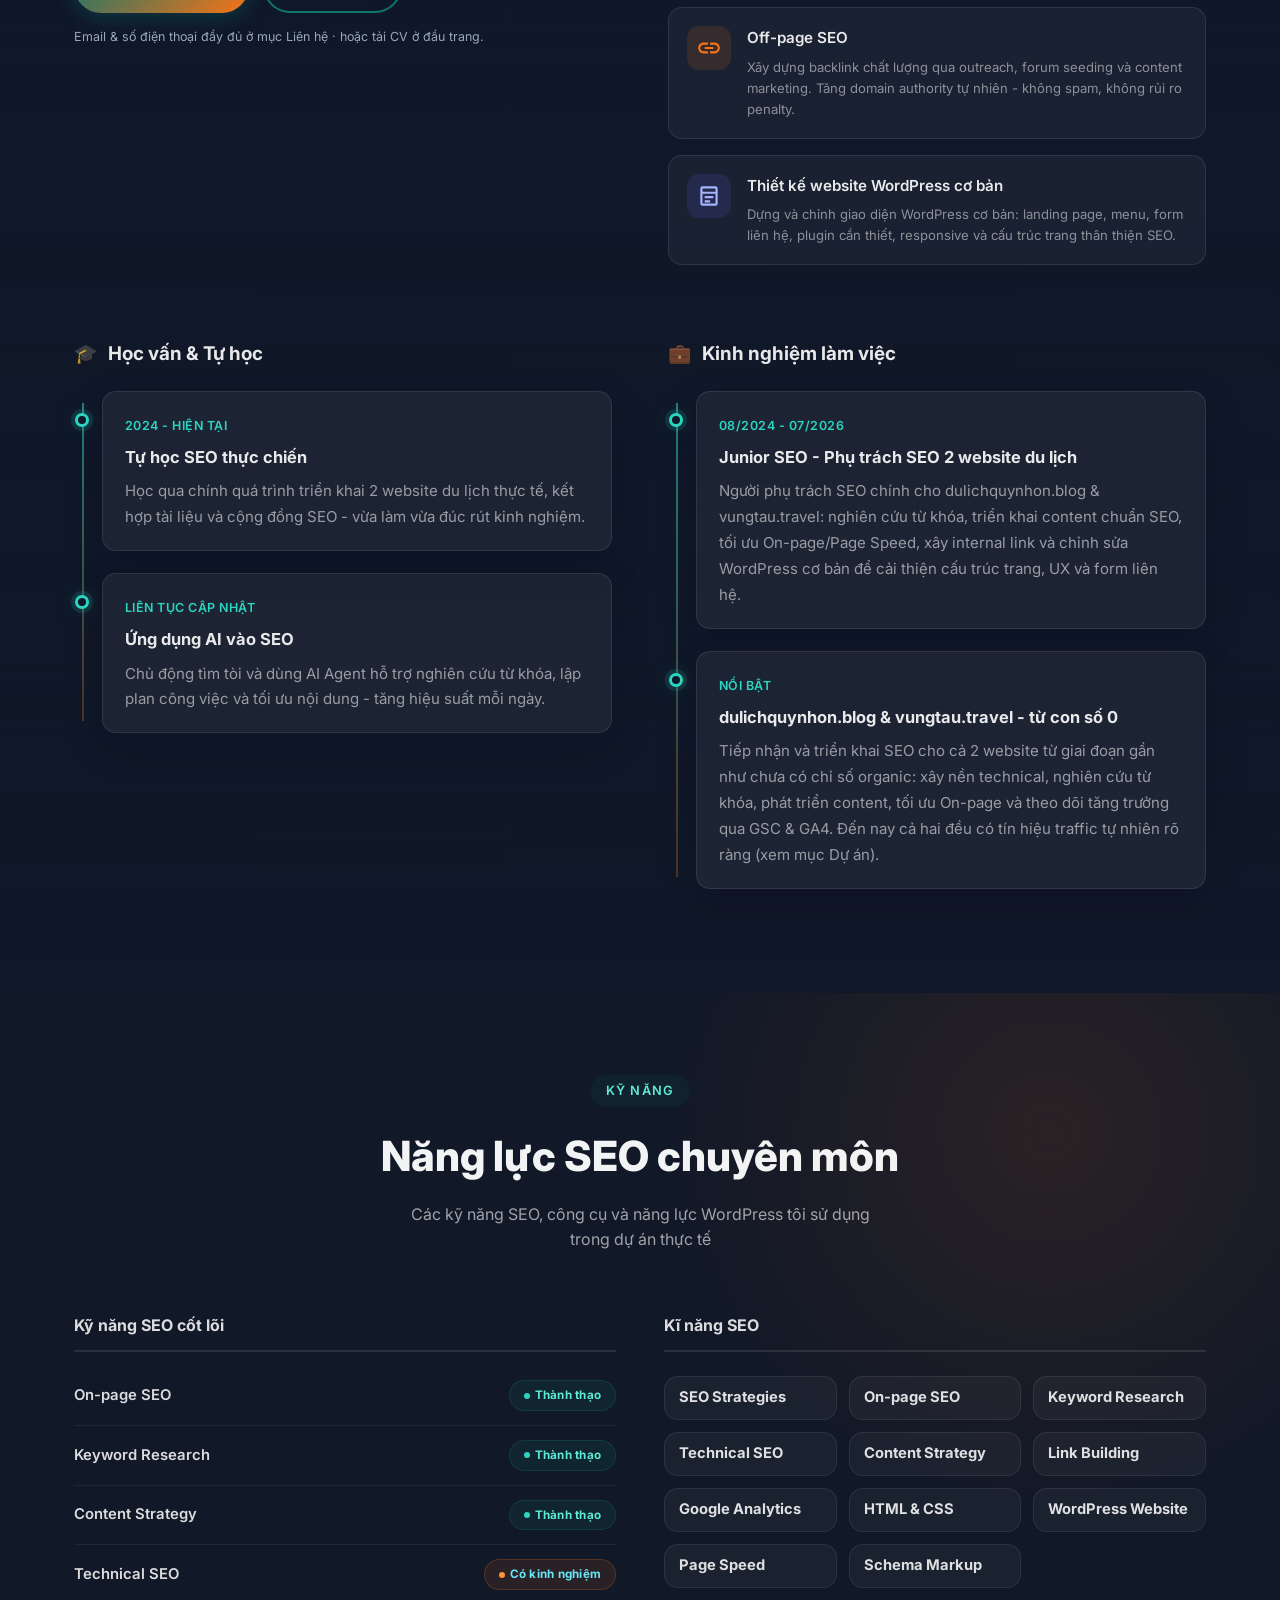
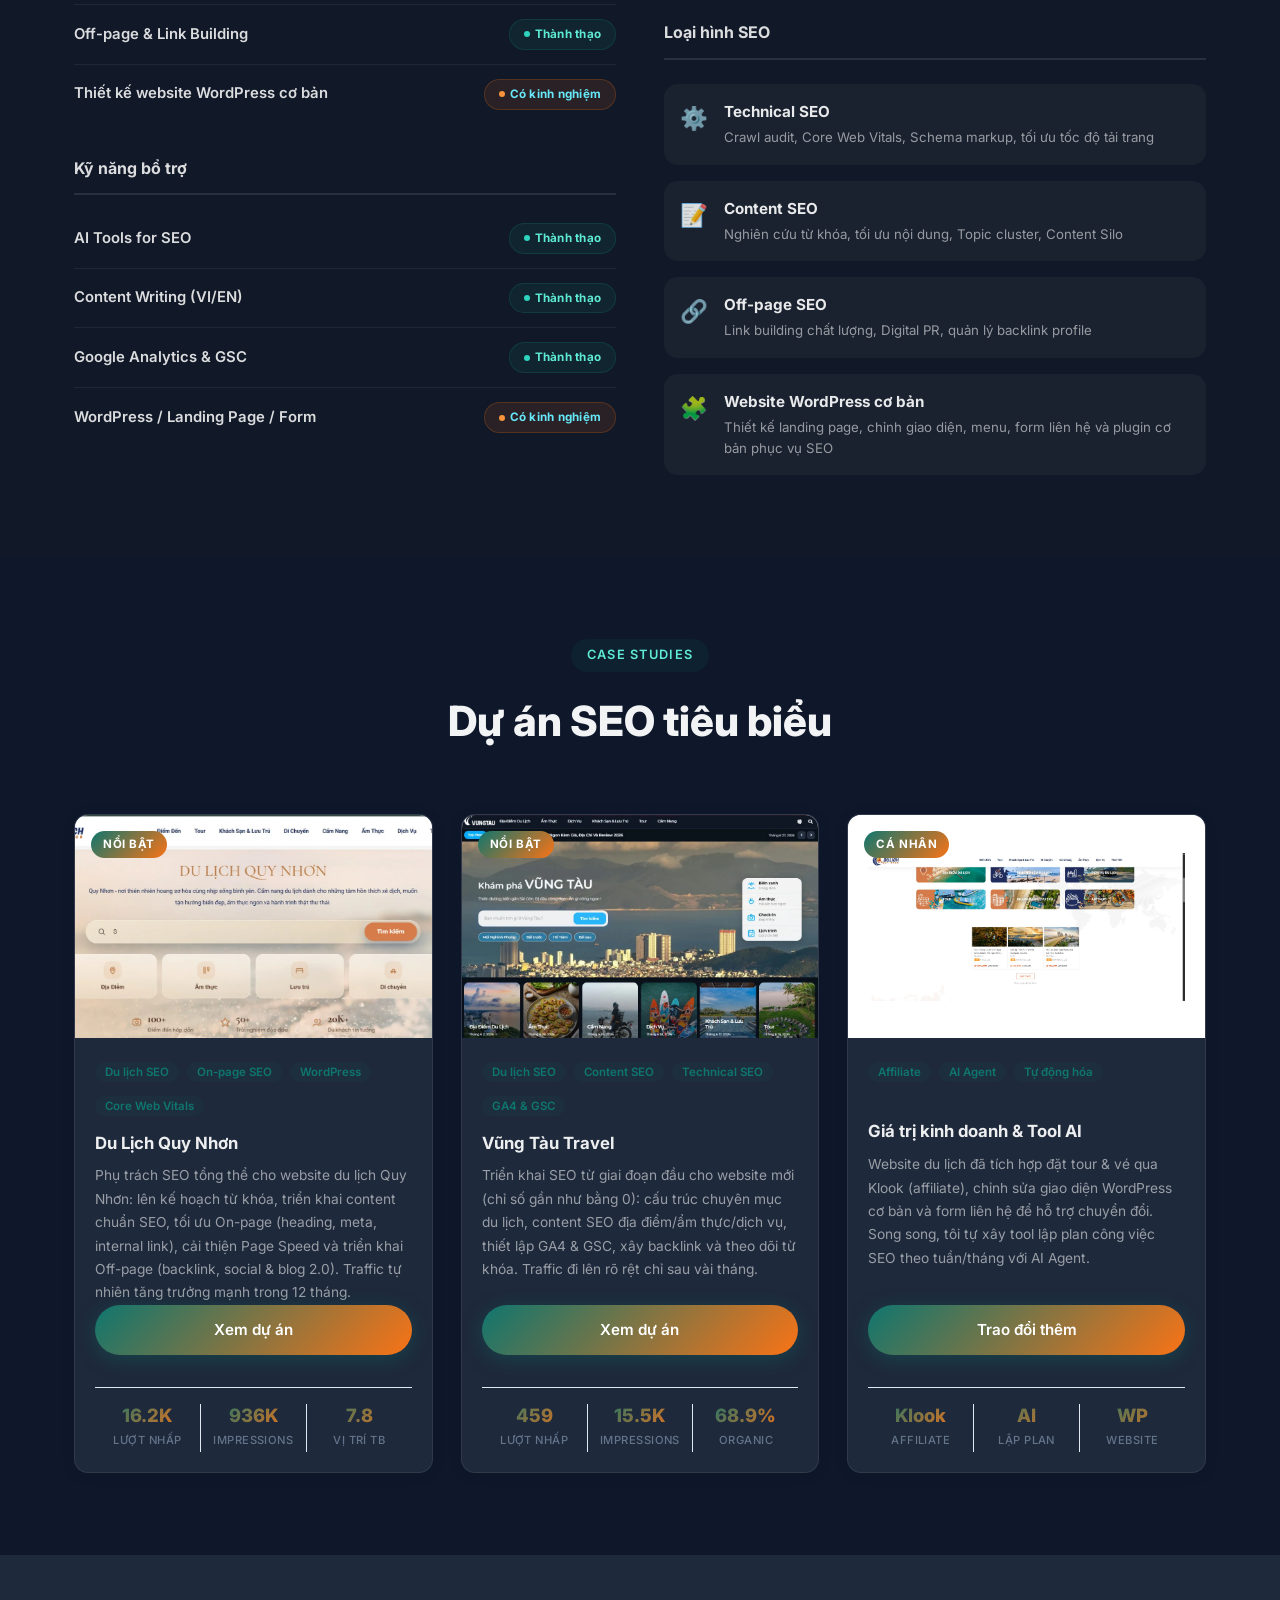
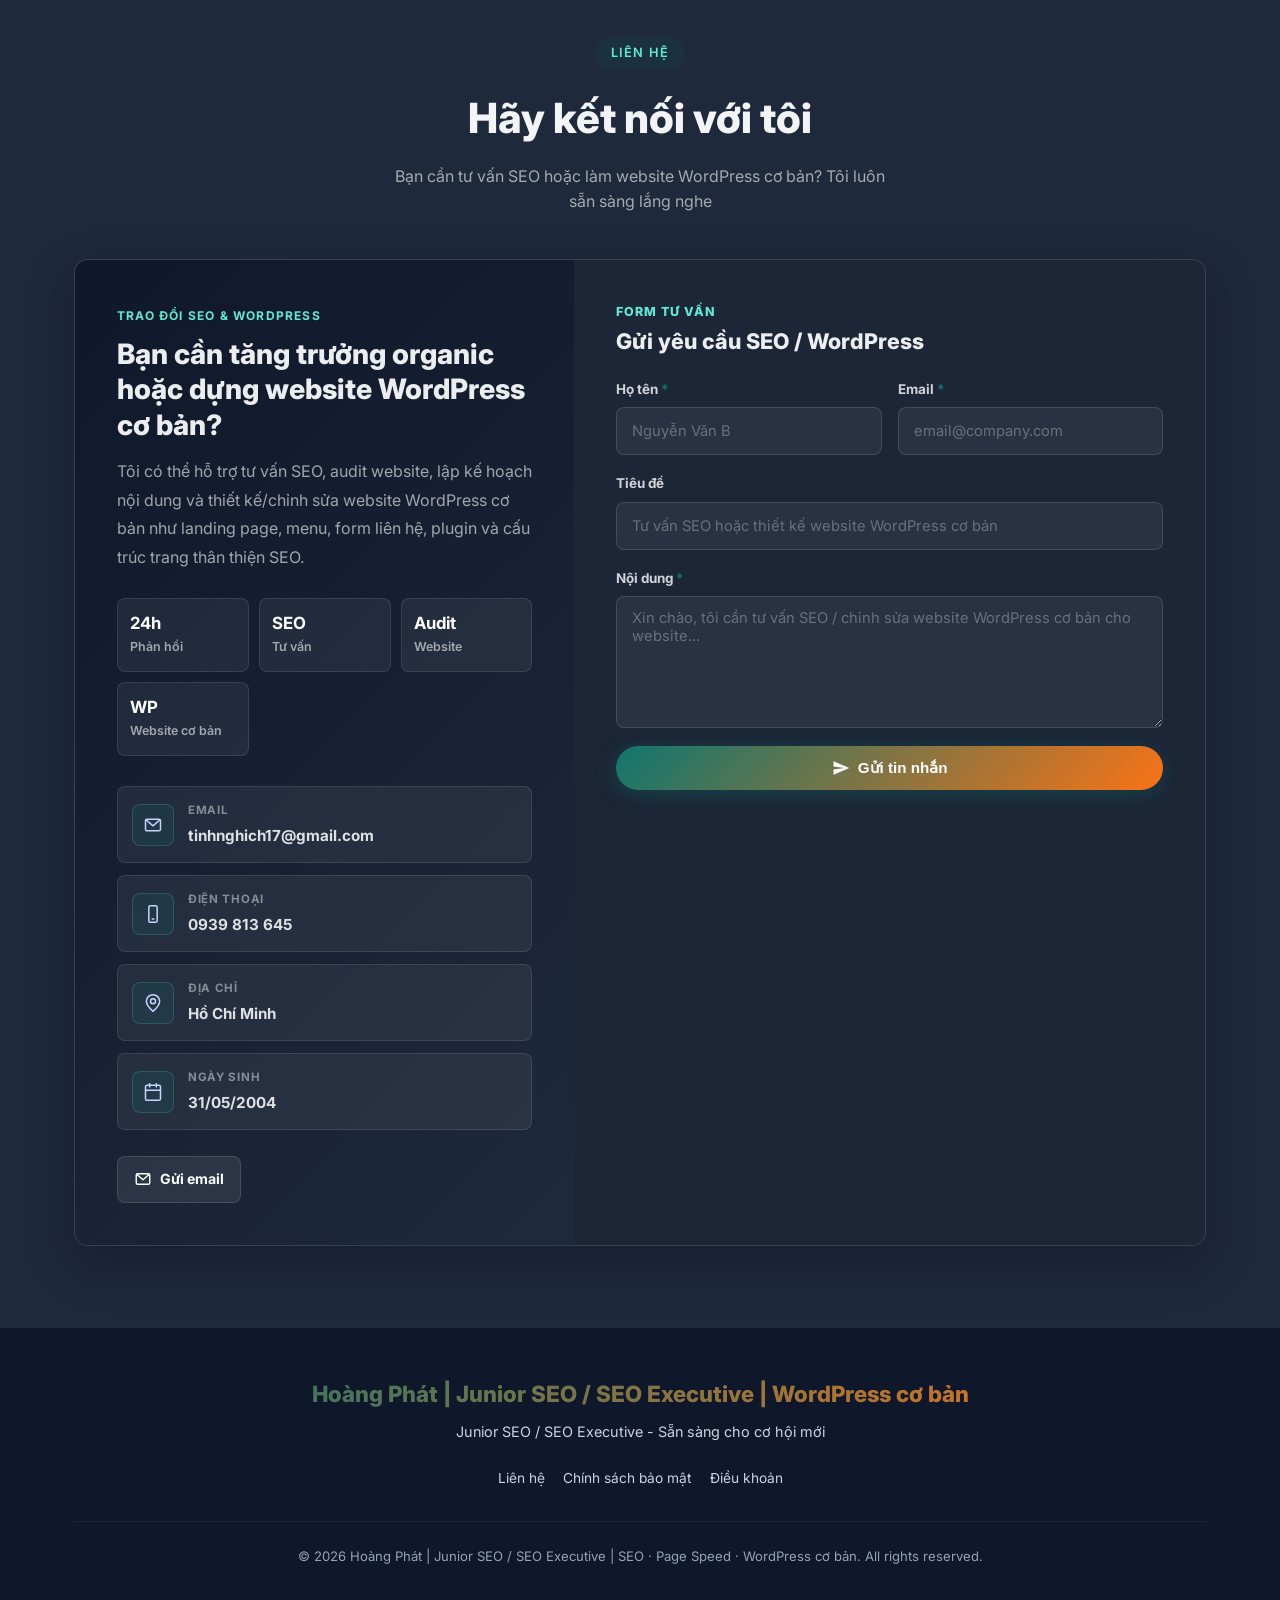
==== commit 441b56de: "Add birth date to profile and CV" ====
--- a/index.html
+++ b/index.html
@@ -55,6 +55,7 @@
         },
         "email": "tinhnghich17@gmail.com",
         "telephone": "+84939813645",
+        "birthDate": "2004-05-31",
         "knowsAbout": [
             "On-page SEO",
             "Off-page SEO",
@@ -286,6 +287,7 @@
                     Hơn 2 năm SEO thực chiến · Mạnh On-page &amp; Off-page · Tối ưu Page Speed · Thiết kế website WordPress cơ bản · Chuyên mảng du lịch.                </p>
                 <div class="about-badges">
                     <span class="about-badge">📍 Hồ Chí Minh</span>
+                    <span class="about-badge">🎂 31/05/2004</span>
                     <span class="about-badge">📈 Chuyên SEO du lịch</span>
                     <span class="about-badge">🧩 WordPress cơ bản</span>
                     <span class="about-badge about-badge-available">🟢 Sẵn sàng nhận việc</span>
@@ -694,6 +696,15 @@
                             <span class="contact-item-value">Hồ Chí Minh</span>
                         </div>
                     </div>
+                    <div class="contact-item">
+                        <div class="contact-icon" aria-hidden="true">
+                            <svg xmlns="http://www.w3.org/2000/svg" viewBox="0 0 24 24" fill="none" stroke="currentColor" stroke-width="1.8" stroke-linecap="round" stroke-linejoin="round"><rect x="3" y="4" width="18" height="18" rx="2"/><path d="M16 2v4M8 2v4M3 10h18"/></svg>
+                        </div>
+                        <div>
+                            <span class="contact-item-label">Ngày sinh</span>
+                            <span class="contact-item-value">31/05/2004</span>
+                        </div>
+                    </div>
                 </address>
                 <div class="contact-social">
                     <a href="mailto:tinhnghich17@gmail.com" class="social-btn email">
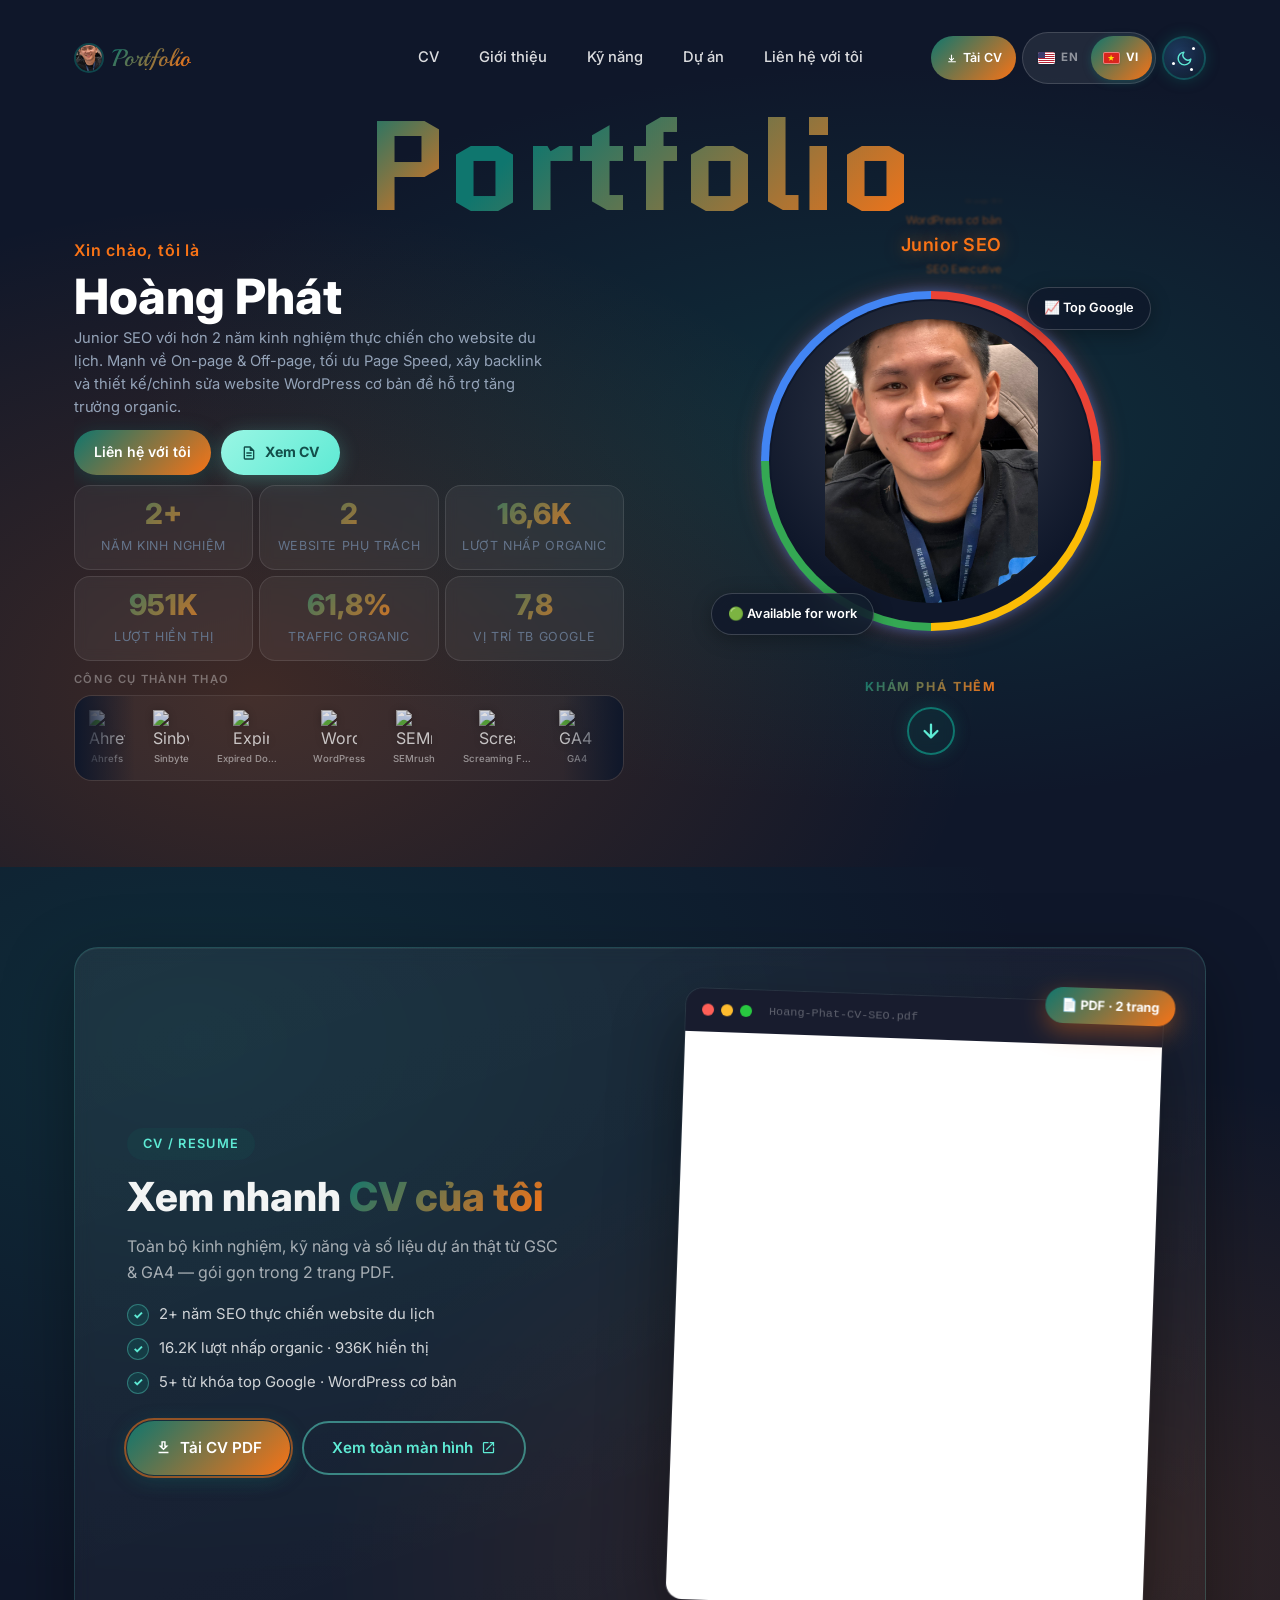
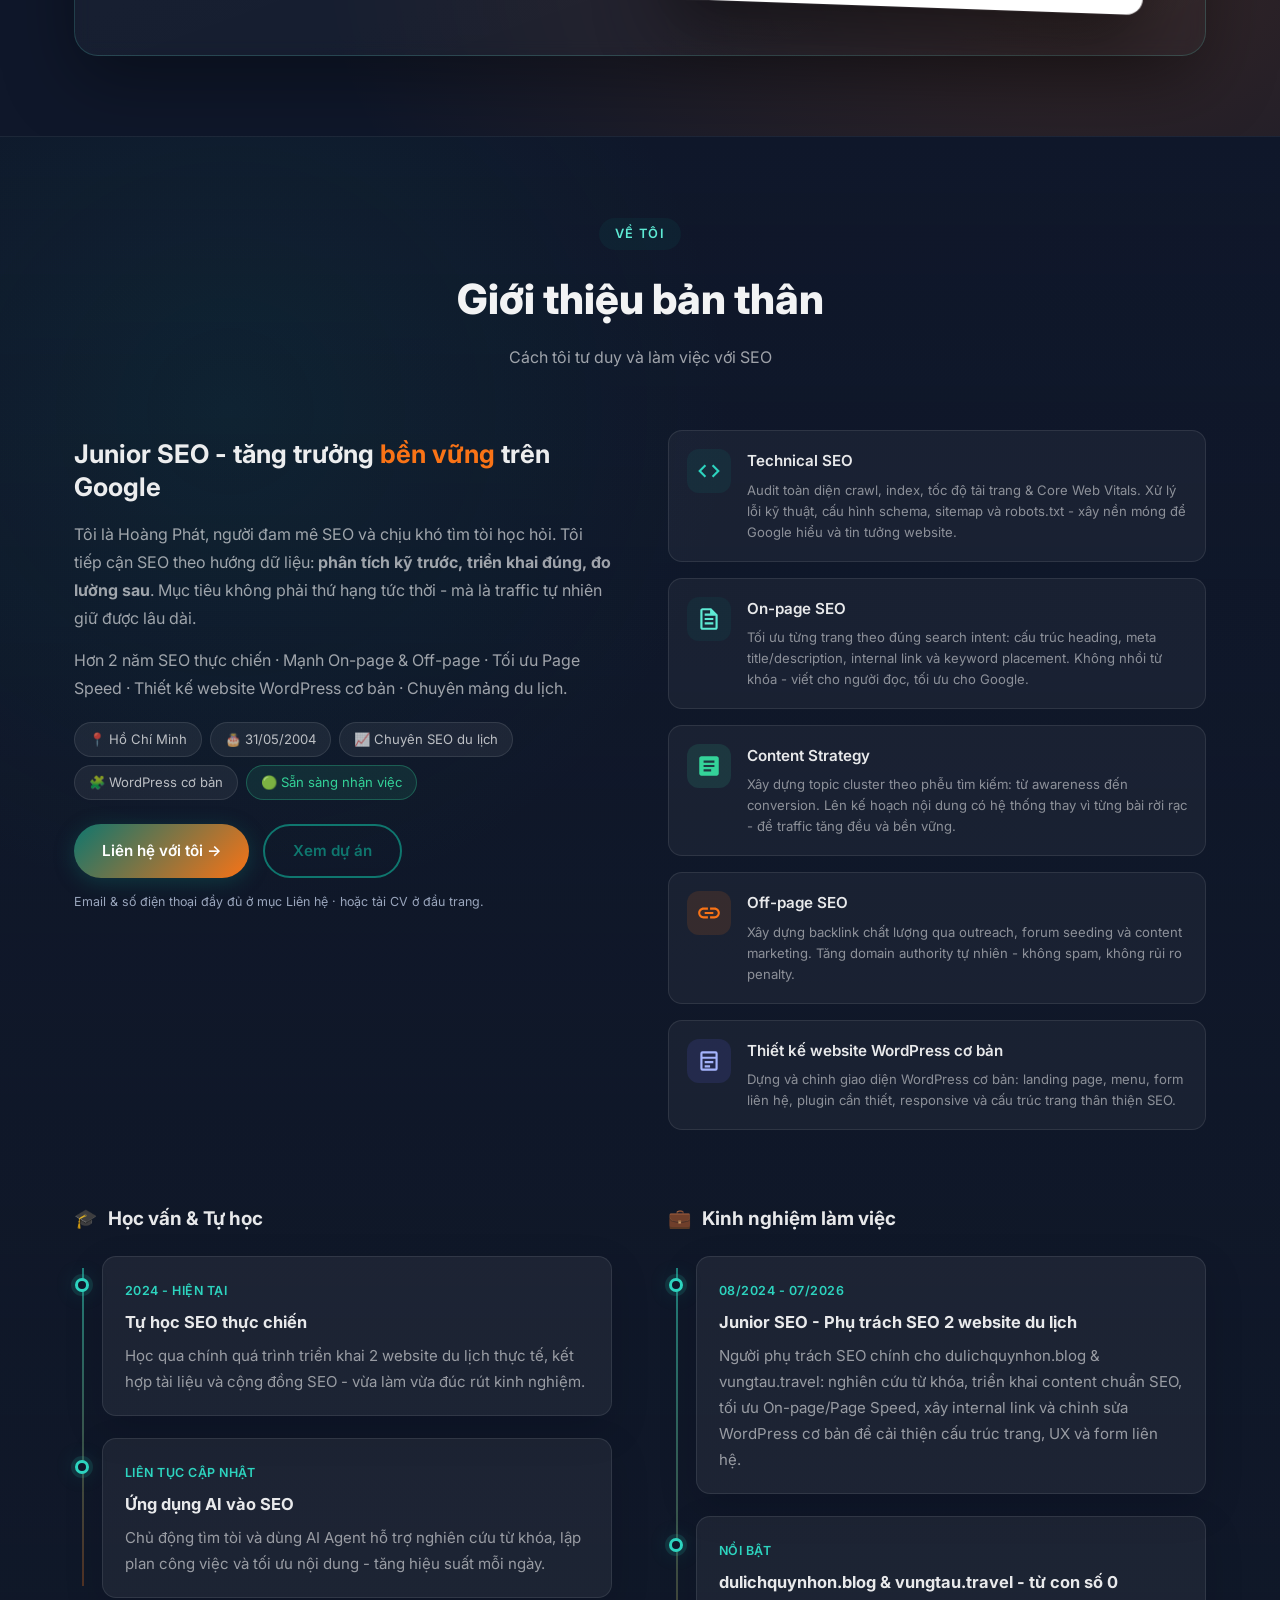
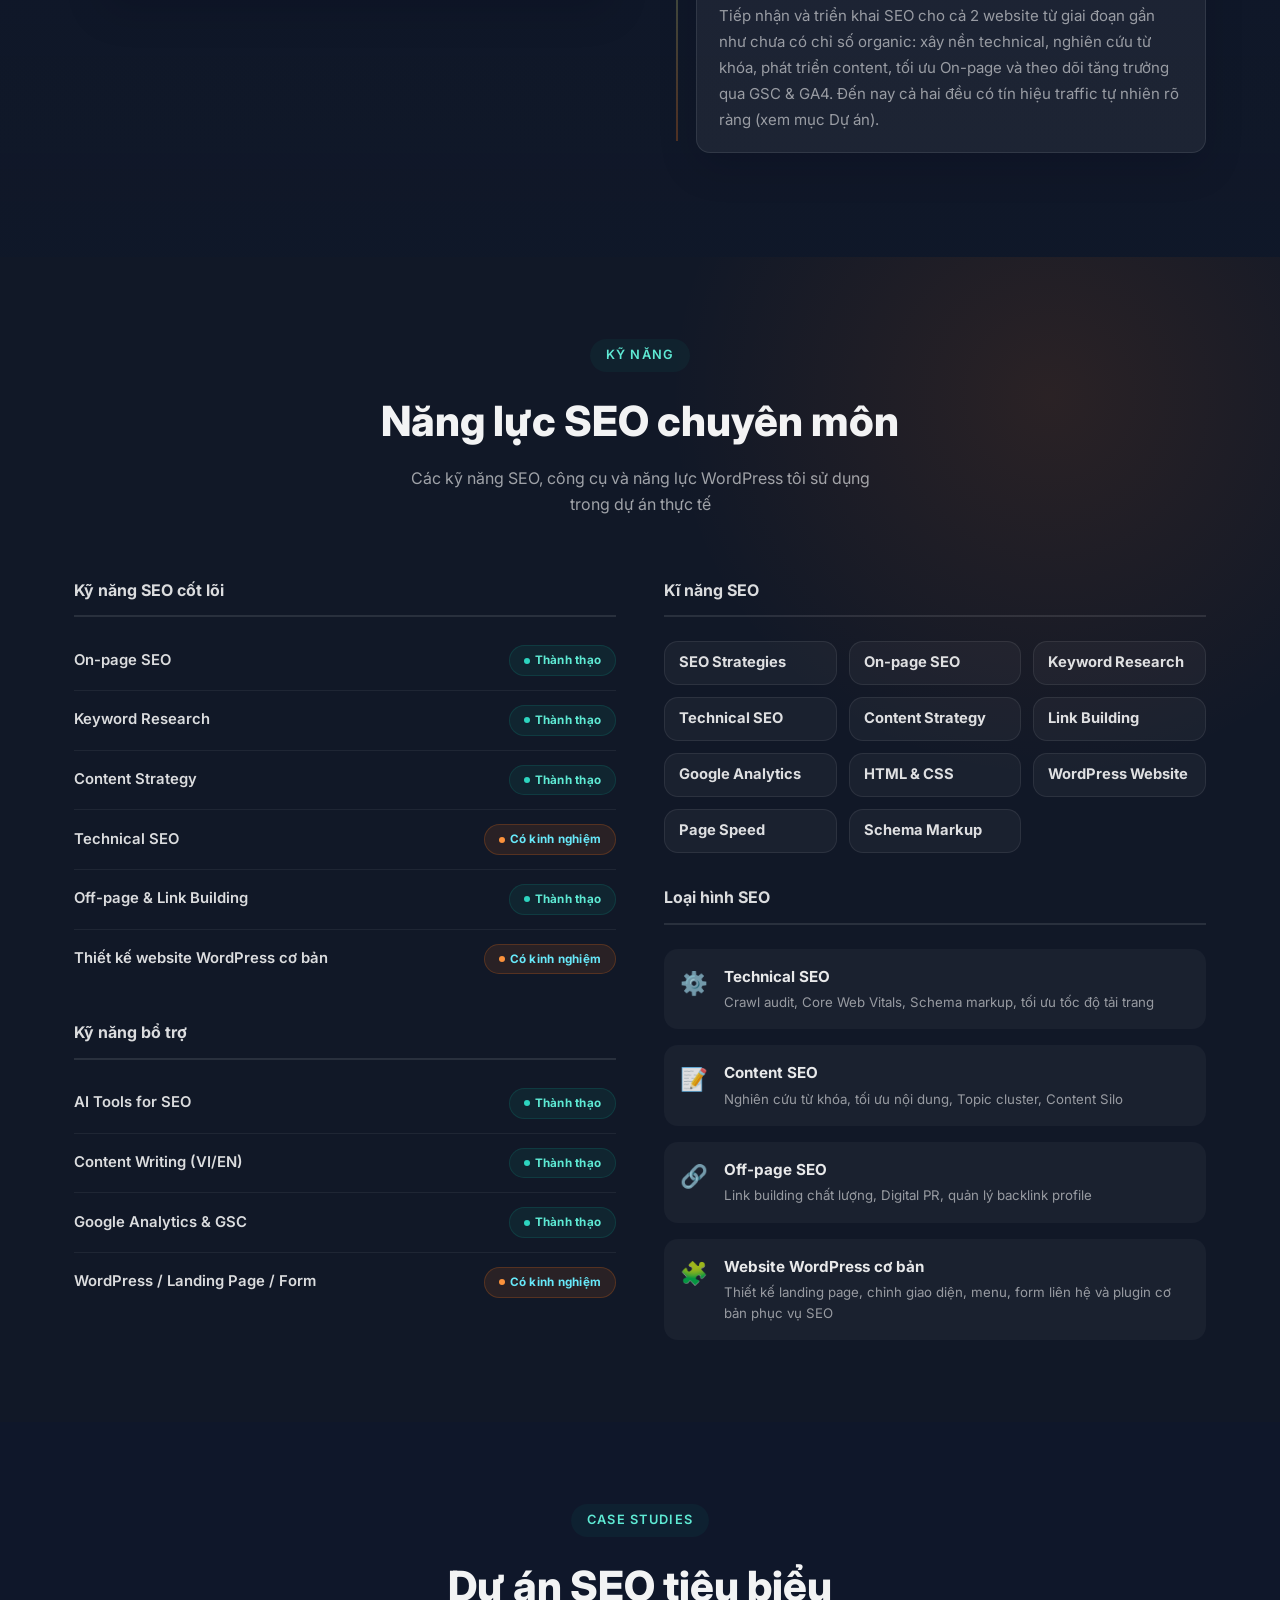
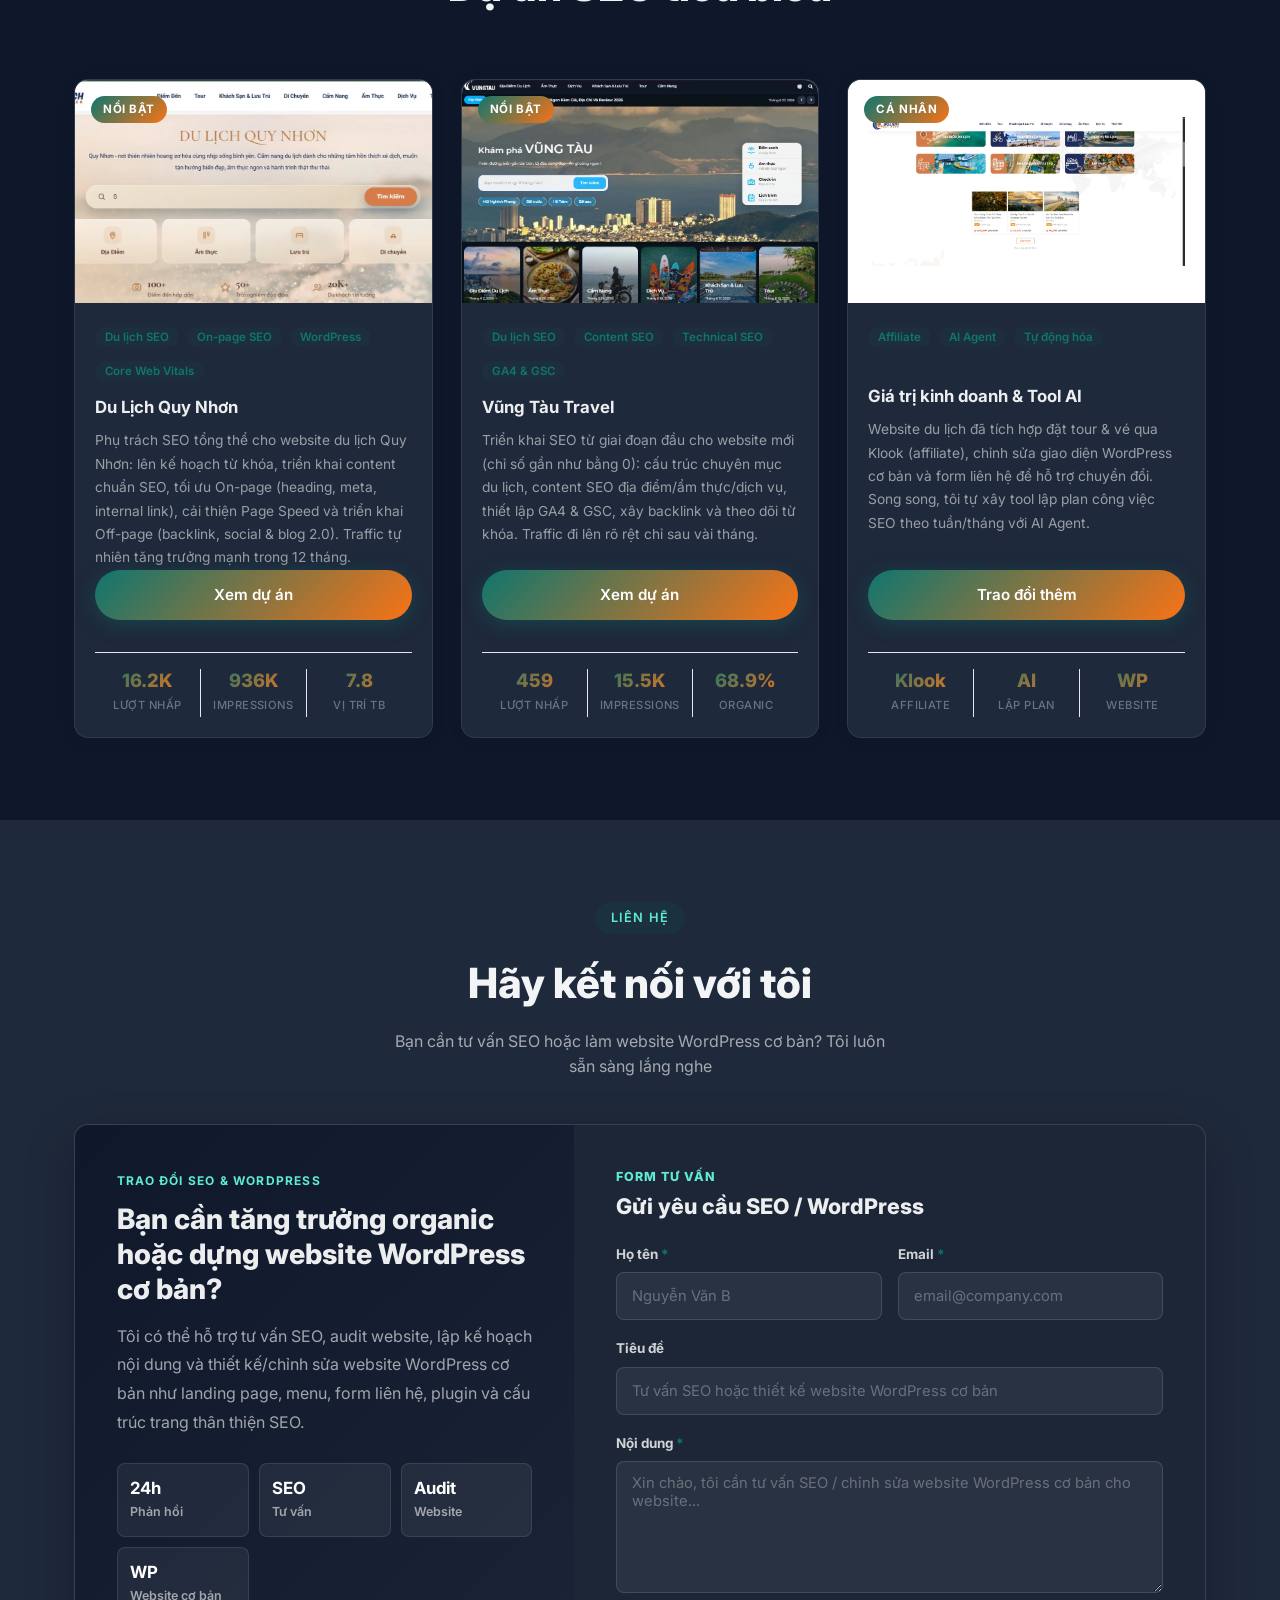
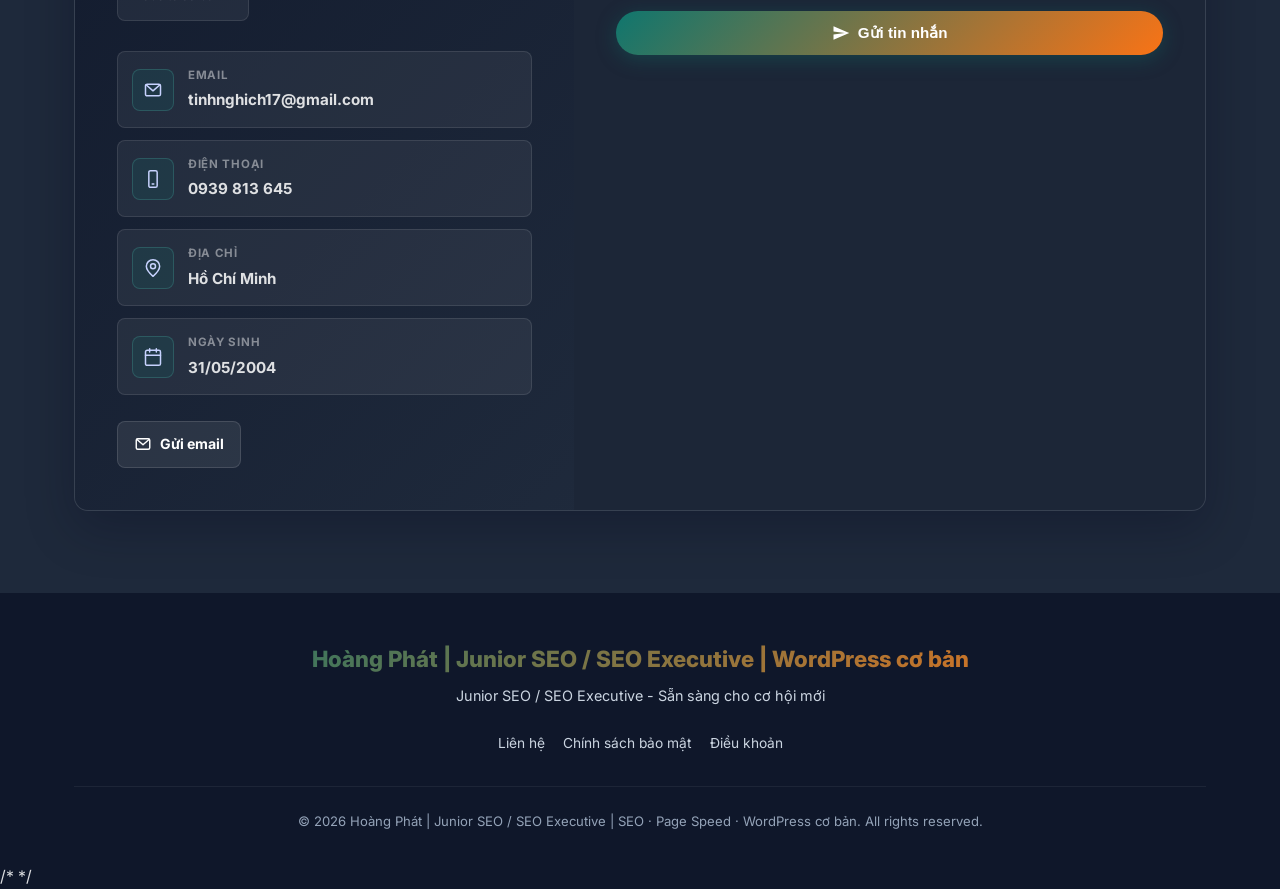
==== commit ab33f0b0: "Update CV content and add homepage CV preview banner - Add soft skills, top keywords, team role and " ====
--- a/index.html
+++ b/index.html
@@ -114,6 +114,7 @@
                 <span></span><span></span><span></span>
             </button>
                         <ul class="nav-menu" id="navMenu" role="menubar">
+                <li role="none"><a href="/#cv"       class="nav-link" role="menuitem">CV</a></li>
                 <li role="none"><a href="/#about"    class="nav-link" role="menuitem">Giới thiệu</a></li>
                 <li role="none"><a href="/#skills"   class="nav-link" role="menuitem">Kỹ năng</a></li>
                 <li role="none"><a href="/#projects" class="nav-link" role="menuitem">Dự án</a></li>
@@ -170,7 +171,10 @@
                     Junior SEO với hơn 2 năm kinh nghiệm thực chiến cho website du lịch. Mạnh về On-page &amp; Off-page, tối ưu Page Speed, xây backlink và thiết kế/chỉnh sửa website WordPress cơ bản để hỗ trợ tăng trưởng organic.                </p>
                 <div class="hero-btns">
                     <a href="#contact" class="btn btn-primary">Liên hệ với tôi</a>
-                    <a href="/cv/" class="btn btn-outline">Xem CV</a>
+                    <a href="#cv" class="btn btn-cv-hero">
+                        <svg viewBox="0 0 24 24" fill="currentColor" width="16" height="16" aria-hidden="true"><path d="M14 2H6c-1.1 0-2 .9-2 2v16c0 1.1.9 2 2 2h12c1.1 0 2-.9 2-2V8l-6-6zm4 18H6V4h7v5h5v11zM8 15h8v2H8zm0-4h8v2H8z"/></svg>
+                        Xem CV
+                    </a>
                 </div>
                 <div class="hero-stats" role="list" aria-label="Thành tích nổi bật">
                     <div class="stat-item" role="listitem">
@@ -269,6 +273,60 @@
     </div>
 </section>
 
+<!-- ===== CV PREVIEW ===== -->
+<section class="cv-preview section" id="cv" aria-labelledby="cv-heading">
+    <div class="container">
+        <div class="cv-banner">
+            <div class="cv-banner-text">
+                <span class="section-tag">CV / Resume</span>
+                <h2 class="cv-banner-title" id="cv-heading">Xem nhanh <span class="cv-grad">CV của tôi</span></h2>
+                <p class="cv-banner-desc">Toàn bộ kinh nghiệm, kỹ năng và số liệu dự án thật từ GSC &amp; GA4 — gói gọn trong 2 trang PDF.</p>
+                <ul class="cv-points">
+                    <li><span class="cv-point-icon" aria-hidden="true">✓</span> 2+ năm SEO thực chiến website du lịch</li>
+                    <li><span class="cv-point-icon" aria-hidden="true">✓</span> 16.2K lượt nhấp organic · 936K hiển thị</li>
+                    <li><span class="cv-point-icon" aria-hidden="true">✓</span> 5+ từ khóa top Google · WordPress cơ bản</li>
+                </ul>
+                <div class="cv-banner-btns">
+                    <a href="/cv/Hoang-Phat-CV-SEO.pdf" download="Hoang-Phat-CV-SEO.pdf" class="btn btn-primary cv-btn-pulse">
+                        <svg viewBox="0 0 24 24" fill="currentColor" width="17" height="17" aria-hidden="true"><path d="M19 9h-4V3H9v6H5l7 7 7-7zm-8 2V5h2v6h1.17L12 13.17 9.83 11H11zm-6 7h14v2H5z"/></svg>
+                        Tải CV PDF
+                    </a>
+                    <a href="/cv/" class="btn btn-outline">
+                        Xem toàn màn hình
+                        <svg viewBox="0 0 24 24" fill="currentColor" width="15" height="15" aria-hidden="true"><path d="M14 3v2h3.59l-9.83 9.83 1.41 1.41L19 6.41V10h2V3h-7zM19 19H5V5h7V3H5a2 2 0 0 0-2 2v14a2 2 0 0 0 2 2h14a2 2 0 0 0 2-2v-7h-2v7z"/></svg>
+                    </a>
+                </div>
+            </div>
+            <a href="/cv/" class="cv-banner-preview" aria-label="Nhấp để xem CV chi tiết">
+                <div class="cvp-card cv-preview-card">
+                    <div class="cvp-card-bar">
+                        <span class="cvp-dot cvp-dot-r"></span>
+                        <span class="cvp-dot cvp-dot-y"></span>
+                        <span class="cvp-dot cvp-dot-g"></span>
+                        <span class="cvp-card-bar-name">Hoang-Phat-CV-SEO.pdf</span>
+                    </div>
+                    <div class="cvp-frame-wrap cv-frame-fixed">
+                        <iframe
+                            src="/cv/Hoang-Phat-CV-SEO.pdf#toolbar=0&view=FitH&scrollbar=0"
+                            class="cvp-iframe"
+                            title="Xem trước CV của Hoàng Phát"
+                            loading="lazy"
+                            tabindex="-1"
+                        ></iframe>
+                        <span class="cv-preview-overlay" aria-hidden="true">
+                            <span class="cv-preview-hint">
+                                <svg viewBox="0 0 24 24" fill="currentColor" width="16" height="16"><path d="M12 4.5C7 4.5 2.73 7.61 1 12c1.73 4.39 6 7.5 11 7.5s9.27-3.11 11-7.5c-1.73-4.39-6-7.5-11-7.5zM12 17c-2.76 0-5-2.24-5-5s2.24-5 5-5 5 2.24 5 5-2.24 5-5 5zm0-8c-1.66 0-3 1.34-3 3s1.34 3 3 3 3-1.34 3-3-1.34-3-3-3z"/></svg>
+                                Nhấp để xem CV chi tiết
+                            </span>
+                        </span>
+                    </div>
+                </div>
+                <span class="cv-float-badge" aria-hidden="true">📄 PDF · 2 trang</span>
+            </a>
+        </div>
+    </div>
+</section>
+
 <!-- ===== ABOUT ===== -->
 <section class="about section" id="about" aria-labelledby="about-heading">
     <div class="container">
--- a/assets/css/main.css
+++ b/assets/css/main.css
@@ -1281,3 +1281,176 @@
         transition-property: background, border-color, color, opacity, box-shadow;
     }
 }
+
+/* ==================== HERO "XEM CV" BUTTON ==================== */
+.btn-cv-hero {
+    background: linear-gradient(135deg, #99f6e4 0%, #5eead4 100%);
+    color: #134e4a;
+    font-weight: 700;
+    box-shadow: 0 4px 20px rgba(94,234,212,0.28);
+    border: none;
+}
+.btn-cv-hero:hover {
+    transform: translateY(-2px);
+    box-shadow: 0 8px 28px rgba(94,234,212,0.42);
+    background: linear-gradient(135deg, #ccfbf1 0%, #5eead4 100%);
+    color: #115e59;
+}
+.btn-cv-hero svg { flex-shrink: 0; }
+
+/* ==================== CV PREVIEW BANNER (homepage) ==================== */
+.cv-preview { position: relative; overflow: hidden; padding: 80px 0; }
+.cv-preview::before {
+    content: "";
+    position: absolute; inset: 0; pointer-events: none;
+    background:
+        radial-gradient(ellipse at 15% 20%, rgba(15,118,110,0.22) 0%, transparent 55%),
+        radial-gradient(ellipse at 85% 80%, rgba(249,115,22,0.16) 0%, transparent 50%);
+}
+.cv-preview .container { position: relative; z-index: 1; }
+
+.cv-banner {
+    display: grid;
+    grid-template-columns: 1.05fr 1fr;
+    gap: 48px;
+    align-items: center;
+    padding: 48px 52px;
+    border-radius: 24px;
+    background: linear-gradient(160deg, rgba(255,255,255,0.06) 0%, rgba(255,255,255,0.02) 100%);
+    border: 1px solid rgba(94,234,212,0.18);
+    box-shadow: 0 24px 70px rgba(0,0,0,0.35), inset 0 1px 0 rgba(255,255,255,0.06);
+    backdrop-filter: blur(8px);
+}
+
+.cv-banner-text .section-tag { margin-bottom: 14px; }
+.cv-banner-title {
+    font-size: clamp(1.7rem, 3.6vw, 2.5rem);
+    font-weight: 800;
+    color: rgba(255,255,255,0.95);
+    line-height: 1.15;
+    margin-bottom: 14px;
+}
+.cv-grad {
+    background: var(--gradient);
+    -webkit-background-clip: text; -webkit-text-fill-color: transparent; background-clip: text;
+}
+.cv-banner-desc { color: rgba(255,255,255,0.62); font-size: 1rem; max-width: 440px; margin-bottom: 18px; }
+
+.cv-points { display: flex; flex-direction: column; gap: 10px; margin-bottom: 26px; }
+.cv-points li { display: flex; align-items: center; gap: 10px; color: rgba(255,255,255,0.8); font-size: 0.93rem; }
+.cv-point-icon {
+    display: inline-flex; align-items: center; justify-content: center;
+    width: 22px; height: 22px; flex-shrink: 0;
+    border-radius: 50%;
+    background: rgba(15,118,110,0.25);
+    color: var(--primary-light);
+    font-size: 0.72rem; font-weight: 800;
+    border: 1px solid rgba(94,234,212,0.35);
+}
+
+.cv-banner-btns { display: flex; gap: 12px; flex-wrap: wrap; }
+.cv-btn-pulse { position: relative; }
+.cv-btn-pulse::after {
+    content: "";
+    position: absolute; inset: -3px;
+    border-radius: 50px;
+    border: 2px solid rgba(249,115,22,0.55);
+    animation: cvPulse 2.2s ease-out infinite;
+    pointer-events: none;
+}
+@keyframes cvPulse {
+    0%   { opacity: 0.9; transform: scale(1); }
+    70%  { opacity: 0;   transform: scale(1.14); }
+    100% { opacity: 0;   transform: scale(1.14); }
+}
+.cv-preview .btn-outline { color: var(--primary-light); border-color: rgba(94,234,212,0.5); }
+.cv-preview .btn-outline:hover { background: var(--primary); border-color: var(--primary); color: #fff; }
+
+/* Preview card (right) */
+.cv-banner-preview {
+    position: relative;
+    display: block;
+    transform: rotate(2deg);
+    transition: transform 0.35s ease;
+}
+.cv-banner-preview:hover,
+.cv-banner-preview:focus-visible { transform: rotate(0deg) scale(1.02); }
+.cv-preview-card { box-shadow: 0 30px 70px rgba(0,0,0,0.45), 0 0 0 1px rgba(255,255,255,0.08); }
+.cv-frame-fixed { position: relative; aspect-ratio: 210 / 250; overflow: hidden; }
+.cv-frame-fixed .cvp-iframe { position: absolute; inset: 0; width: 100%; height: 100%; pointer-events: none; }
+
+.cv-preview-overlay {
+    position: absolute; inset: 0; z-index: 2;
+    display: flex; align-items: flex-end; justify-content: center;
+    padding-bottom: 22px;
+    background: linear-gradient(180deg, transparent 55%, rgba(15,23,42,0.55) 100%);
+    opacity: 0;
+    transition: opacity 0.3s ease;
+}
+.cv-banner-preview:hover .cv-preview-overlay,
+.cv-banner-preview:focus-visible .cv-preview-overlay { opacity: 1; }
+.cv-preview-hint {
+    display: inline-flex; align-items: center; gap: 8px;
+    padding: 10px 20px;
+    border-radius: 50px;
+    background: var(--gradient);
+    color: #fff;
+    font-size: 0.86rem; font-weight: 600;
+    box-shadow: 0 8px 24px rgba(0,0,0,0.35);
+    transform: translateY(6px);
+    transition: transform 0.3s ease;
+}
+.cv-banner-preview:hover .cv-preview-hint { transform: translateY(0); }
+
+.cv-float-badge {
+    position: absolute; top: -14px; right: -12px; z-index: 3;
+    padding: 8px 16px;
+    border-radius: 50px;
+    background: var(--gradient);
+    color: #fff;
+    font-size: 0.8rem; font-weight: 700;
+    box-shadow: 0 8px 24px rgba(249,115,22,0.4);
+    animation: cvFloat 3.2s ease-in-out infinite;
+}
+@keyframes cvFloat {
+    0%, 100% { transform: translateY(0); }
+    50%      { transform: translateY(-7px); }
+}
+
+/* Light mode */
+body.light-mode .cv-preview { background: #f0fdfa; }
+body.light-mode .cv-preview::before {
+    background:
+        radial-gradient(ellipse at 15% 20%, rgba(15,118,110,0.10) 0%, transparent 55%),
+        radial-gradient(ellipse at 85% 80%, rgba(249,115,22,0.08) 0%, transparent 50%);
+}
+body.light-mode .cv-banner {
+    background: #ffffff;
+    border-color: rgba(15,118,110,0.16);
+    box-shadow: 0 24px 60px rgba(15,23,42,0.10);
+}
+body.light-mode .cv-banner-title { color: var(--dark); }
+body.light-mode .cv-banner-desc { color: var(--gray); }
+body.light-mode .cv-points li { color: var(--dark2); }
+body.light-mode .cv-point-icon { background: rgba(15,118,110,0.1); color: var(--primary-dark); border-color: rgba(15,118,110,0.25); }
+body.light-mode .cv-preview .btn-outline { color: var(--primary); border-color: var(--primary); }
+body.light-mode .cv-preview .btn-outline:hover { color: #fff; }
+body.light-mode .cv-preview-card { box-shadow: 0 24px 56px rgba(15,23,42,0.16), 0 0 0 1px rgba(0,0,0,0.05); }
+body.light-mode .cv-preview-overlay { background: linear-gradient(180deg, transparent 55%, rgba(15,23,42,0.35) 100%); }
+
+/* Responsive */
+@media (max-width: 900px) {
+    .cv-banner { grid-template-columns: 1fr; gap: 36px; padding: 32px 24px; }
+    .cv-banner-text { text-align: center; }
+    .cv-banner-desc { margin-left: auto; margin-right: auto; }
+    .cv-points { align-items: flex-start; max-width: 340px; margin-left: auto; margin-right: auto; }
+    .cv-banner-btns { justify-content: center; }
+    .cv-banner-preview { transform: none; max-width: 420px; margin: 0 auto; }
+    .cv-float-badge { right: 4px; }
+}
+@media (max-width: 480px) {
+    .cv-preview { padding: 56px 0; }
+    .cv-banner-preview,
+    .cv-btn-pulse::after,
+    .cv-float-badge { animation: none; transition-property: opacity, box-shadow; }
+}
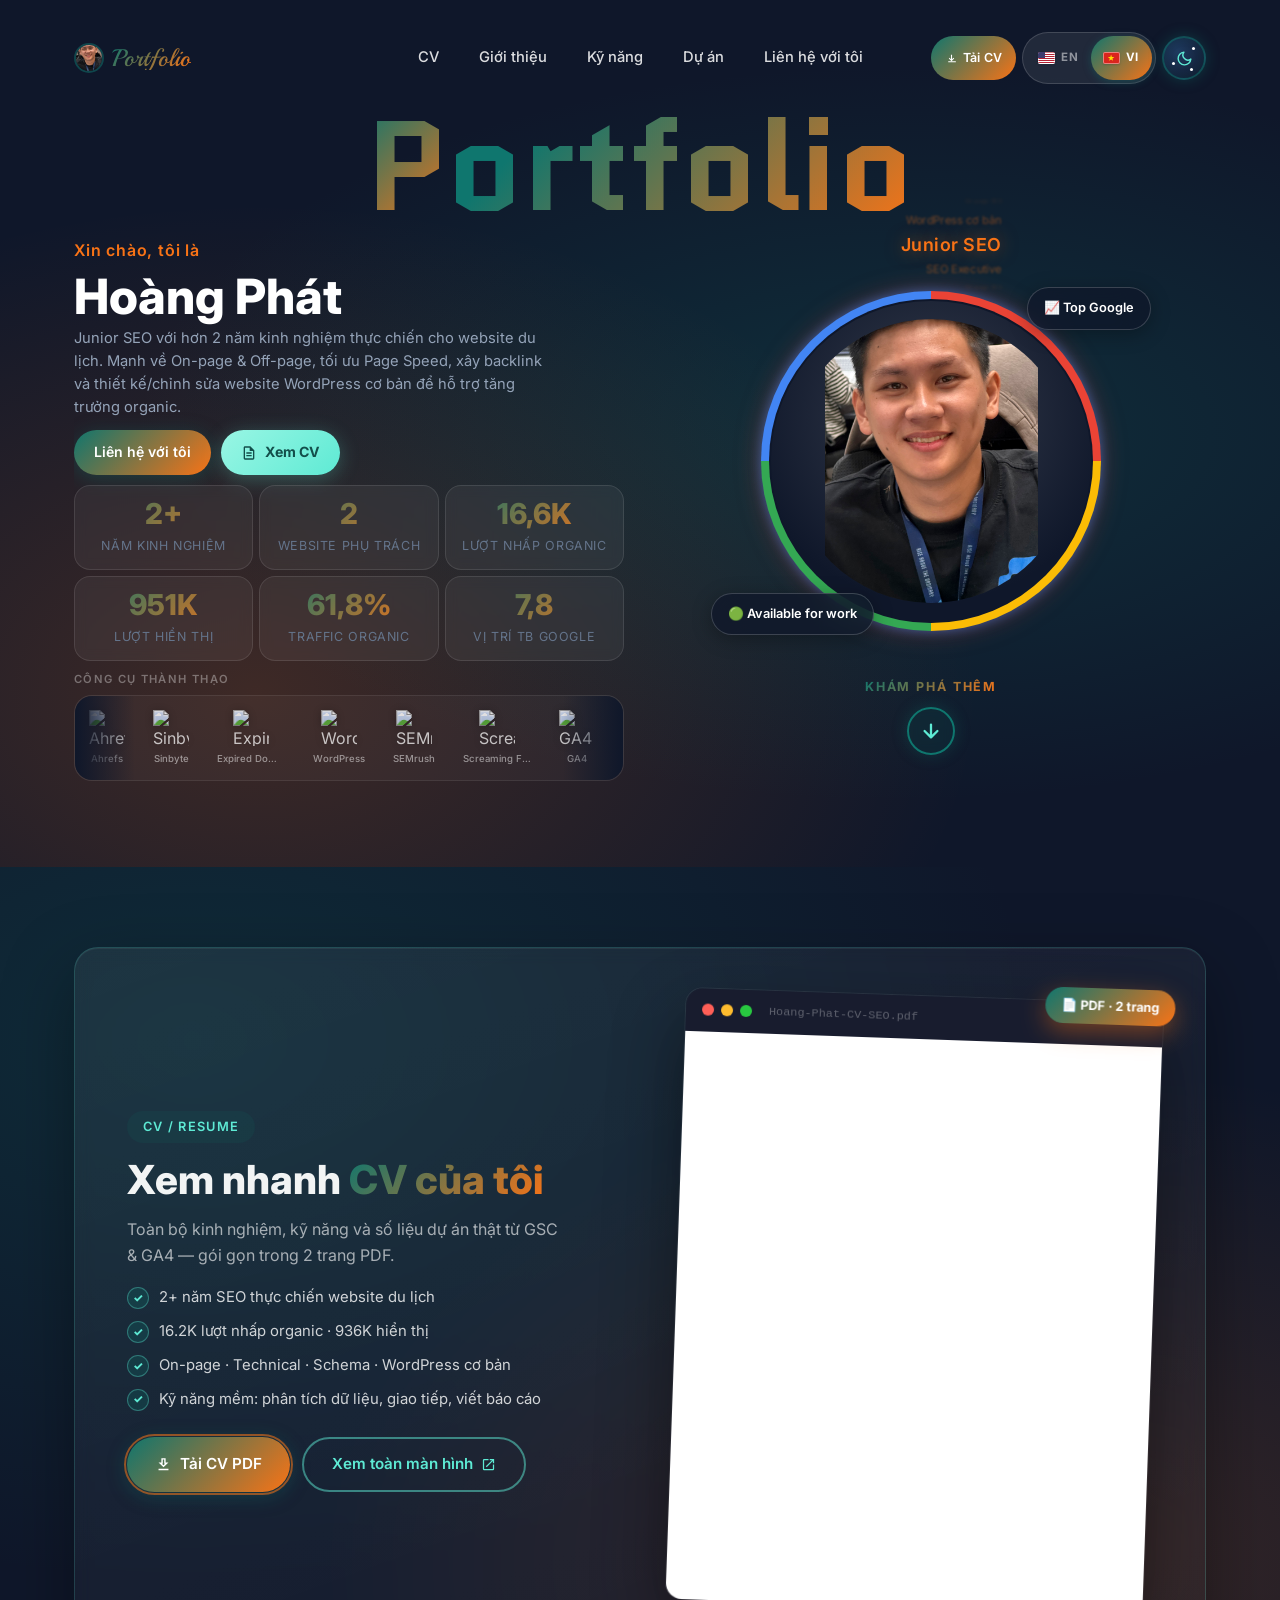
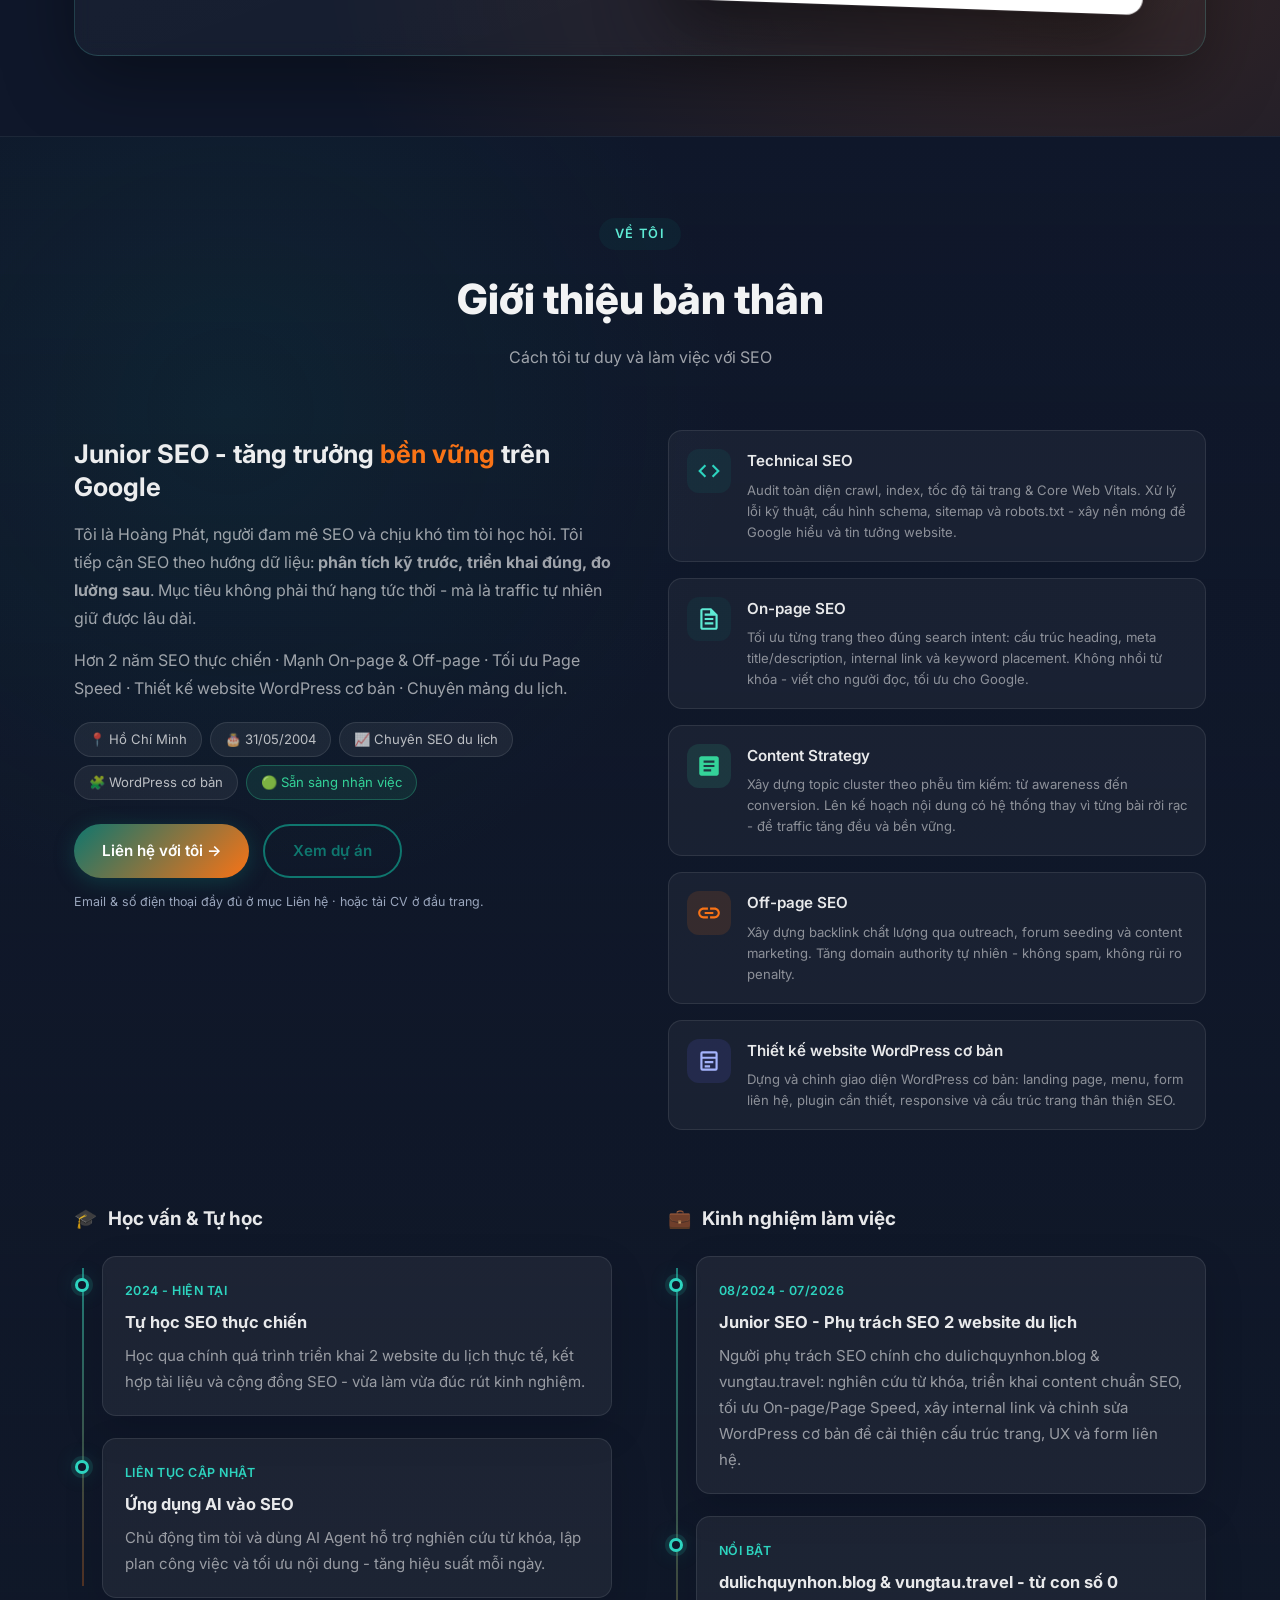
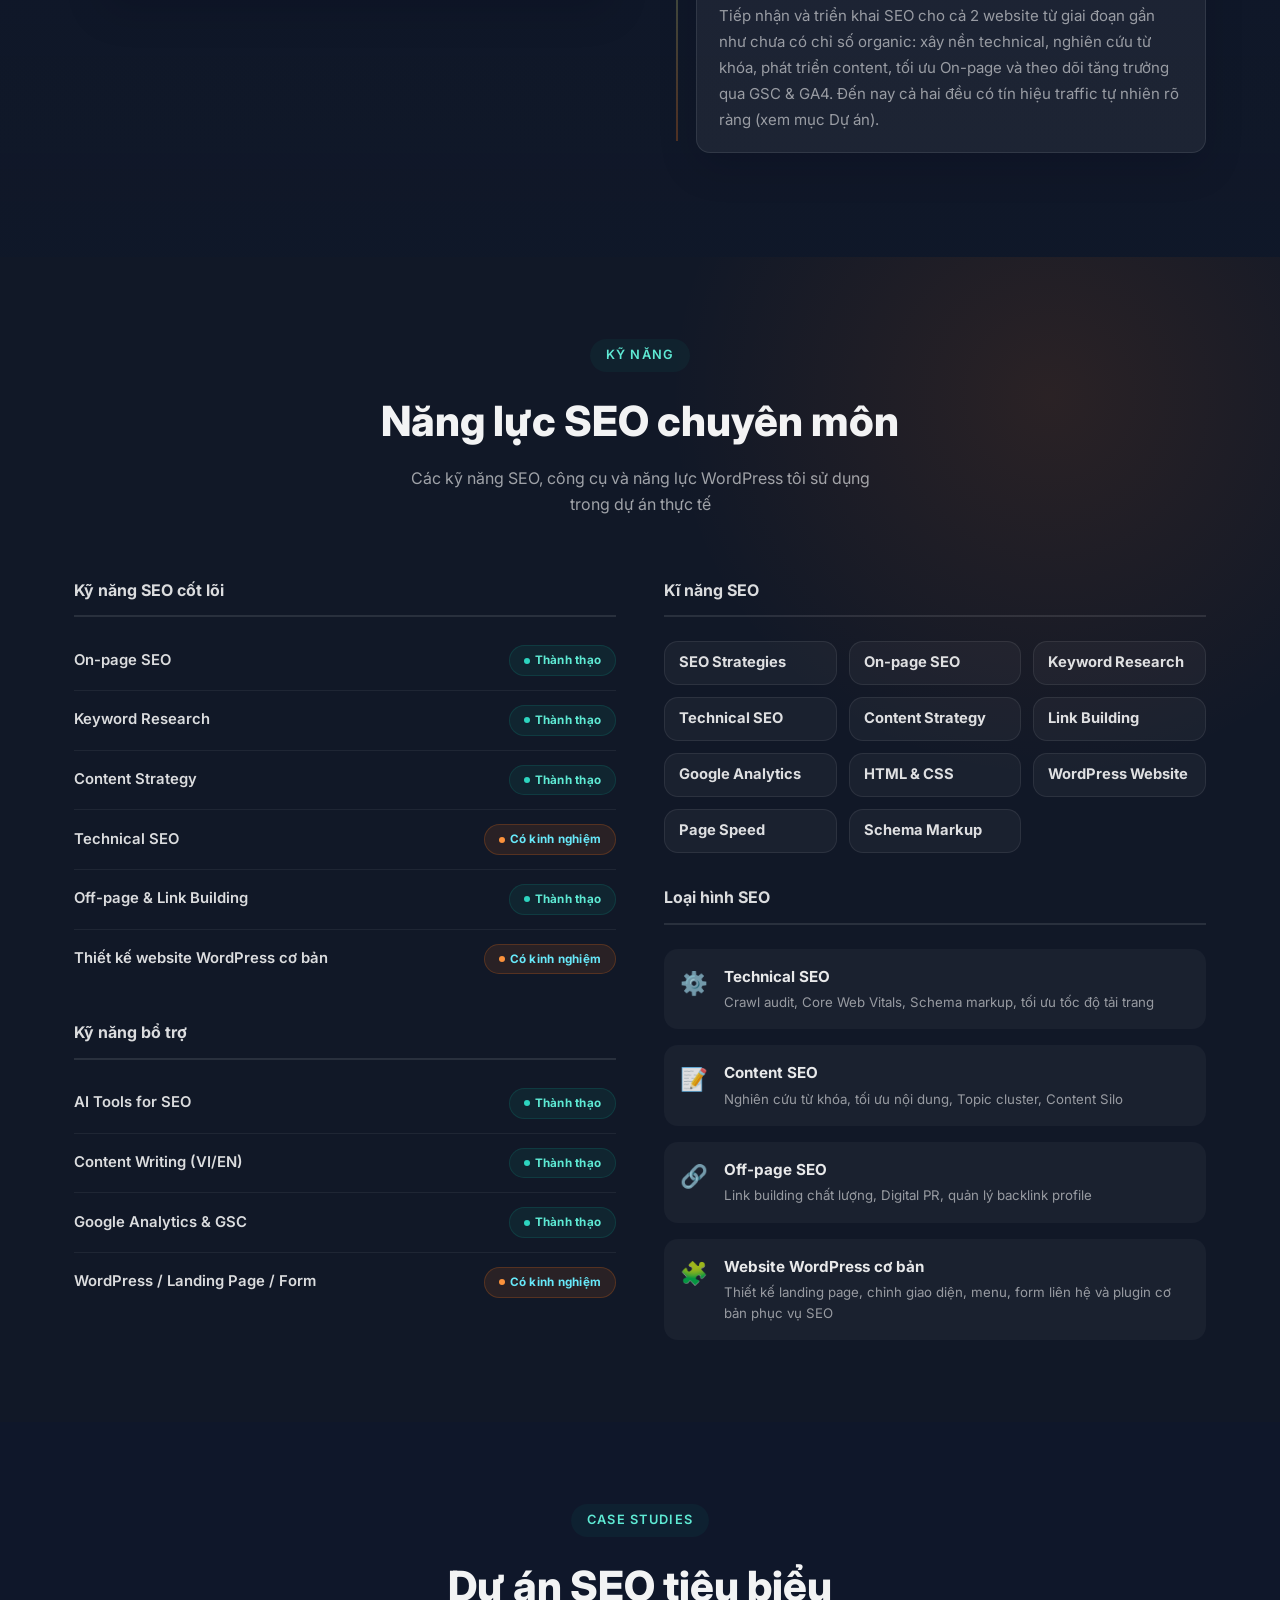
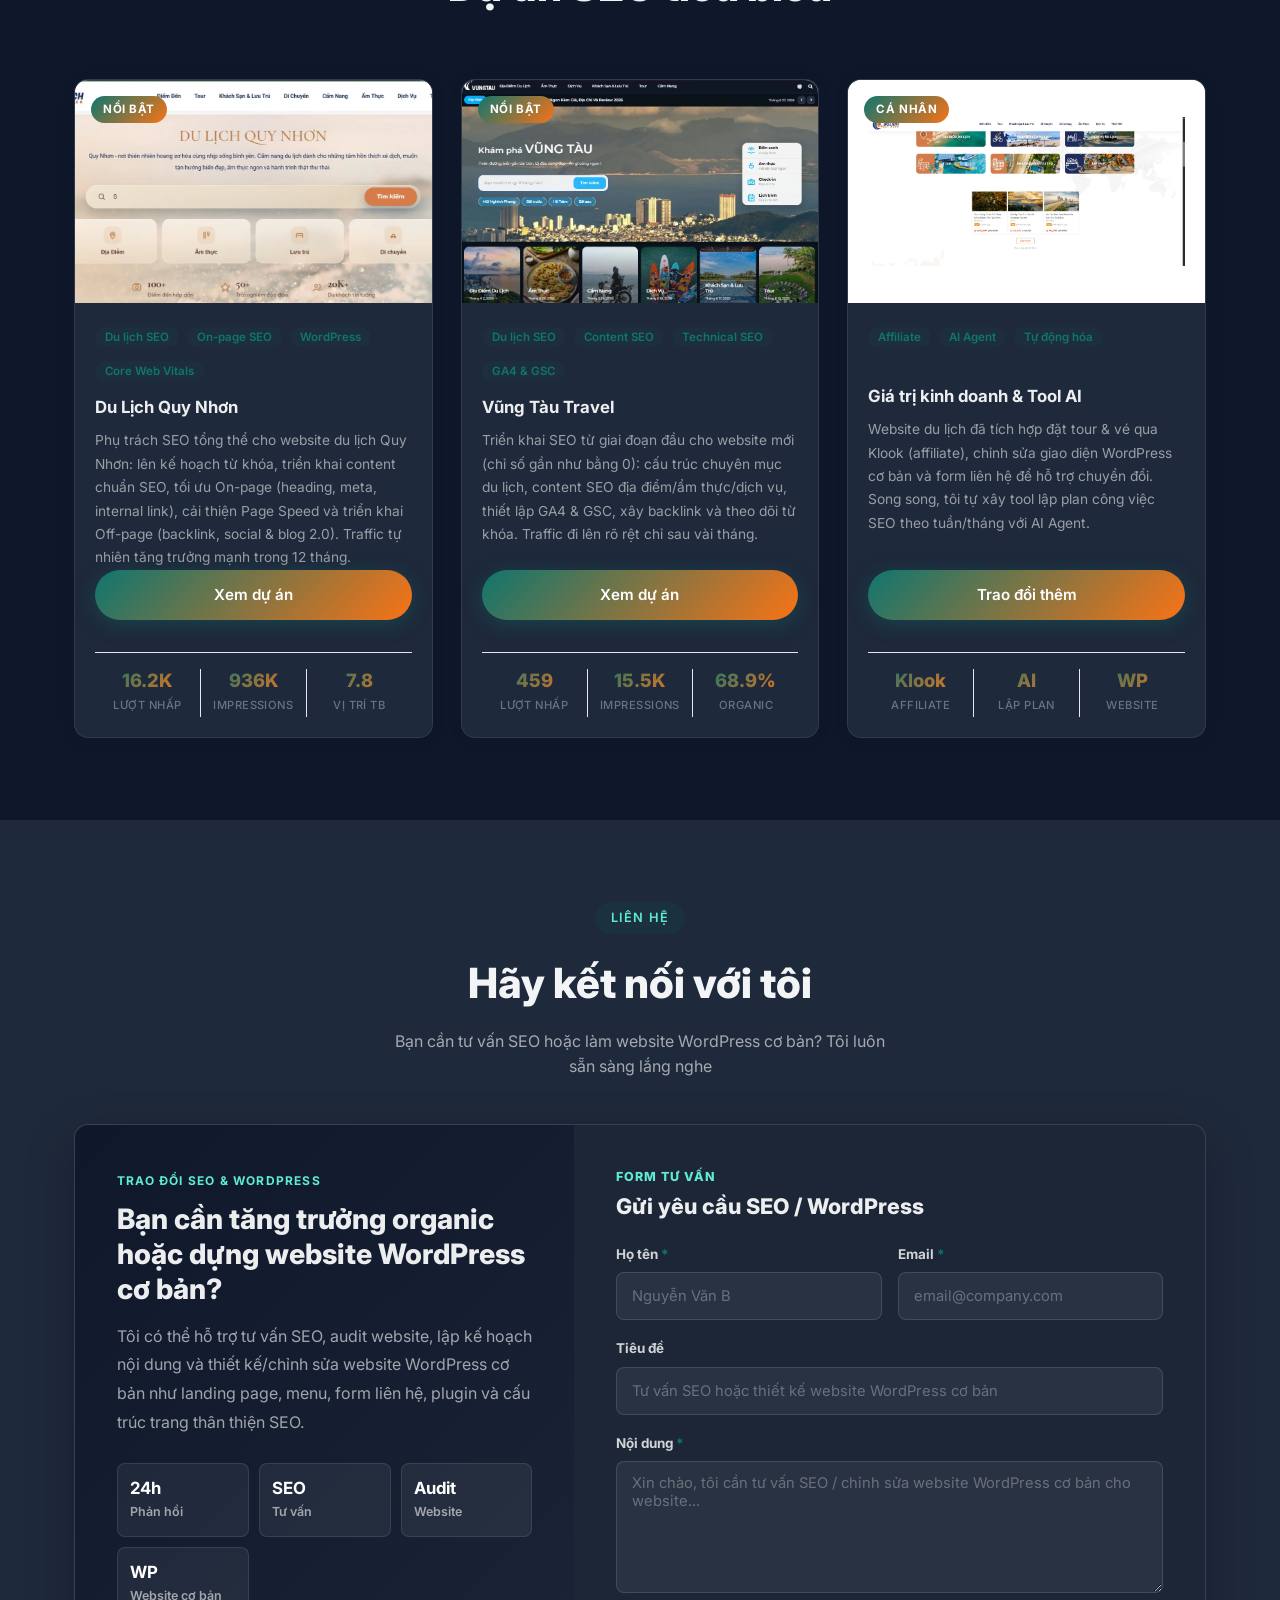
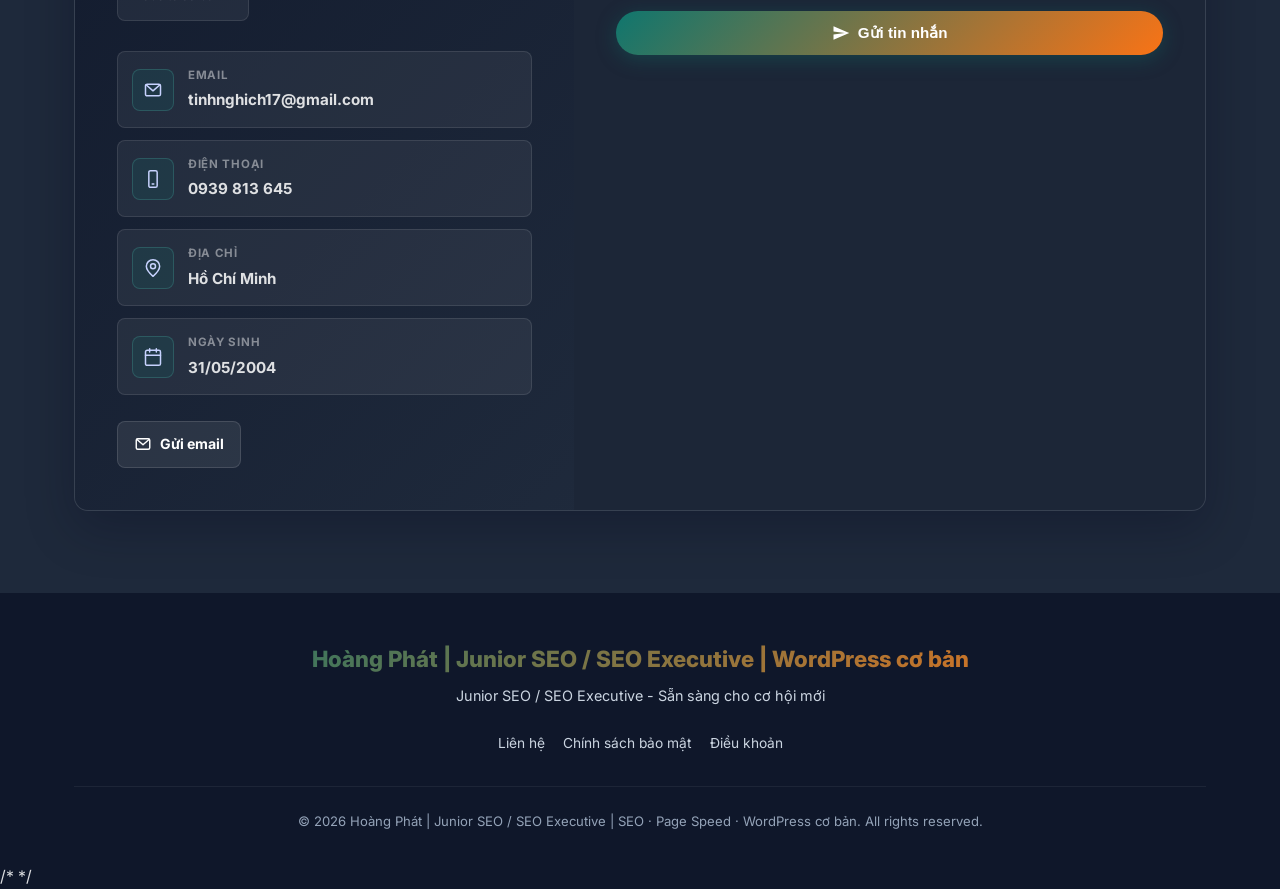
==== commit 6c6425c5: "Replace keyword-count bullet with skills bullets in CV banner Co-Authored-By: Claude Fable 5 <norepl" ====
--- a/index.html
+++ b/index.html
@@ -284,7 +284,8 @@
                 <ul class="cv-points">
                     <li><span class="cv-point-icon" aria-hidden="true">✓</span> 2+ năm SEO thực chiến website du lịch</li>
                     <li><span class="cv-point-icon" aria-hidden="true">✓</span> 16.2K lượt nhấp organic · 936K hiển thị</li>
-                    <li><span class="cv-point-icon" aria-hidden="true">✓</span> 5+ từ khóa top Google · WordPress cơ bản</li>
+                    <li><span class="cv-point-icon" aria-hidden="true">✓</span> On-page · Technical · Schema · WordPress cơ bản</li>
+                    <li><span class="cv-point-icon" aria-hidden="true">✓</span> Kỹ năng mềm: phân tích dữ liệu, giao tiếp, viết báo cáo</li>
                 </ul>
                 <div class="cv-banner-btns">
                     <a href="/cv/Hoang-Phat-CV-SEO.pdf" download="Hoang-Phat-CV-SEO.pdf" class="btn btn-primary cv-btn-pulse">
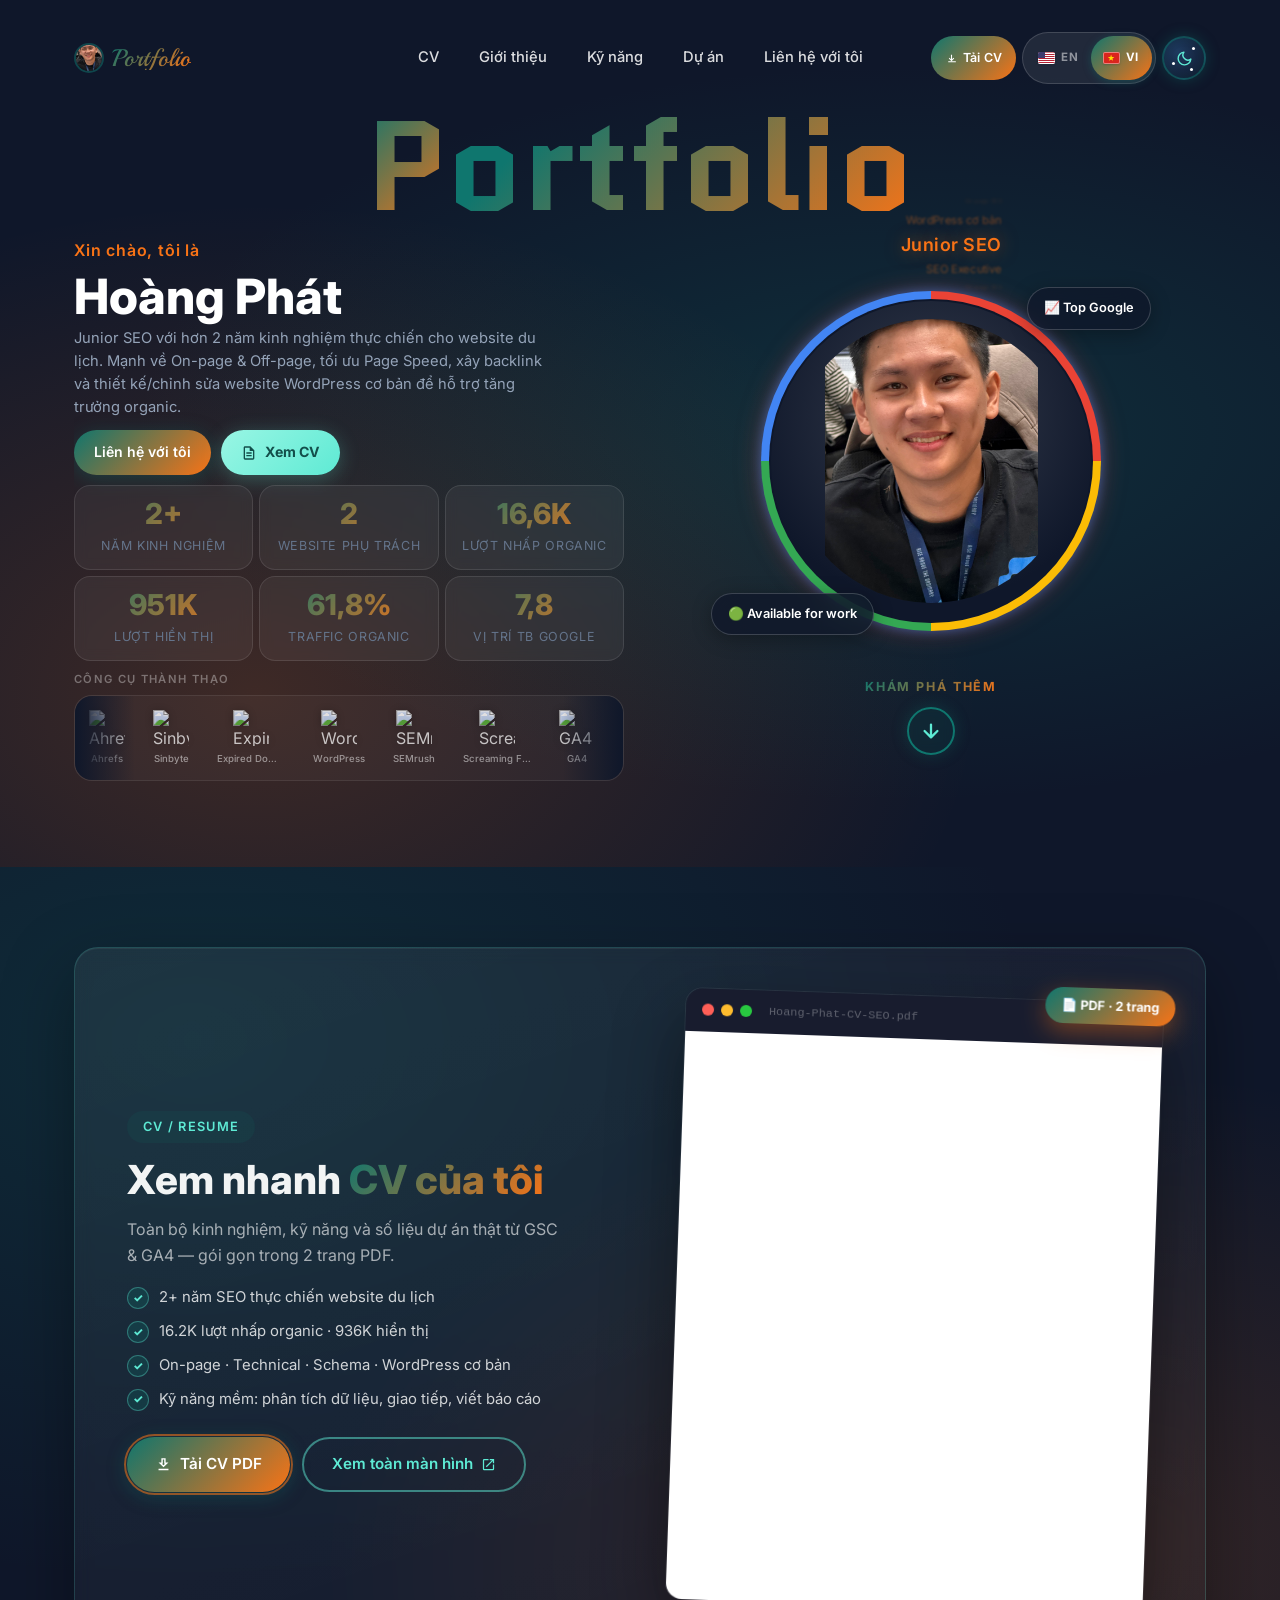
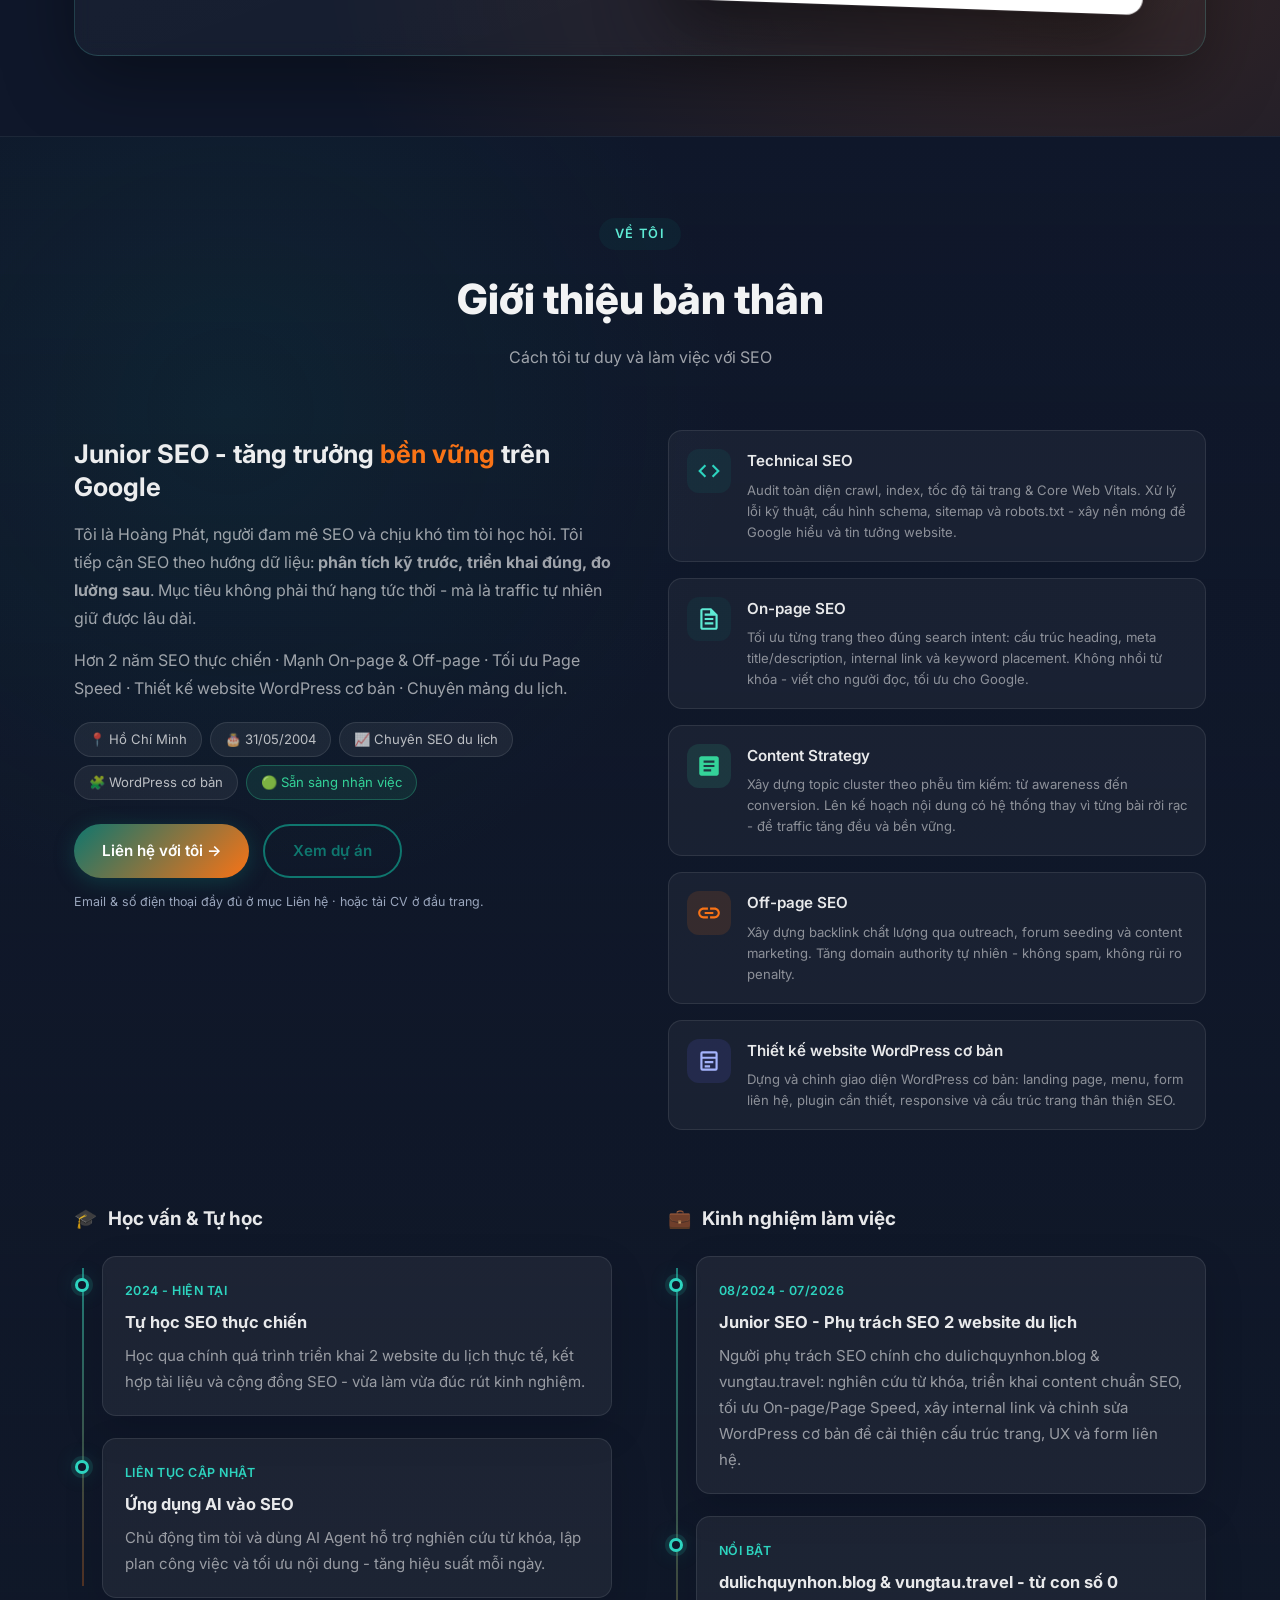
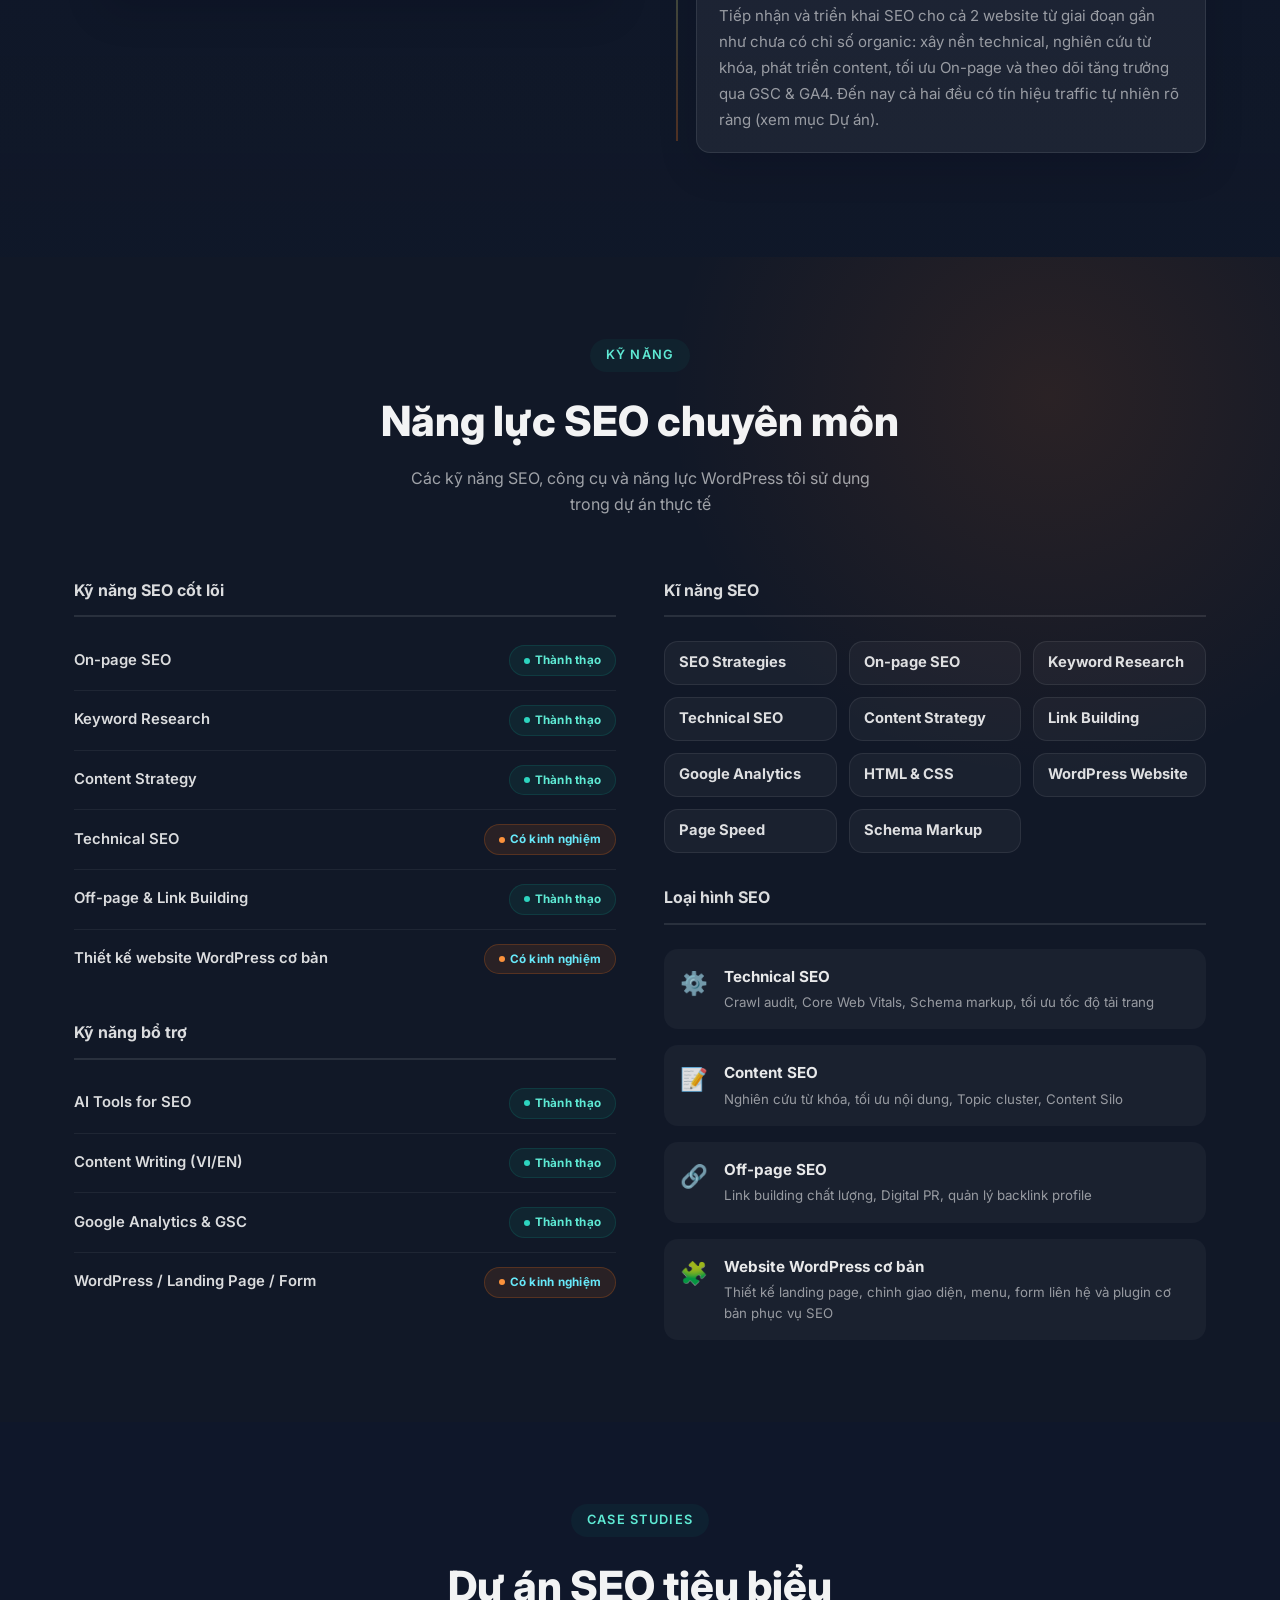
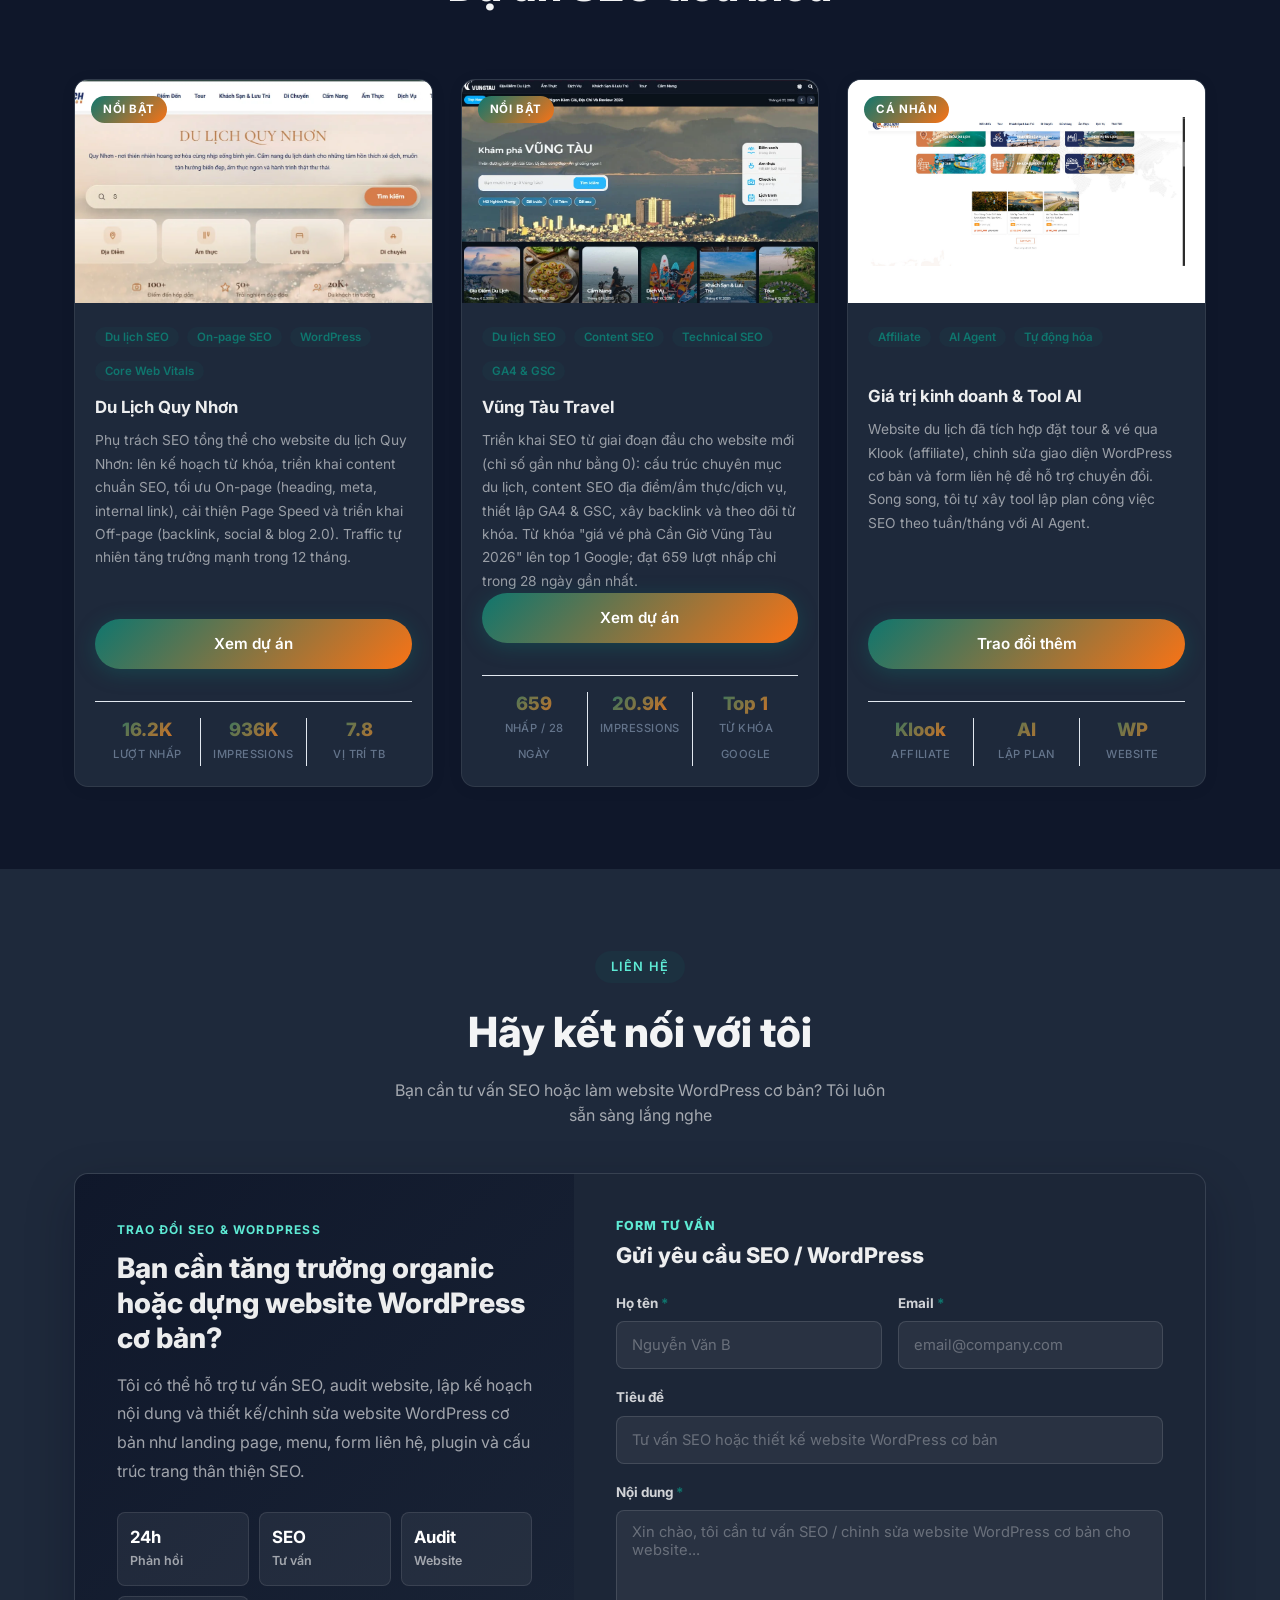
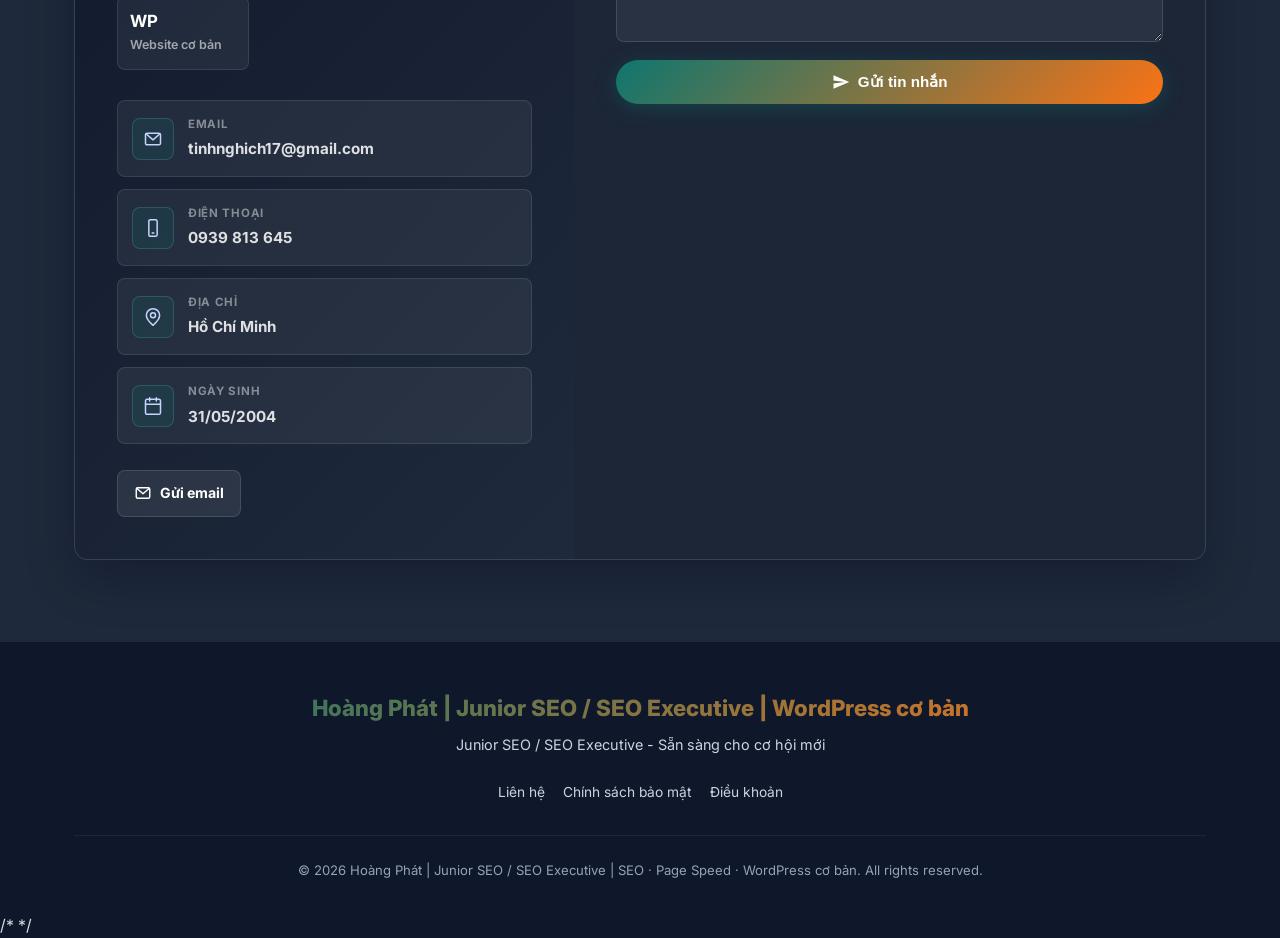
==== commit 1ca96f9d: "Add Vung Tau GSC and top-keyword screenshots, update metrics on portfolio and CV Co-Authored-By: Cla" ====
--- a/index.html
+++ b/index.html
@@ -653,14 +653,14 @@
                     <h3 class="project-title" itemprop="name">
                         <a href="/vung-tau-travel/">Vũng Tàu Travel</a>
                     </h3>
-                    <p class="project-desc" itemprop="description">Triển khai SEO từ giai đoạn đầu cho website mới (chỉ số gần như bằng 0): cấu trúc chuyên mục du lịch, content SEO địa điểm/ẩm thực/dịch vụ, thiết lập GA4 &amp; GSC, xây backlink và theo dõi từ khóa. Traffic đi lên rõ rệt chỉ sau vài tháng.</p>
+                    <p class="project-desc" itemprop="description">Triển khai SEO từ giai đoạn đầu cho website mới (chỉ số gần như bằng 0): cấu trúc chuyên mục du lịch, content SEO địa điểm/ẩm thực/dịch vụ, thiết lập GA4 &amp; GSC, xây backlink và theo dõi từ khóa. Từ khóa "giá vé phà Cần Giờ Vũng Tàu 2026" lên top 1 Google; đạt 659 lượt nhấp chỉ trong 28 ngày gần nhất.</p>
                     <div class="project-actions">
                         <a href="/vung-tau-travel/" class="project-btn btn btn-primary btn-full">Xem dự án</a>
                     </div>
                     <div class="project-metrics">
-                        <div class="metric"><span class="metric-num">459</span><span class="metric-label">Lượt nhấp</span></div>
-                        <div class="metric"><span class="metric-num">15.5K</span><span class="metric-label">Impressions</span></div>
-                        <div class="metric"><span class="metric-num">68.9%</span><span class="metric-label">Organic</span></div>
+                        <div class="metric"><span class="metric-num">659</span><span class="metric-label">Nhấp / 28 ngày</span></div>
+                        <div class="metric"><span class="metric-num">20.9K</span><span class="metric-label">Impressions</span></div>
+                        <div class="metric"><span class="metric-num">Top 1</span><span class="metric-label">Từ khóa Google</span></div>
                     </div>
                 </div>
             </article>
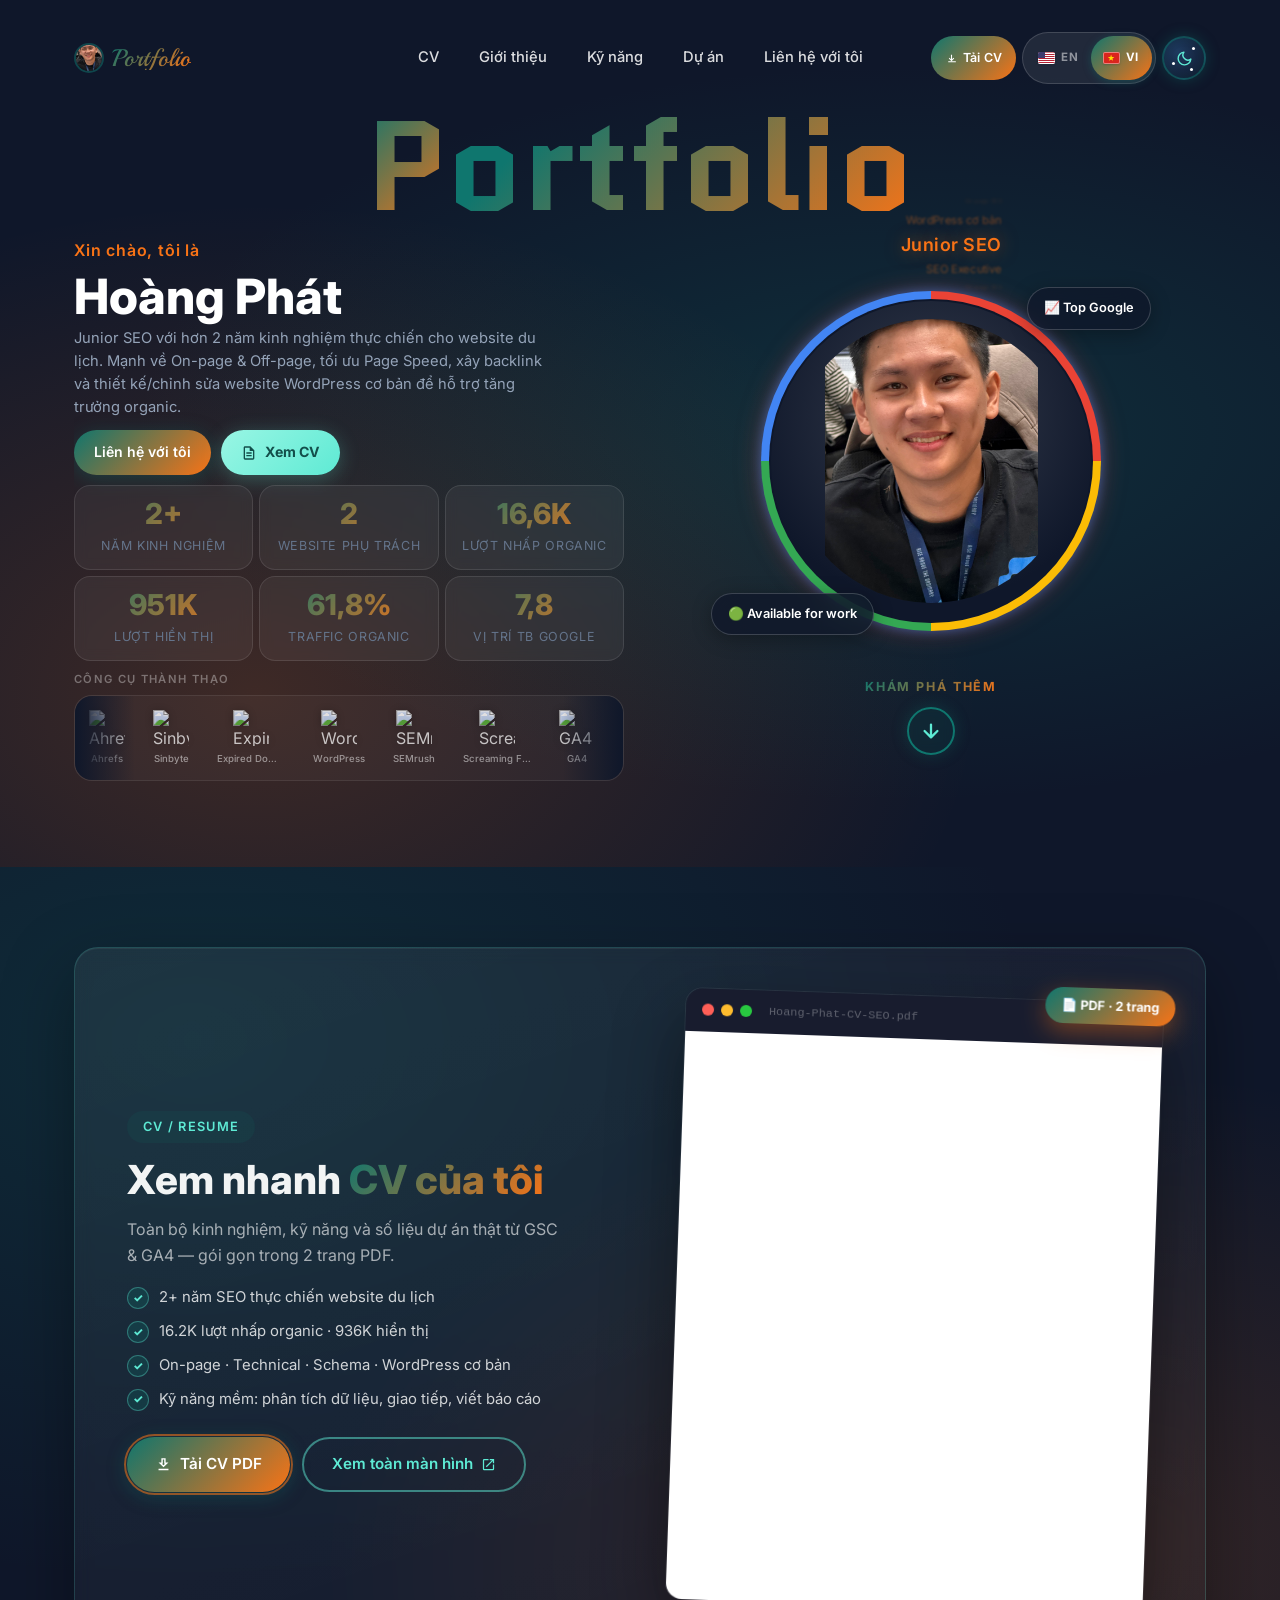
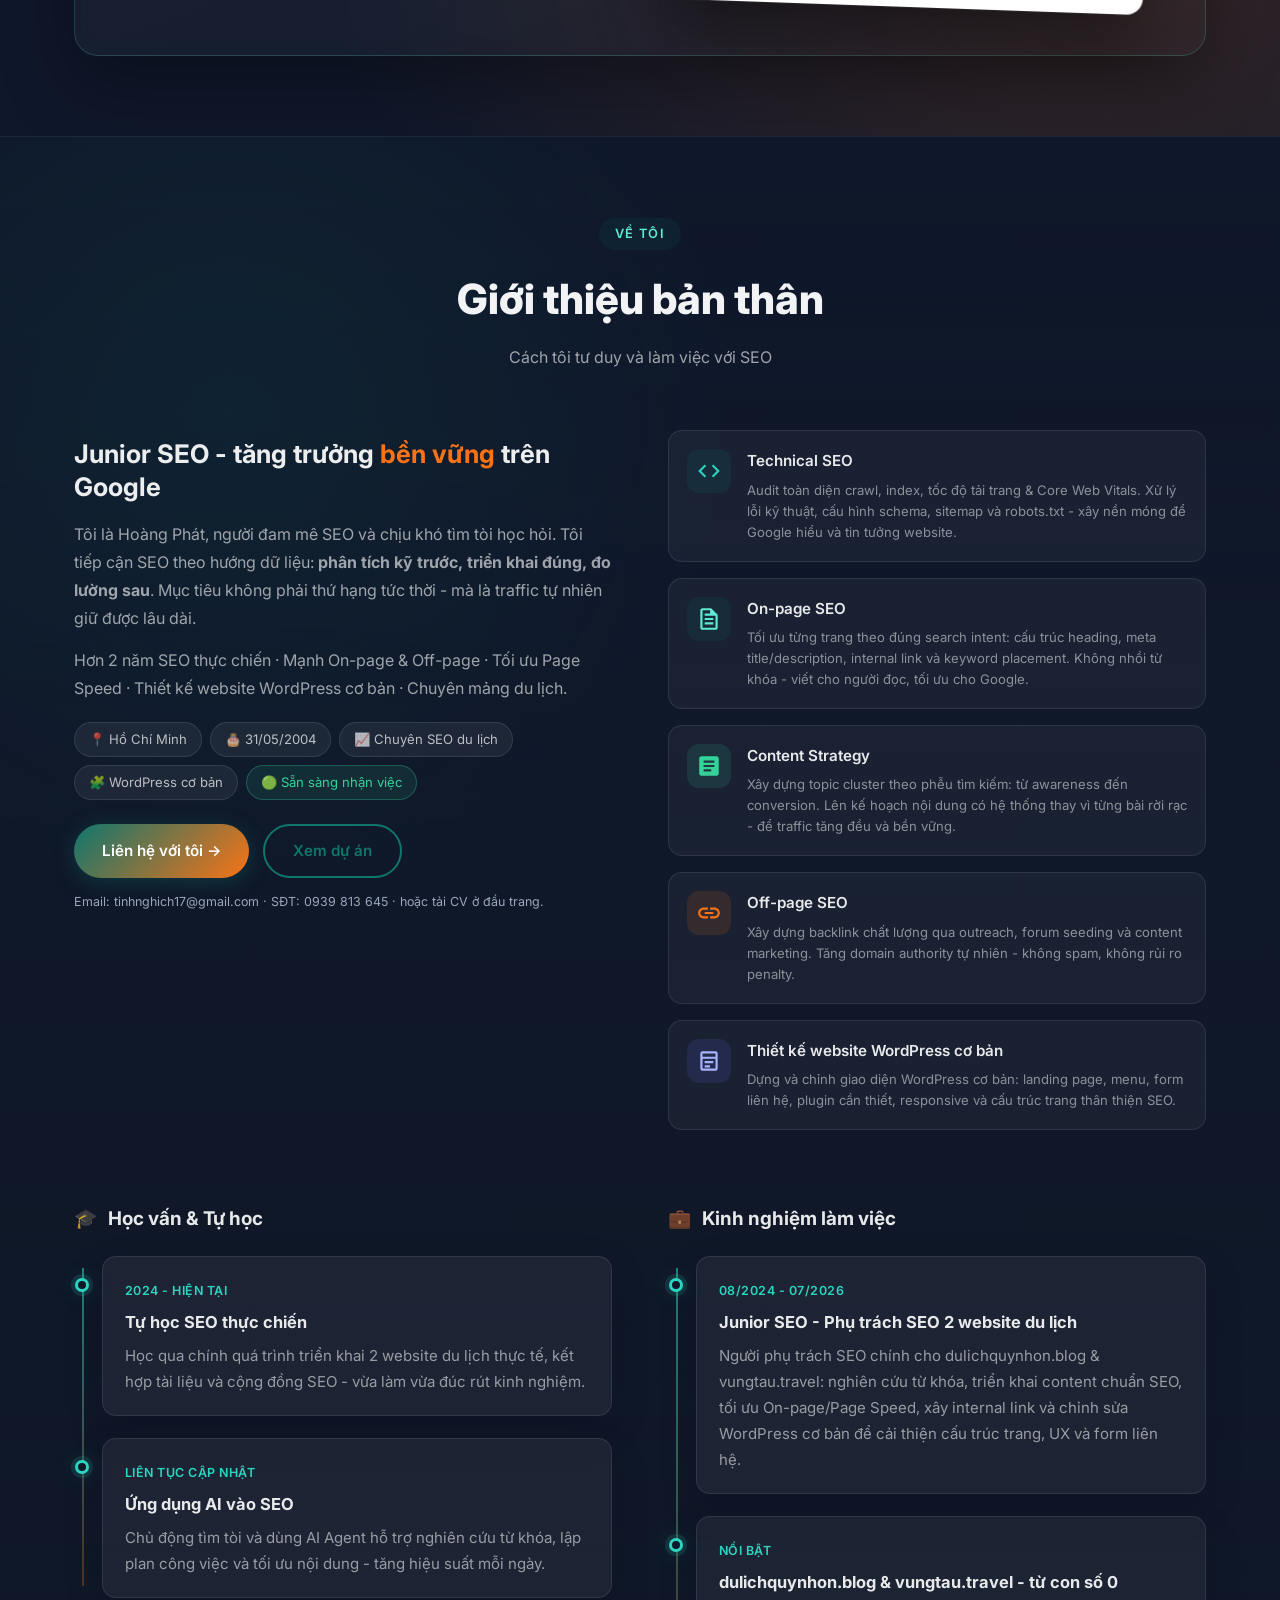
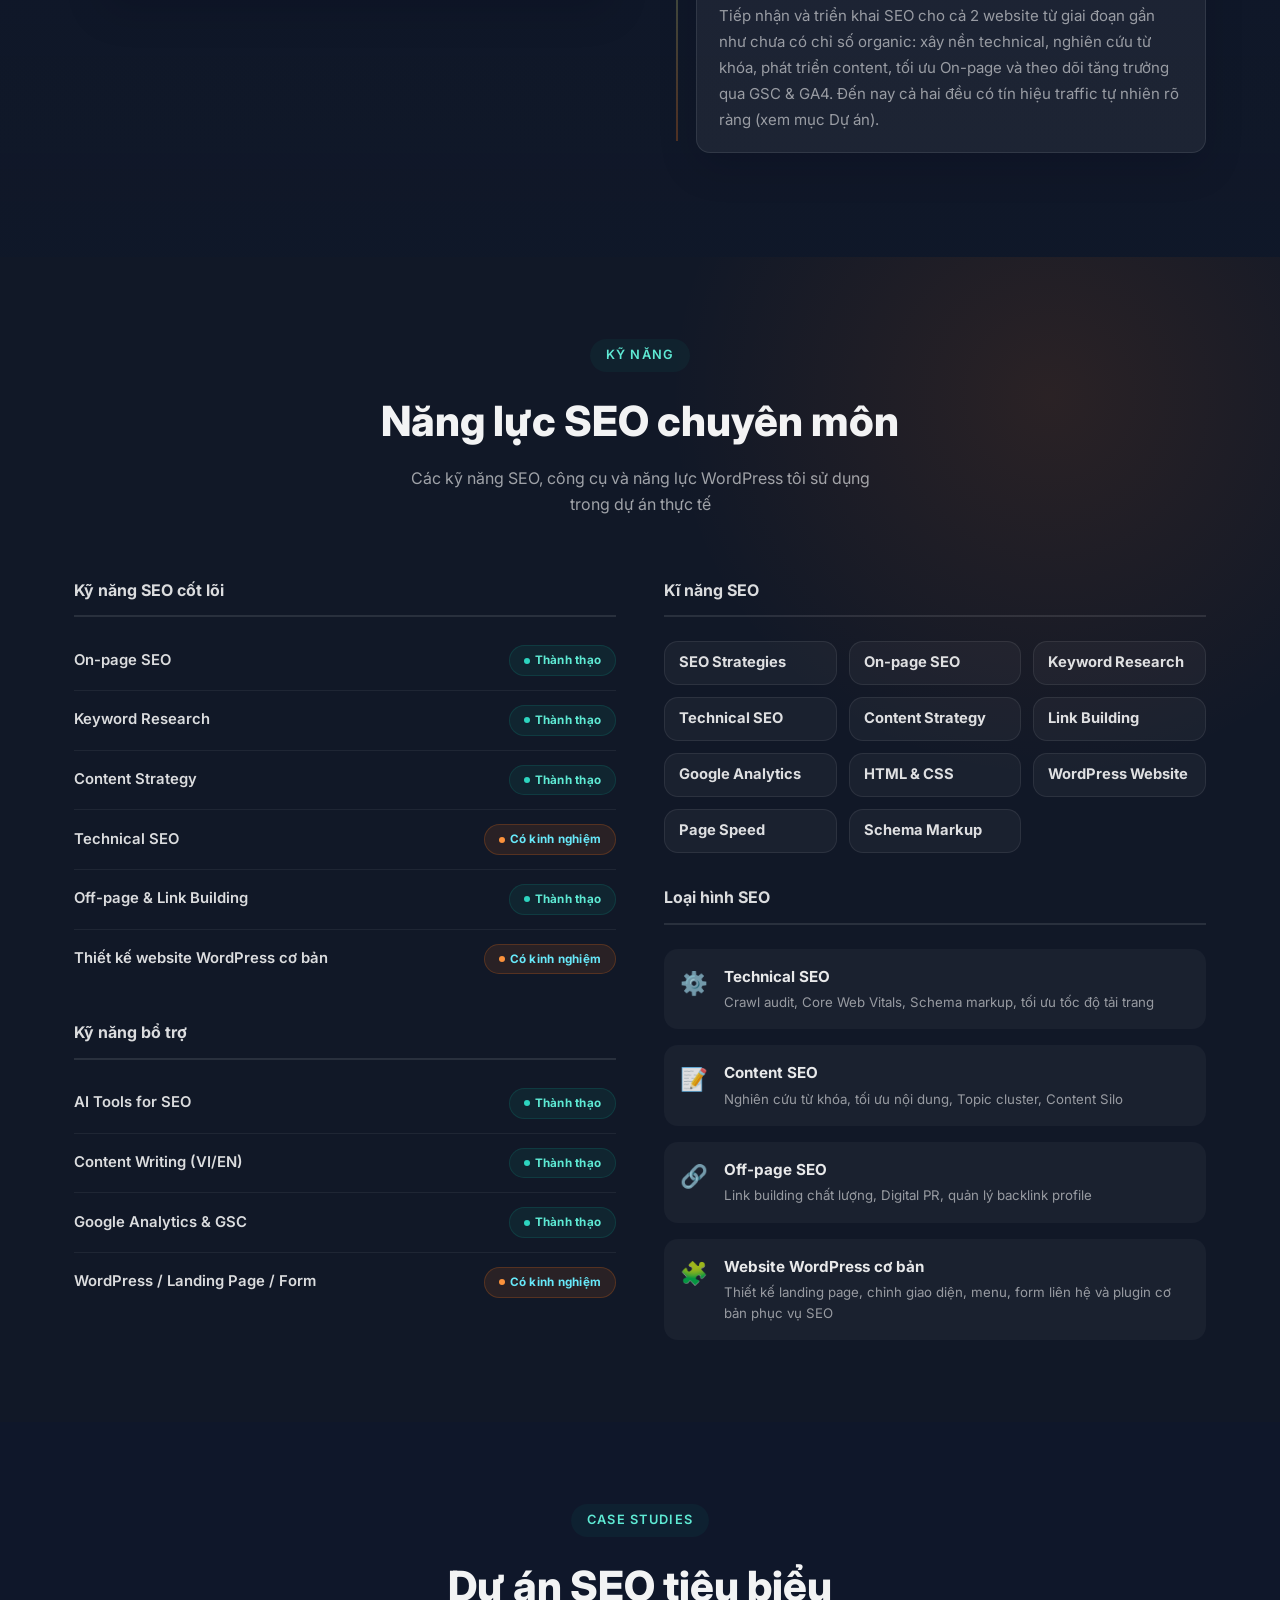
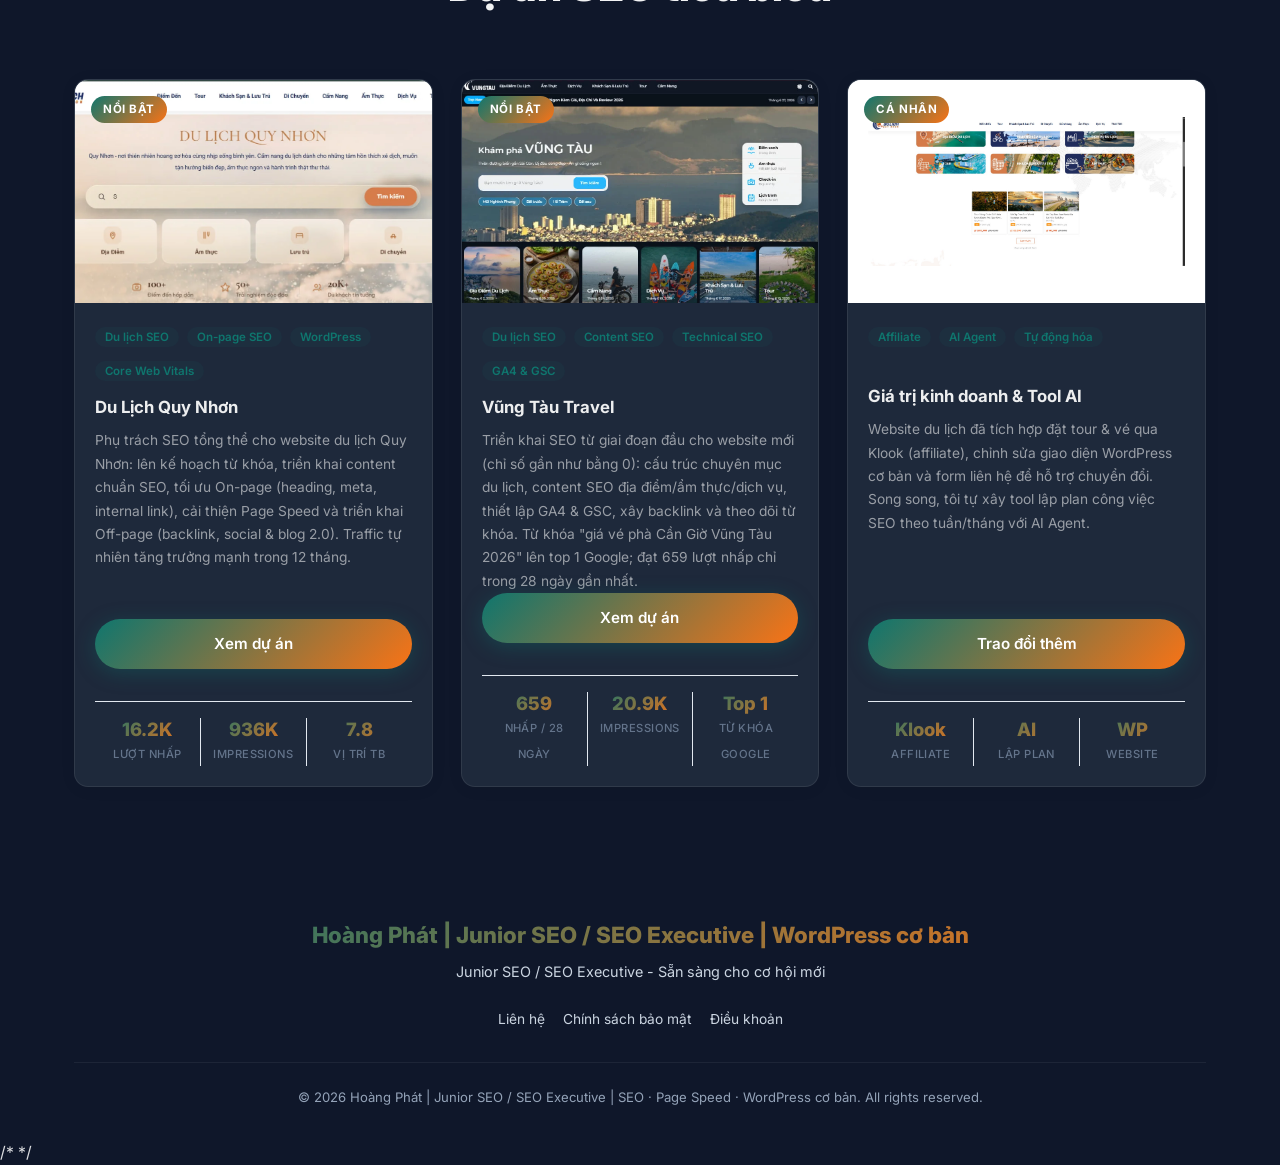
==== commit 02773c29: "Remove contact section, repoint contact links to mailto Co-Authored-By: Claude Fable 5 <noreply@anth" ====
--- a/index.html
+++ b/index.html
@@ -118,7 +118,7 @@
                 <li role="none"><a href="/#about"    class="nav-link" role="menuitem">Giới thiệu</a></li>
                 <li role="none"><a href="/#skills"   class="nav-link" role="menuitem">Kỹ năng</a></li>
                 <li role="none"><a href="/#projects" class="nav-link" role="menuitem">Dự án</a></li>
-                <li role="none"><a href="/#contact"  class="nav-link" role="menuitem">Liên hệ với tôi</a></li>
+                <li role="none"><a href="mailto:tinhnghich17@gmail.com"  class="nav-link" role="menuitem">Liên hệ với tôi</a></li>
             </ul>
             <!-- Right controls: CV + language + theme -->
             <div class="nav-right">
@@ -170,7 +170,7 @@
                 <p class="hero-desc" itemprop="description">
                     Junior SEO với hơn 2 năm kinh nghiệm thực chiến cho website du lịch. Mạnh về On-page &amp; Off-page, tối ưu Page Speed, xây backlink và thiết kế/chỉnh sửa website WordPress cơ bản để hỗ trợ tăng trưởng organic.                </p>
                 <div class="hero-btns">
-                    <a href="#contact" class="btn btn-primary">Liên hệ với tôi</a>
+                    <a href="mailto:tinhnghich17@gmail.com" class="btn btn-primary">Liên hệ với tôi</a>
                     <a href="#cv" class="btn btn-cv-hero">
                         <svg viewBox="0 0 24 24" fill="currentColor" width="16" height="16" aria-hidden="true"><path d="M14 2H6c-1.1 0-2 .9-2 2v16c0 1.1.9 2 2 2h12c1.1 0 2-.9 2-2V8l-6-6zm4 18H6V4h7v5h5v11zM8 15h8v2H8zm0-4h8v2H8z"/></svg>
                         Xem CV
@@ -352,10 +352,10 @@
                     <span class="about-badge about-badge-available">🟢 Sẵn sàng nhận việc</span>
                 </div>
                 <div class="about-btns">
-                    <a href="#contact" class="btn btn-primary">Liên hệ với tôi →</a>
+                    <a href="mailto:tinhnghich17@gmail.com" class="btn btn-primary">Liên hệ với tôi →</a>
                     <a href="#projects" class="btn btn-outline">Xem dự án</a>
                 </div>
-                <p class="about-note">Email & số điện thoại đầy đủ ở mục Liên hệ · hoặc tải CV ở đầu trang.</p>
+                <p class="about-note">Email: tinhnghich17@gmail.com · SĐT: 0939 813 645 · hoặc tải CV ở đầu trang.</p>
             </div>
 
             <div class="about-skills-col">
@@ -683,7 +683,7 @@
                     <h3 class="project-title" itemprop="name">Giá trị kinh doanh &amp; Tool AI</h3>
                     <p class="project-desc" itemprop="description">Website du lịch đã tích hợp đặt tour &amp; vé qua Klook (affiliate), chỉnh sửa giao diện WordPress cơ bản và form liên hệ để hỗ trợ chuyển đổi. Song song, tôi tự xây tool lập plan công việc SEO theo tuần/tháng với AI Agent.</p>
                     <div class="project-actions">
-                        <a href="#contact" class="project-btn btn btn-primary btn-full">Trao đổi thêm</a>
+                        <a href="mailto:tinhnghich17@gmail.com" class="project-btn btn btn-primary btn-full">Trao đổi thêm</a>
                     </div>
                     <div class="project-metrics">
                         <div class="metric"><span class="metric-num">Klook</span><span class="metric-label">Affiliate</span></div>
@@ -692,117 +692,6 @@
                     </div>
                 </div>
             </article>
-        </div>
-    </div>
-</section>
-
-<!-- ===== CONTACT ===== -->
-<section class="contact section section-alt" id="contact" aria-labelledby="contact-heading">
-    <div class="container">
-        <header class="section-header">
-            <span class="section-tag">Liên hệ</span>
-            <h2 class="section-title" id="contact-heading">Hãy kết nối với tôi</h2>
-            <p class="section-subtitle">Bạn cần tư vấn SEO hoặc làm website WordPress cơ bản? Tôi luôn sẵn sàng lắng nghe</p>
-        </header>
-                <div class="contact-grid">
-            <div class="contact-info-col">
-                <span class="contact-eyebrow">Trao đổi SEO &amp; WordPress</span>
-                <h3 class="contact-subtitle">Bạn cần tăng trưởng organic hoặc dựng website WordPress cơ bản?</h3>
-                <p class="contact-desc">Tôi có thể hỗ trợ tư vấn SEO, audit website, lập kế hoạch nội dung và thiết kế/chỉnh sửa website WordPress cơ bản như landing page, menu, form liên hệ, plugin và cấu trúc trang thân thiện SEO.</p>
-                <div class="contact-highlights" aria-label="Thông tin phản hồi nhanh">
-                    <div class="contact-highlight">
-                        <strong>24h</strong>
-                        <span>Phản hồi</span>
-                    </div>
-                    <div class="contact-highlight">
-                        <strong>SEO</strong>
-                        <span>Tư vấn</span>
-                    </div>
-                    <div class="contact-highlight">
-                        <strong>Audit</strong>
-                        <span>Website</span>
-                    </div>
-                    <div class="contact-highlight">
-                        <strong>WP</strong>
-                        <span>Website cơ bản</span>
-                    </div>
-                </div>
-                <address class="contact-items">
-                    <div class="contact-item">
-                        <div class="contact-icon" aria-hidden="true">
-                            <svg xmlns="http://www.w3.org/2000/svg" viewBox="0 0 24 24" fill="none" stroke="currentColor" stroke-width="1.8" stroke-linecap="round" stroke-linejoin="round"><path d="m4 6 8 7 8-7"/><rect x="3" y="5" width="18" height="14" rx="2"/></svg>
-                        </div>
-                        <div>
-                            <span class="contact-item-label">Email</span>
-                            <a href="mailto:tinhnghich17@gmail.com" class="contact-item-value">tinhnghich17@gmail.com</a>
-                        </div>
-                    </div>
-                    <div class="contact-item">
-                        <div class="contact-icon" aria-hidden="true">
-                            <svg xmlns="http://www.w3.org/2000/svg" viewBox="0 0 24 24" fill="none" stroke="currentColor" stroke-width="1.8" stroke-linecap="round" stroke-linejoin="round"><rect x="7" y="2" width="10" height="20" rx="2"/><path d="M11 18h2"/></svg>
-                        </div>
-                        <div>
-                            <span class="contact-item-label">Điện thoại</span>
-                            <a href="tel:+84939813645" class="contact-item-value">0939 813 645</a>
-                        </div>
-                    </div>
-                    <div class="contact-item">
-                        <div class="contact-icon" aria-hidden="true">
-                            <svg xmlns="http://www.w3.org/2000/svg" viewBox="0 0 24 24" fill="none" stroke="currentColor" stroke-width="1.8" stroke-linecap="round" stroke-linejoin="round"><path d="M20 10c0 5-8 12-8 12S4 15 4 10a8 8 0 1 1 16 0Z"/><circle cx="12" cy="10" r="3"/></svg>
-                        </div>
-                        <div>
-                            <span class="contact-item-label">Địa chỉ</span>
-                            <span class="contact-item-value">Hồ Chí Minh</span>
-                        </div>
-                    </div>
-                    <div class="contact-item">
-                        <div class="contact-icon" aria-hidden="true">
-                            <svg xmlns="http://www.w3.org/2000/svg" viewBox="0 0 24 24" fill="none" stroke="currentColor" stroke-width="1.8" stroke-linecap="round" stroke-linejoin="round"><rect x="3" y="4" width="18" height="18" rx="2"/><path d="M16 2v4M8 2v4M3 10h18"/></svg>
-                        </div>
-                        <div>
-                            <span class="contact-item-label">Ngày sinh</span>
-                            <span class="contact-item-value">31/05/2004</span>
-                        </div>
-                    </div>
-                </address>
-                <div class="contact-social">
-                    <a href="mailto:tinhnghich17@gmail.com" class="social-btn email">
-                        <svg xmlns="http://www.w3.org/2000/svg" width="18" height="18" viewBox="0 0 24 24" fill="none" stroke="currentColor" stroke-width="1.9" stroke-linecap="round" stroke-linejoin="round" aria-hidden="true"><path d="m4 6 8 7 8-7"/><rect x="3" y="5" width="18" height="14" rx="2"/></svg>
-                        Gửi email                    </a>
-                </div>
-            </div>
-            <div class="contact-form-col">
-                <form class="contact-form" id="contactForm" data-recipient="tinhnghich17@gmail.com" novalidate>
-                    <input type="text" name="website" class="contact-hp" tabindex="-1" autocomplete="off" aria-hidden="true">
-                    <div class="form-heading">
-                        <span>Form tư vấn</span>
-                        <h3>Gửi yêu cầu SEO / WordPress</h3>
-                    </div>
-                    <div class="form-row">
-                        <div class="form-group">
-                            <label for="contact-name">Họ tên <span aria-hidden="true">*</span></label>
-                            <input type="text" id="contact-name" name="name" placeholder="Nguyễn Văn B" required autocomplete="name">
-                        </div>
-                        <div class="form-group">
-                            <label for="contact-email">Email <span aria-hidden="true">*</span></label>
-                            <input type="email" id="contact-email" name="email" placeholder="email@company.com" required autocomplete="email">
-                        </div>
-                    </div>
-                    <div class="form-group">
-                        <label for="contact-subject">Tiêu đề</label>
-                        <input type="text" id="contact-subject" name="subject" placeholder="Tư vấn SEO hoặc thiết kế website WordPress cơ bản">
-                    </div>
-                    <div class="form-group">
-                        <label for="contact-message">Nội dung <span aria-hidden="true">*</span></label>
-                        <textarea id="contact-message" name="message" rows="5" placeholder="Xin chào, tôi cần tư vấn SEO / chỉnh sửa website WordPress cơ bản cho website..." required></textarea>
-                    </div>
-                    <button type="submit" class="btn btn-primary btn-full">
-                        <svg xmlns="http://www.w3.org/2000/svg" viewBox="0 0 24 24" fill="currentColor" width="18" height="18" aria-hidden="true"><path d="M2.01 21L23 12 2.01 3 2 10l15 2-15 2z"/></svg>
-                        Gửi tin nhắn                    </button>
-                    <div class="form-success" id="formSuccess" role="alert" aria-live="polite" style="display:none;">
-                        Yêu cầu của bạn đã được gửi. Tôi sẽ phản hồi sớm.                    </div>
-                </form>
-            </div>
         </div>
     </div>
 </section>
@@ -815,7 +704,7 @@
             <p class="footer-name" itemprop="name">Hoàng Phát | Junior SEO / SEO Executive | WordPress cơ bản</p>
             <p class="footer-tagline">Junior SEO / SEO Executive - S&#7861;n s&agrave;ng cho c&#417; h&#7897;i m&#7899;i</p>
 <nav class="footer-links" aria-label="Footer links">
-                <a href="/#contact">Li&ecirc;n h&#7879;</a>
+                <a href="mailto:tinhnghich17@gmail.com">Li&ecirc;n h&#7879;</a>
                 <a href="/privacy-policy/">Ch&iacute;nh s&aacute;ch b&#7843;o m&#7853;t</a>
                 <a href="/terms/">&#272;i&#7873;u kho&#7843;n</a>
             </nav>
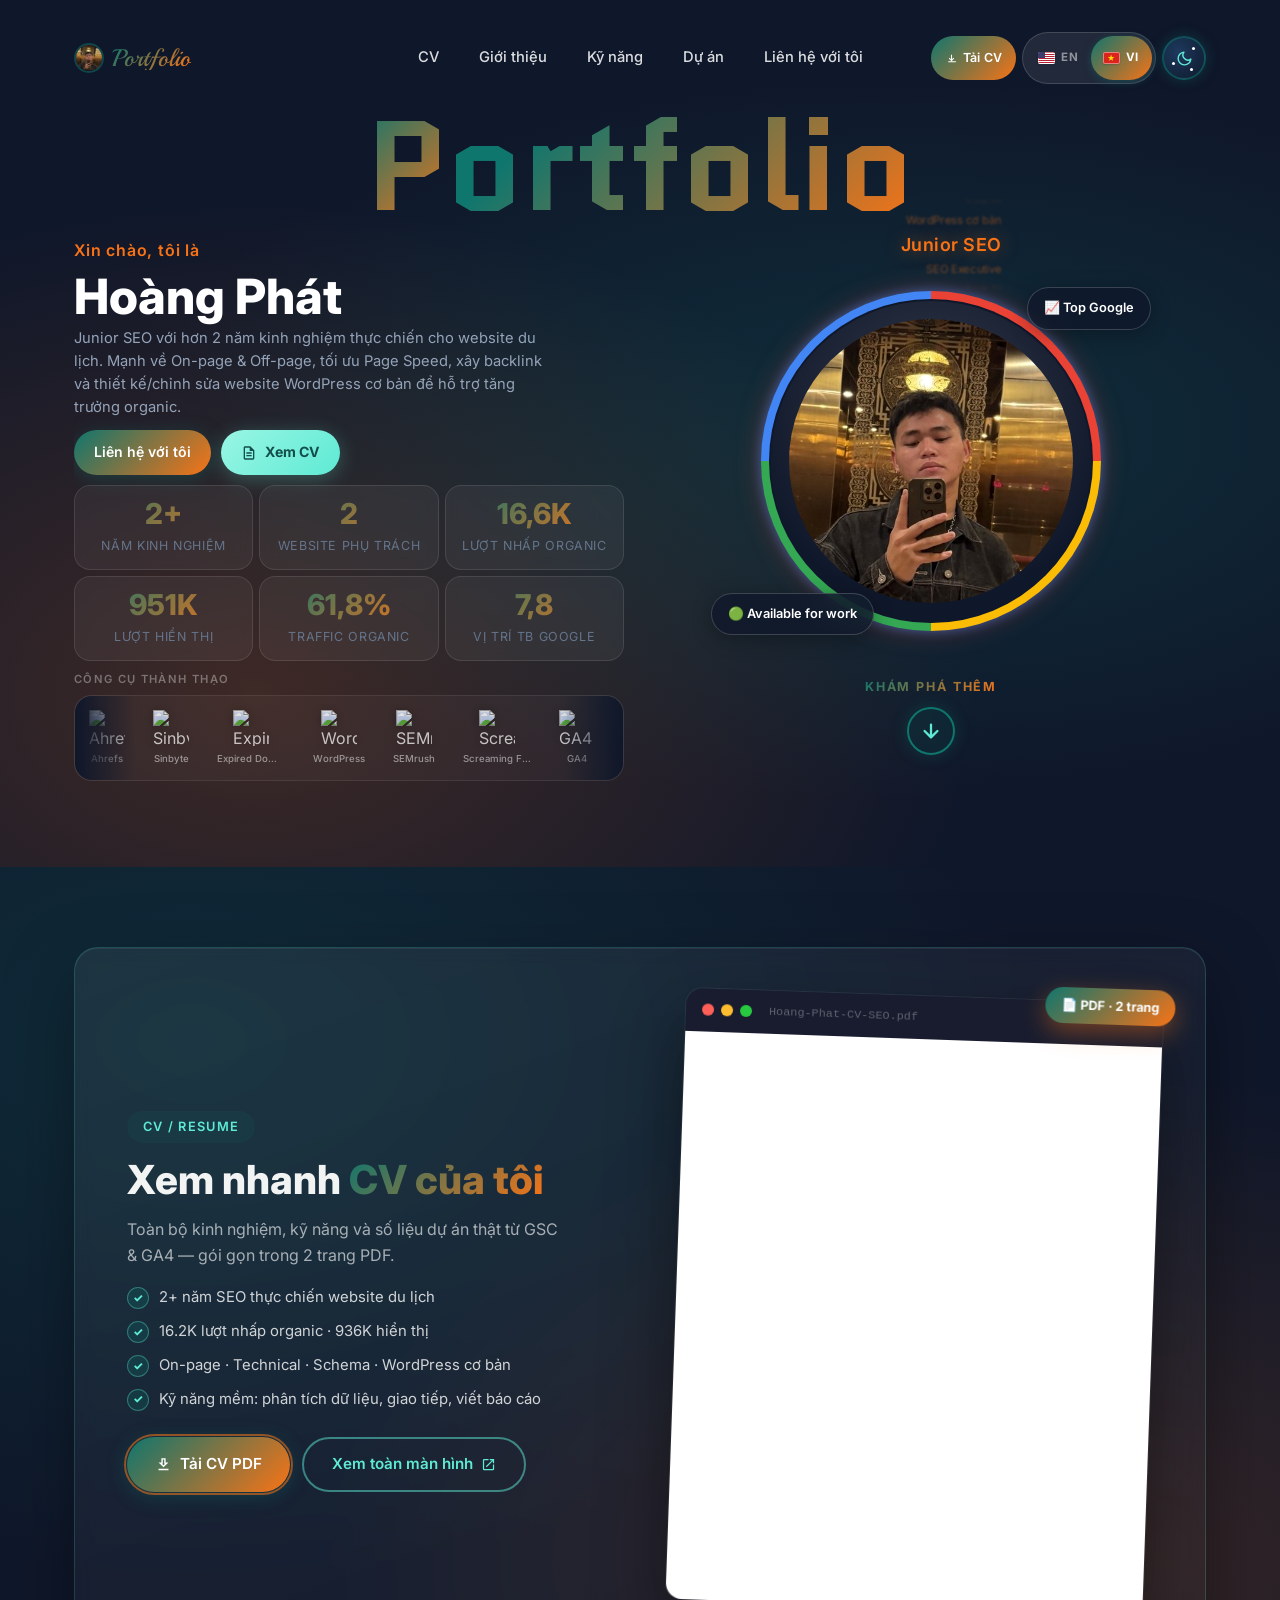
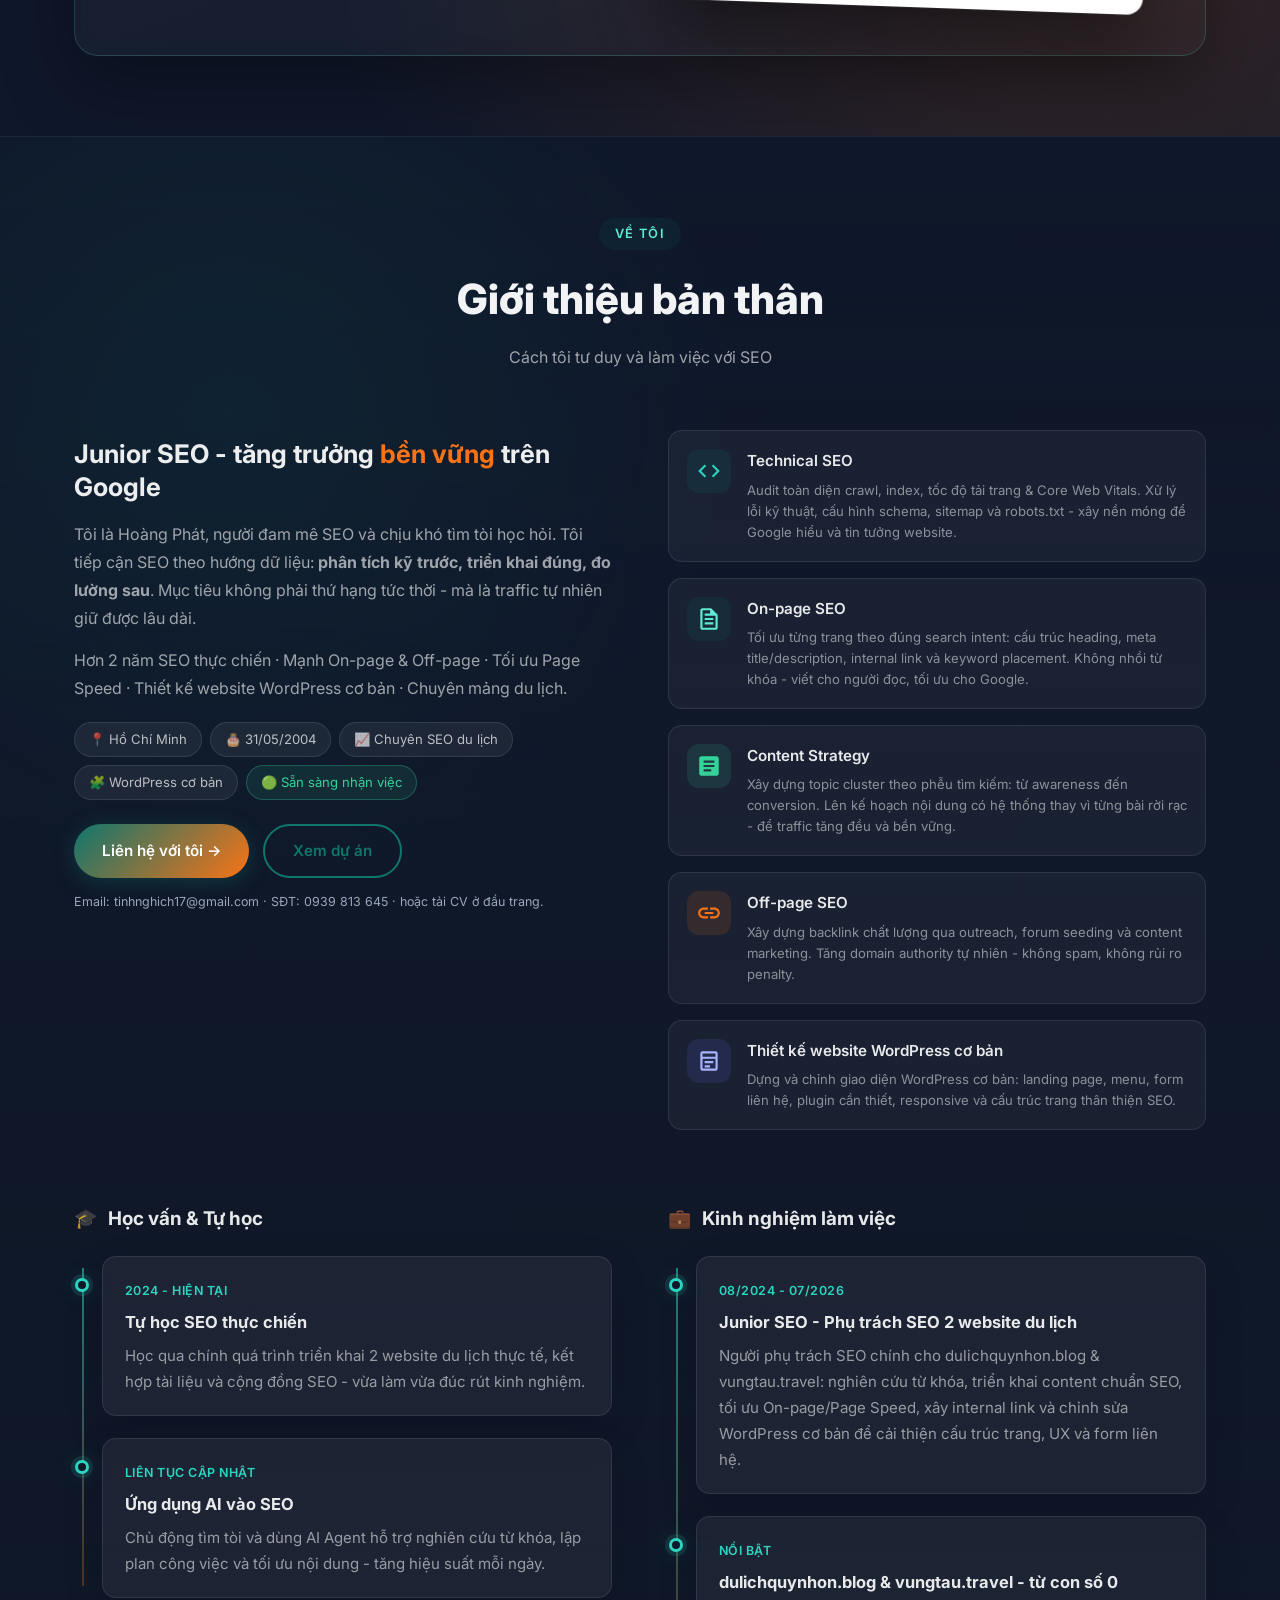
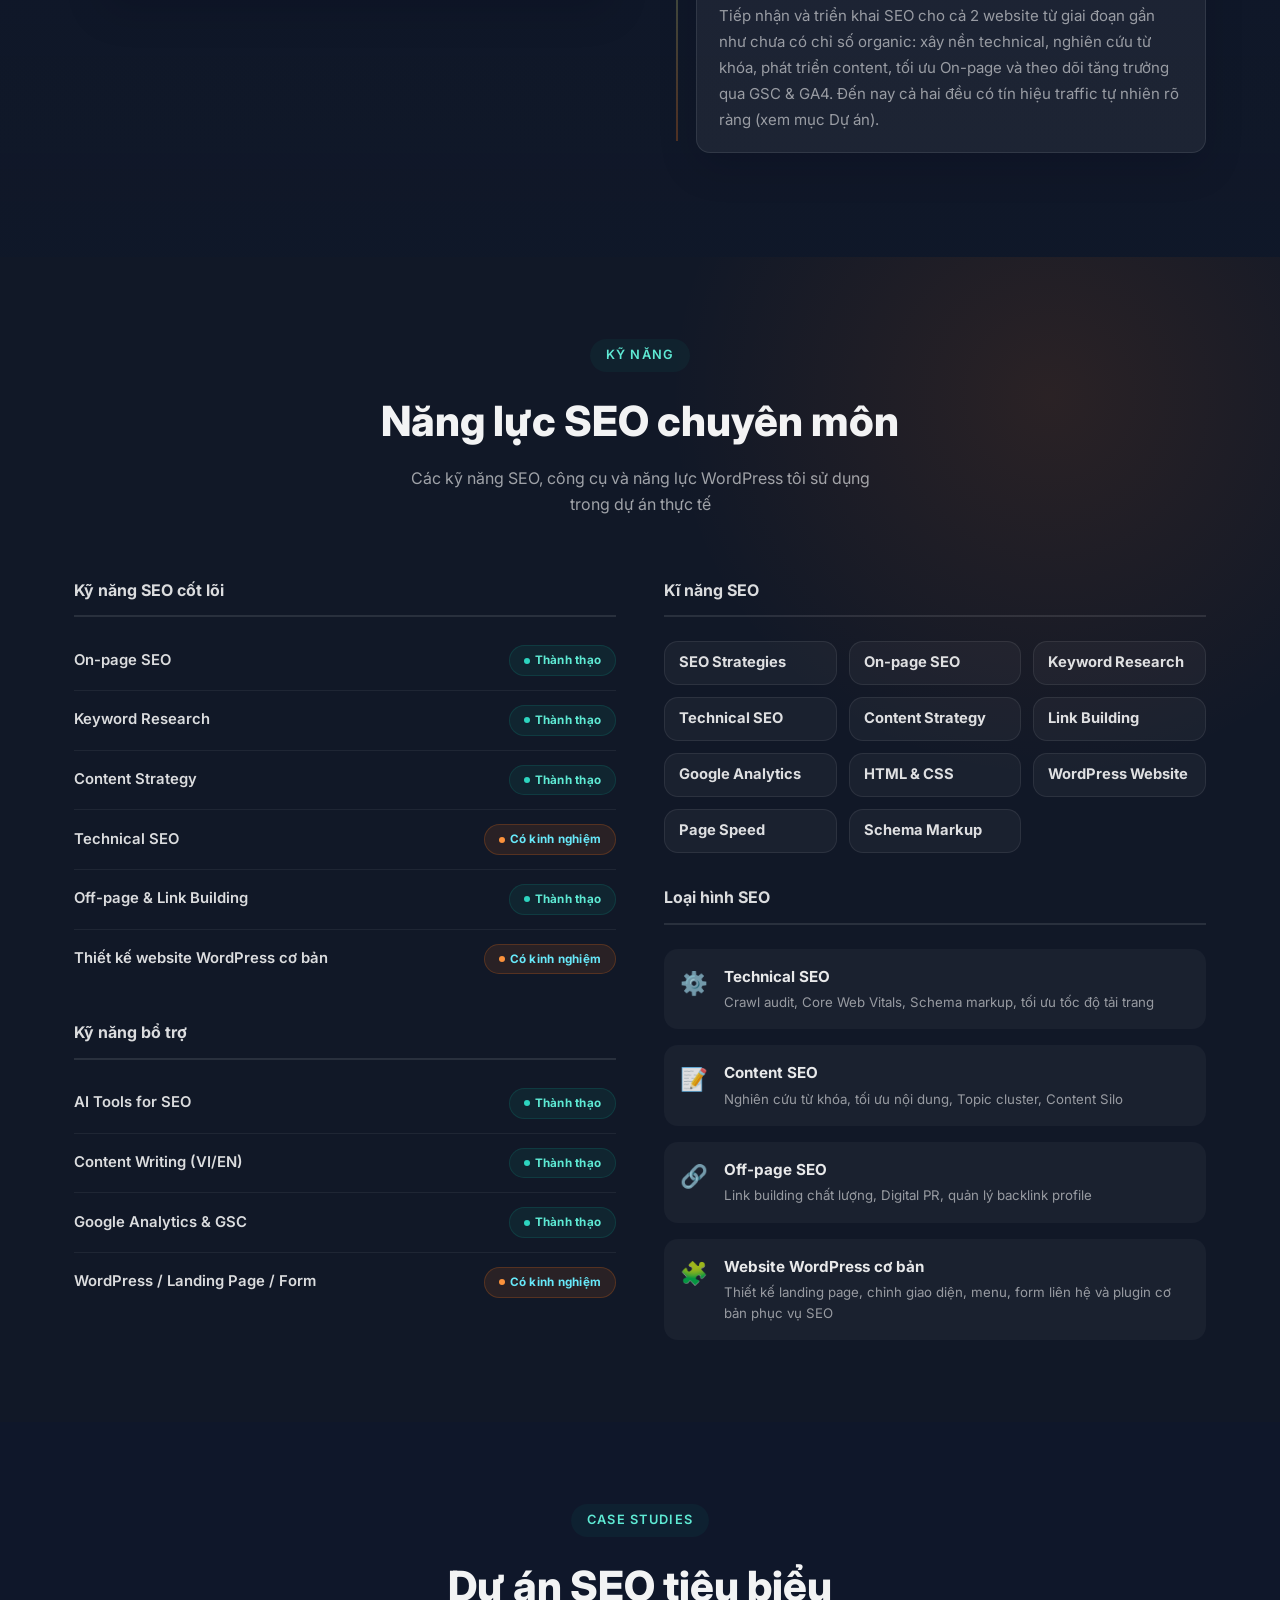
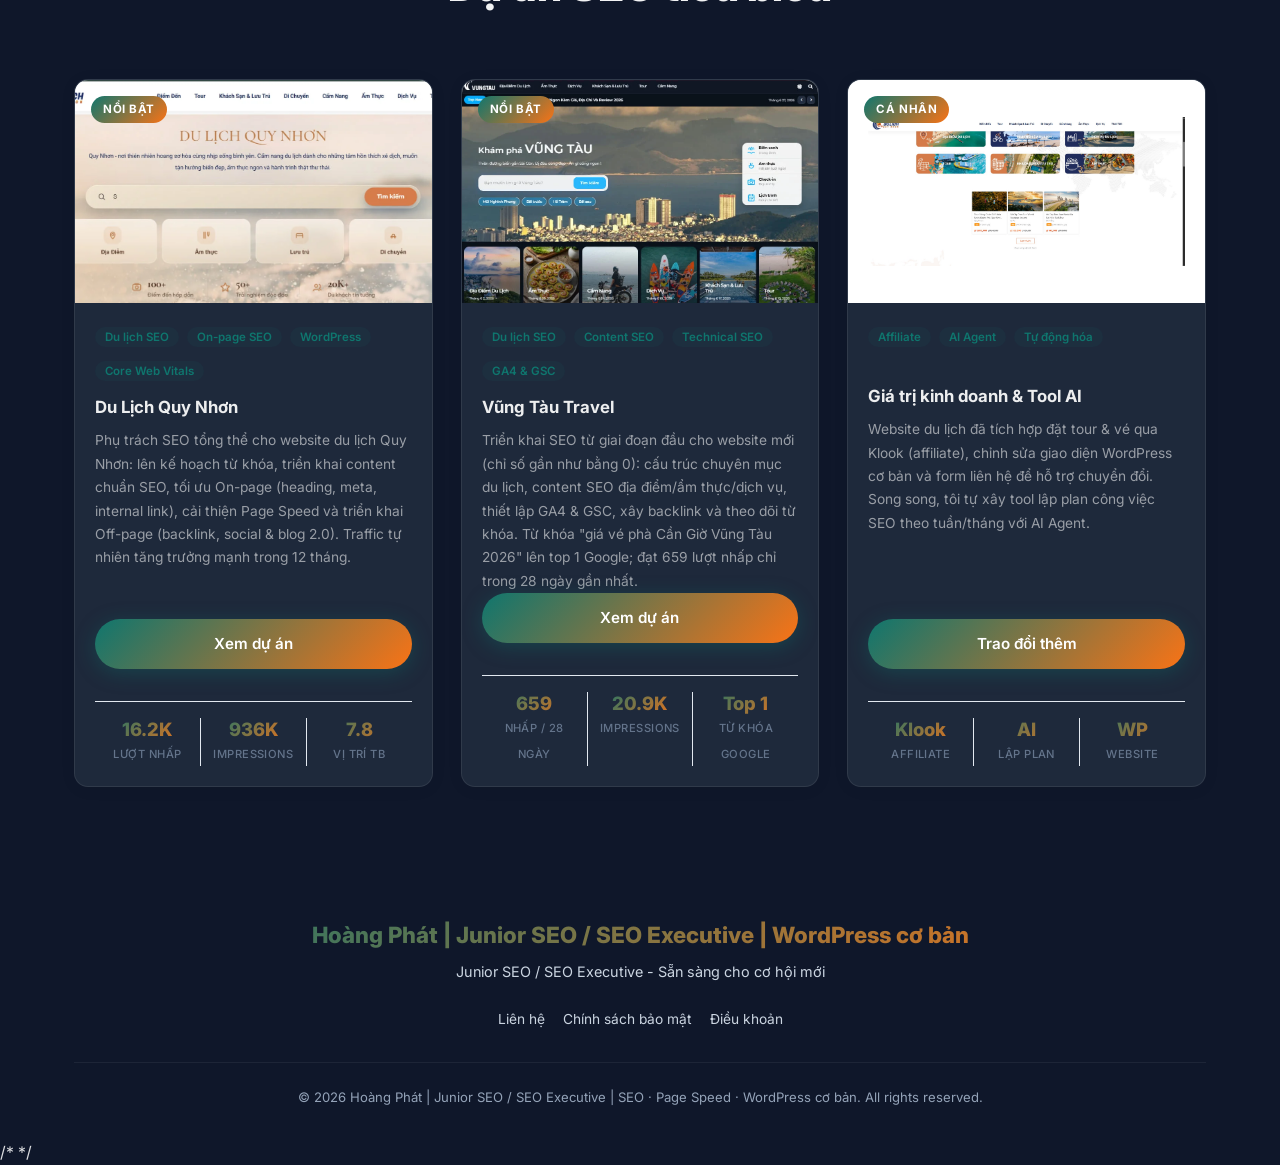
==== commit 68f9e30c: "Update avatar to new photo and reword team bullet in CV Co-Authored-By: Claude Fable 5 <noreply@anth" ====
--- a/index.html
+++ b/index.html
@@ -22,7 +22,7 @@
     <meta property="og:url"         content="/">
     <meta property="og:title"       content="Hoàng Phát | Junior SEO - SEO Executive tại Hồ Chí Minh">
     <meta property="og:description" content="Portfolio Hoàng Phát - Junior SEO với 2+ năm kinh nghiệm SEO, tối ưu Page Speed và thiết kế website WordPress cơ bản cho website du lịch. Số liệu thật từ GSC & GA4.">
-    <meta property="og:image"       content="/images/IMG_3292.jpeg">
+    <meta property="og:image"       content="/images/avatar_new_face.jpg">
     <meta property="og:image:width"  content="768">
     <meta property="og:image:height" content="1152">
     <meta property="og:image:alt"    content="Hoàng Phát - Junior SEO Portfolio">
@@ -36,7 +36,7 @@
     <meta name="twitter:url"         content="/">
     <meta name="twitter:title"       content="Hoàng Phát | Junior SEO - SEO Executive tại Hồ Chí Minh">
     <meta name="twitter:description" content="Portfolio Hoàng Phát - Junior SEO với 2+ năm kinh nghiệm SEO, tối ưu Page Speed và thiết kế website WordPress cơ bản cho website du lịch. Số liệu thật từ GSC & GA4.">
-    <meta name="twitter:image"       content="/images/IMG_3292.jpeg">
+    <meta name="twitter:image"       content="/images/avatar_new_face.jpg">
 
     <!-- JSON-LD: Person Schema -->
     <script type="application/ld+json">
@@ -45,7 +45,7 @@
         "@type": "Person",
         "name": "Hoàng Phát",
         "url": "/",
-        "image": "/images/IMG_3292.jpeg",
+        "image": "/images/avatar_new_face.jpg",
         "jobTitle": "Junior SEO / SEO Executive",
         "description": "Portfolio Hoàng Phát - Junior SEO với 2+ năm kinh nghiệm SEO, tối ưu Page Speed và thiết kế website WordPress cơ bản cho website du lịch. Số liệu thật từ GSC & GA4.",
         "address": {
@@ -88,13 +88,13 @@
     <link rel="dns-prefetch" href="//favicon.im">
     <link rel="dns-prefetch" href="//img.icons8.com">
     <link rel="dns-prefetch" href="//cdn.simpleicons.org">
-    <link rel="icon" href="/images/IMG_3292.jpeg" sizes="150x150" type="image/jpeg">
-    <link rel="apple-touch-icon" href="/images/IMG_3292.jpeg">
+    <link rel="icon" href="/images/avatar_new_face.jpg" sizes="150x150" type="image/jpeg">
+    <link rel="apple-touch-icon" href="/images/avatar_new_face.jpg">
 
     <meta name='robots' content='max-image-preview:large' />
 <link rel="alternate" href="/" hreflang="en" />
 <link rel="alternate" href="/" hreflang="vi" />
-<link rel="preload" as="image" href="/images/IMG_3292.jpeg" fetchpriority="high">
+<link rel="preload" as="image" href="/images/avatar_new_face.jpg" fetchpriority="high">
 <link rel='dns-prefetch' href='//fonts.googleapis.com' />
 <link rel='stylesheet' id='google-fonts-css' href='https://fonts.googleapis.com/css2?family=Inter:wght@300;400;500;600;700;800&family=Playball&family=Quantico:wght@400;700&display=swap' type='text/css' media='all' />
 <link rel='stylesheet' id='my-portfolio-main-css' href='/assets/css/main.css' type='text/css' media='all' />
@@ -107,7 +107,7 @@
     <nav class="navbar" role="navigation" aria-label="Menu điều hướng chính">
         <div class="nav-container">
             <a href="/#hero" class="nav-logo" aria-label="Hoàng Phát - Về trang chủ">
-                <img src="/images/IMG_3292.jpeg" alt="Hoàng Phát" class="nav-avatar" width="150" height="150">
+                <img src="/images/avatar_new_face.jpg" alt="Hoàng Phát" class="nav-avatar" width="150" height="150">
                 <span class="logo-text" aria-hidden="true">Portfolio</span>
             </a>
             <button class="nav-toggle" id="navToggle" aria-label="Mở/đóng menu" aria-expanded="false" aria-controls="navMenu">
@@ -254,9 +254,9 @@
                     <div class="avatar-wrapper">
                         <div class="avatar-ring" aria-hidden="true"></div>
                         <div class="avatar-img-wrapper" itemprop="image">
-                            <img src="/images/IMG_3292.jpeg"
+                            <img src="/images/avatar_new_face.jpg"
                                  alt="Hoàng Phát - Junior SEO / SEO Executive"
-                                 class="avatar-img" width="4032" height="3024" loading="eager" fetchpriority="high" decoding="async">
+                                 class="avatar-img" width="480" height="480" loading="eager" fetchpriority="high" decoding="async">
                         </div>
                     </div>
                     <div class="floating-badge badge-1" aria-hidden="true"><span>🟢</span> Available for work</div>
--- a/assets/css/main.css
+++ b/assets/css/main.css
@@ -145,7 +145,7 @@
 .avatar-placeholder svg { width: 80px; height: 80px; opacity: 0.4; }
 .avatar-placeholder p { font-size: 0.8rem; opacity: 0.6; }
 .avatar-img-wrapper { width: 100%; height: 100%; box-sizing: border-box; padding: 18px; border-radius: 50%; overflow: hidden; position: relative; z-index: 1; border: none; background: radial-gradient(circle at 50% 36%, rgba(255,255,255,0.16), rgba(15,23,42,0.86) 72%); }
-.avatar-img { width: 100%; height: 100%; object-fit: contain; object-position: center center; display: block; border-radius: 50%; filter: contrast(1.04) saturate(1.04); image-rendering: auto; }
+.avatar-img { width: 100%; height: 100%; object-fit: cover; object-position: center 30%; display: block; border-radius: 50%; filter: contrast(1.04) saturate(1.04); image-rendering: auto; }
 .avatar-area { position: relative; display: flex; justify-content: center; padding: 24px 60px; }
 .floating-badge { position: absolute; background: rgba(15,23,42,0.75); backdrop-filter: blur(16px); border: 1px solid rgba(255,255,255,0.18); color: #fff; padding: 10px 16px; border-radius: 50px; font-size: 0.8rem; font-weight: 600; white-space: nowrap; animation: float 3s ease-in-out infinite; z-index: 2; box-shadow: 0 4px 20px rgba(0,0,0,0.3); }
 .badge-1 { bottom: 10px; left: 0; animation-delay: 0s; }
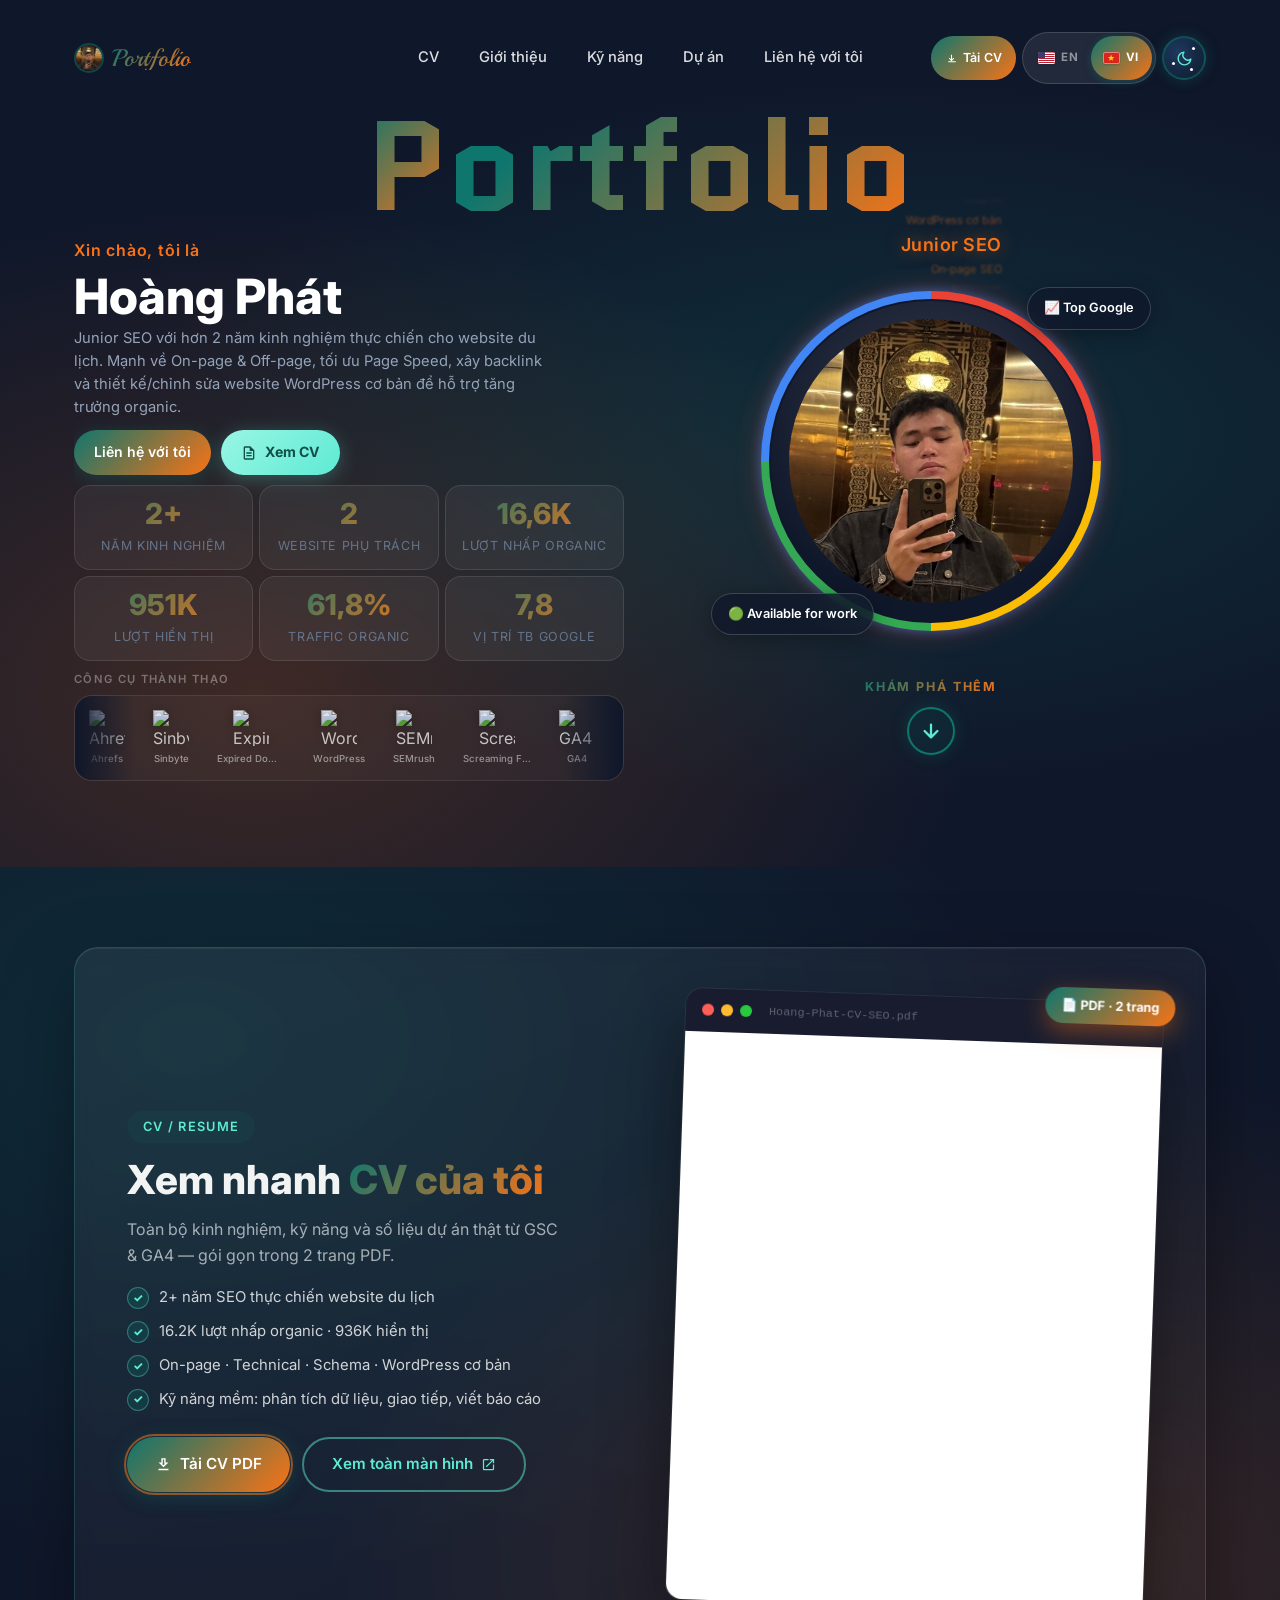
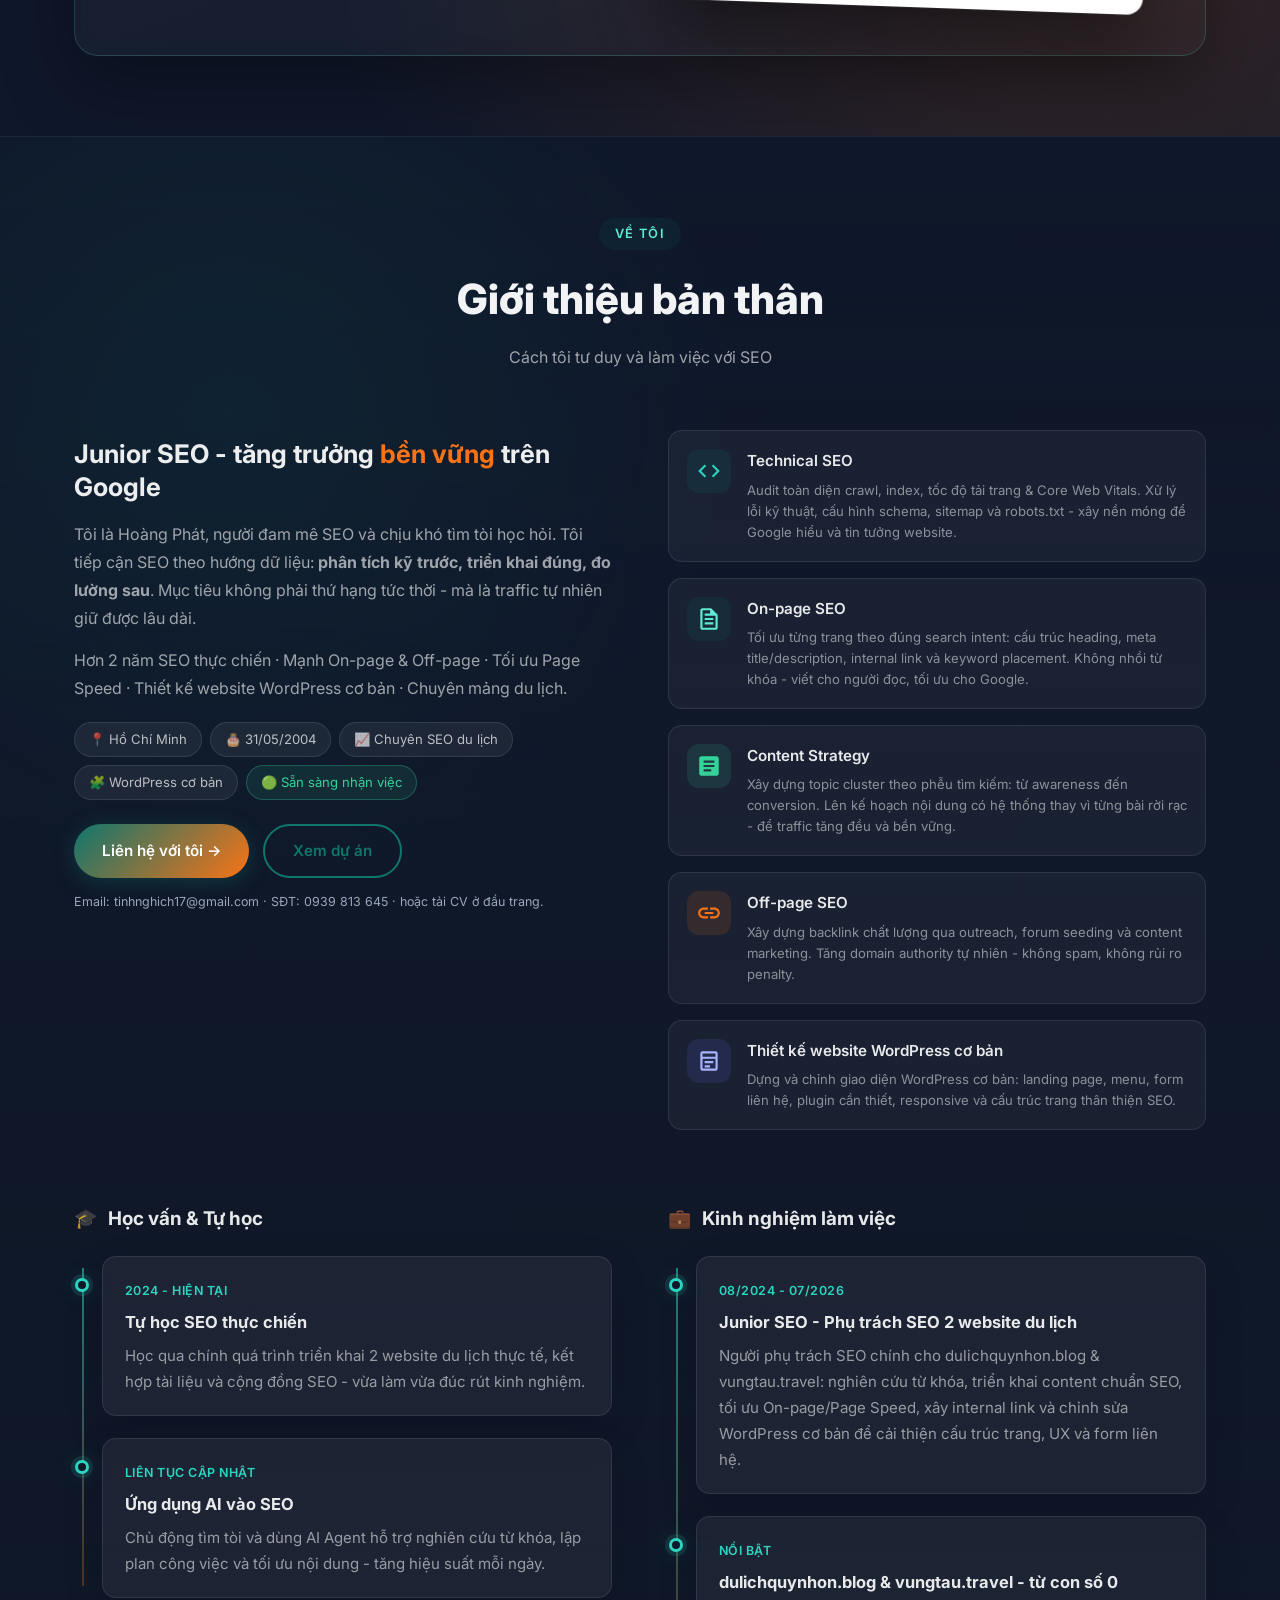
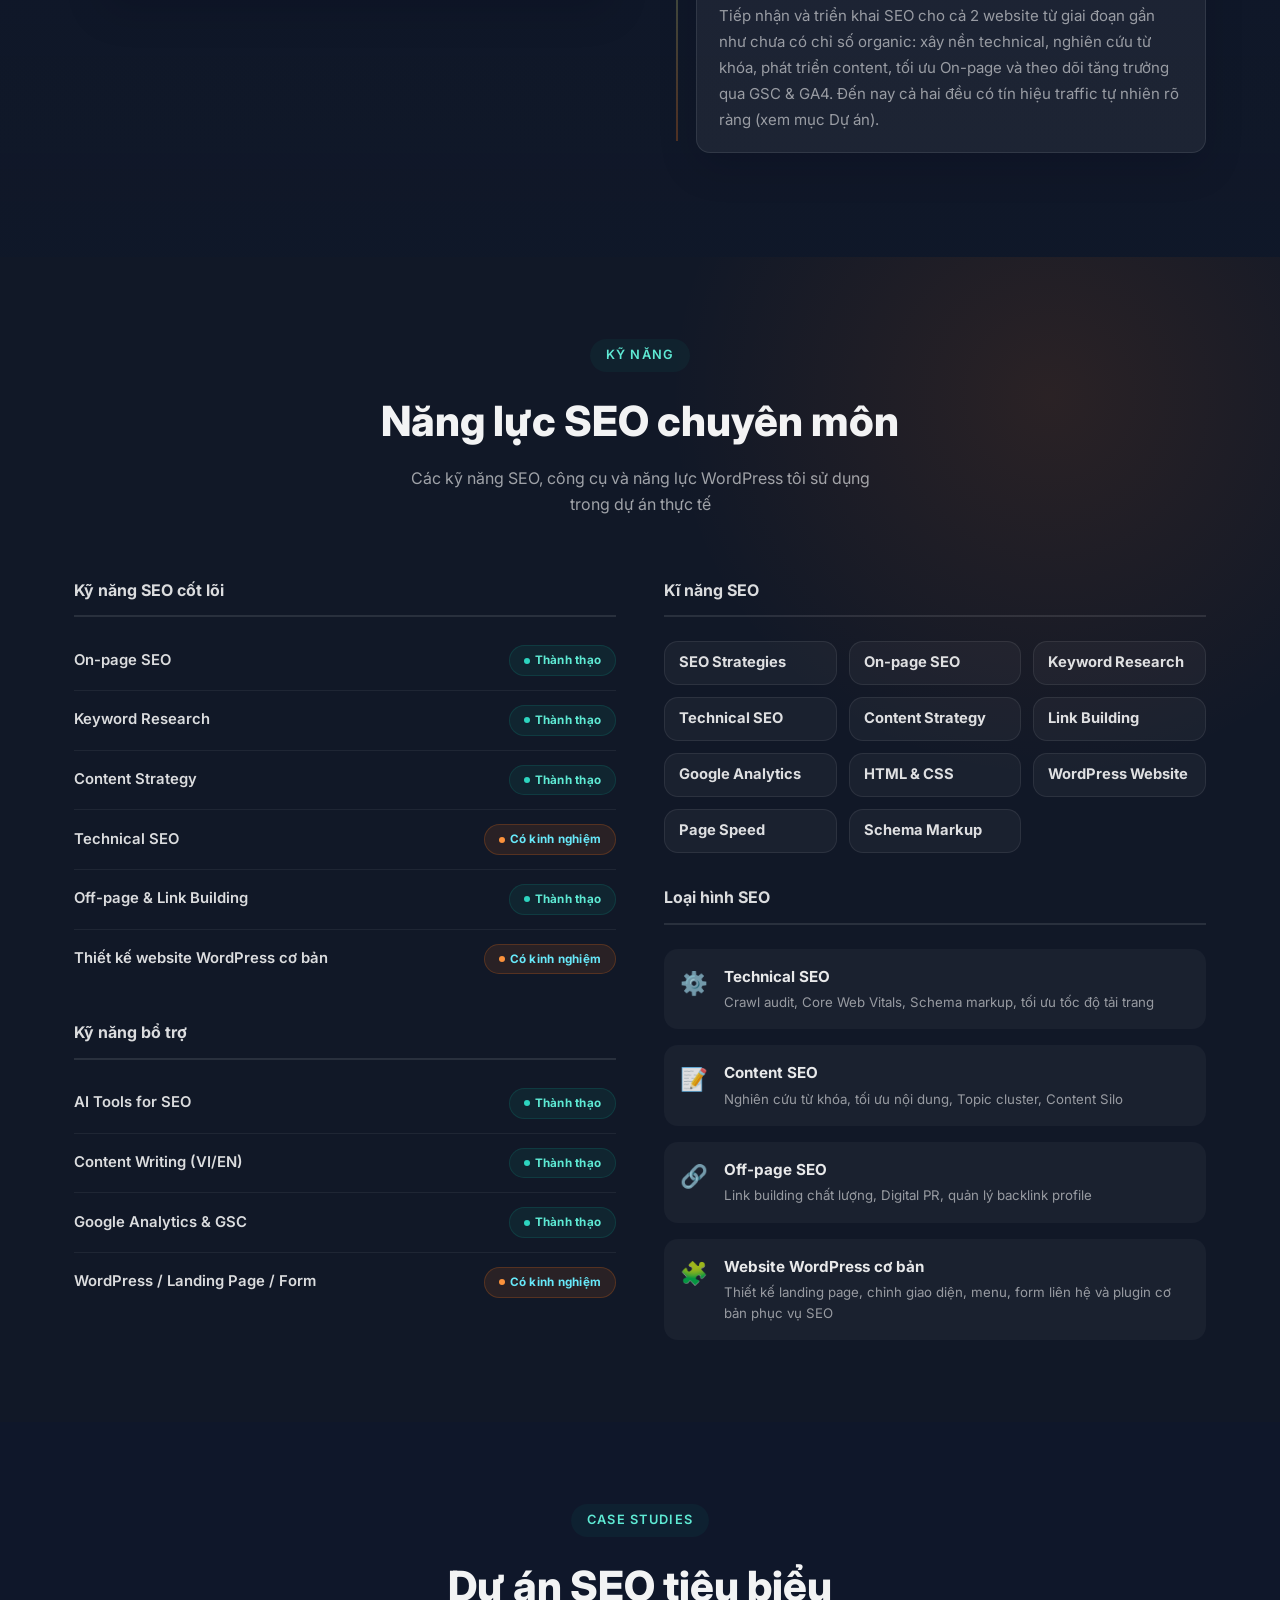
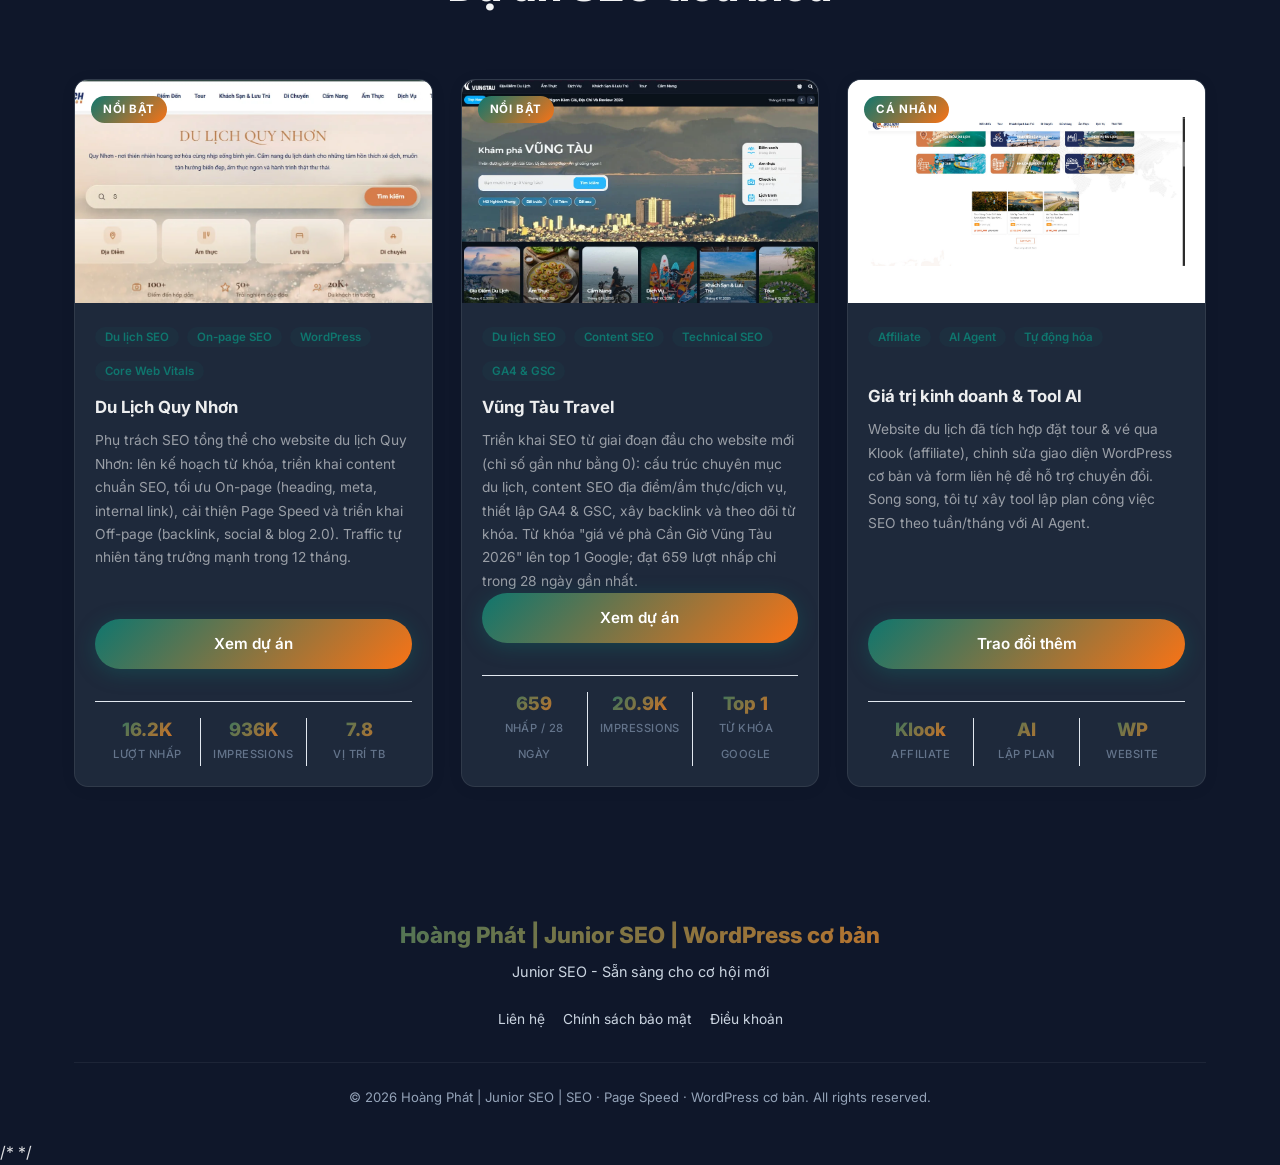
==== commit 073ee630: "Remove SEO Executive from title across CV and portfolio Co-Authored-By: Claude Fable 5 <noreply@anth" ====
--- a/index.html
+++ b/index.html
@@ -9,10 +9,10 @@
 
 
     <!-- Primary Meta Tags -->
-    <title>Hoàng Phát | Junior SEO - SEO Executive tại Hồ Chí Minh</title>
-    <meta name="title"       content="Hoàng Phát | Junior SEO - SEO Executive tại Hồ Chí Minh">
+    <title>Hoàng Phát | Junior SEO tại Hồ Chí Minh</title>
+    <meta name="title"       content="Hoàng Phát | Junior SEO tại Hồ Chí Minh">
     <meta name="description" content="Portfolio Hoàng Phát - Junior SEO với 2+ năm kinh nghiệm SEO, tối ưu Page Speed và thiết kế website WordPress cơ bản cho website du lịch. Số liệu thật từ GSC & GA4.">
-    <meta name="keywords"    content="Junior SEO / SEO Executive, thiết kế website WordPress cơ bản, tư vấn SEO, chuyên gia SEO, SEO freelancer Hồ Chí Minh, On-page SEO, Technical SEO, Link Building, Google Analytics">
+    <meta name="keywords"    content="Junior SEO, thiết kế website WordPress cơ bản, tư vấn SEO, chuyên gia SEO, SEO freelancer Hồ Chí Minh, On-page SEO, Technical SEO, Link Building, Google Analytics">
     <meta name="author"      content="Hoàng Phát">
     <meta name="robots"      content="index, follow, max-snippet:-1, max-image-preview:large, max-video-preview:-1">
     <link rel="canonical"    href="/">
@@ -20,7 +20,7 @@
     <!-- Open Graph -->
     <meta property="og:type"        content="profile">
     <meta property="og:url"         content="/">
-    <meta property="og:title"       content="Hoàng Phát | Junior SEO - SEO Executive tại Hồ Chí Minh">
+    <meta property="og:title"       content="Hoàng Phát | Junior SEO tại Hồ Chí Minh">
     <meta property="og:description" content="Portfolio Hoàng Phát - Junior SEO với 2+ năm kinh nghiệm SEO, tối ưu Page Speed và thiết kế website WordPress cơ bản cho website du lịch. Số liệu thật từ GSC & GA4.">
     <meta property="og:image"       content="/images/avatar_new_face.jpg">
     <meta property="og:image:width"  content="768">
@@ -34,7 +34,7 @@
     <!-- Twitter Card -->
     <meta name="twitter:card"        content="summary_large_image">
     <meta name="twitter:url"         content="/">
-    <meta name="twitter:title"       content="Hoàng Phát | Junior SEO - SEO Executive tại Hồ Chí Minh">
+    <meta name="twitter:title"       content="Hoàng Phát | Junior SEO tại Hồ Chí Minh">
     <meta name="twitter:description" content="Portfolio Hoàng Phát - Junior SEO với 2+ năm kinh nghiệm SEO, tối ưu Page Speed và thiết kế website WordPress cơ bản cho website du lịch. Số liệu thật từ GSC & GA4.">
     <meta name="twitter:image"       content="/images/avatar_new_face.jpg">
 
@@ -46,7 +46,7 @@
         "name": "Hoàng Phát",
         "url": "/",
         "image": "/images/avatar_new_face.jpg",
-        "jobTitle": "Junior SEO / SEO Executive",
+        "jobTitle": "Junior SEO",
         "description": "Portfolio Hoàng Phát - Junior SEO với 2+ năm kinh nghiệm SEO, tối ưu Page Speed và thiết kế website WordPress cơ bản cho website du lịch. Số liệu thật từ GSC & GA4.",
         "address": {
             "@type": "PostalAddress",
@@ -255,7 +255,7 @@
                         <div class="avatar-ring" aria-hidden="true"></div>
                         <div class="avatar-img-wrapper" itemprop="image">
                             <img src="/images/avatar_new_face.jpg"
-                                 alt="Hoàng Phát - Junior SEO / SEO Executive"
+                                 alt="Hoàng Phát - Junior SEO"
                                  class="avatar-img" width="480" height="480" loading="eager" fetchpriority="high" decoding="async">
                         </div>
                     </div>
@@ -701,15 +701,15 @@
 <footer class="site-footer" role="contentinfo" itemscope itemtype="https://schema.org/WPFooter">
         <div class="footer-container">
         <div class="footer-content">
-            <p class="footer-name" itemprop="name">Hoàng Phát | Junior SEO / SEO Executive | WordPress cơ bản</p>
-            <p class="footer-tagline">Junior SEO / SEO Executive - S&#7861;n s&agrave;ng cho c&#417; h&#7897;i m&#7899;i</p>
+            <p class="footer-name" itemprop="name">Hoàng Phát | Junior SEO | WordPress cơ bản</p>
+            <p class="footer-tagline">Junior SEO - S&#7861;n s&agrave;ng cho c&#417; h&#7897;i m&#7899;i</p>
 <nav class="footer-links" aria-label="Footer links">
                 <a href="mailto:tinhnghich17@gmail.com">Li&ecirc;n h&#7879;</a>
                 <a href="/privacy-policy/">Ch&iacute;nh s&aacute;ch b&#7843;o m&#7853;t</a>
                 <a href="/terms/">&#272;i&#7873;u kho&#7843;n</a>
             </nav>
         </div>
-        <p class="footer-copy">&copy; 2026 <span itemprop="author">Hoàng Phát | Junior SEO / SEO Executive | SEO · Page Speed · WordPress cơ bản</span>. All rights reserved.</p>
+        <p class="footer-copy">&copy; 2026 <span itemprop="author">Hoàng Phát | Junior SEO | SEO · Page Speed · WordPress cơ bản</span>. All rights reserved.</p>
     </div>
 </footer>
 
@@ -724,7 +724,7 @@
 </script>
 <script type="text/javascript" id="my-portfolio-js-js-extra">
 /* <![CDATA[ */
-var portfolioStrings = {"wordRoll":["Junior SEO","SEO Executive","On-page SEO","WordPress cơ bản"],"formSending":"Đang gửi...","formSubmit":"Gửi tin nhắn","formSuccess":"Yêu cầu của bạn đã được mở trong ứng dụng email. Tôi sẽ phản hồi sớm.","formError":"Không gửi được yêu cầu. Vui lòng gửi email trực tiếp cho tôi.","contactEmail":"tinhnghich17@gmail.com"};
+var portfolioStrings = {"wordRoll":["Junior SEO","On-page SEO","WordPress cơ bản"],"formSending":"Đang gửi...","formSubmit":"Gửi tin nhắn","formSuccess":"Yêu cầu của bạn đã được mở trong ứng dụng email. Tôi sẽ phản hồi sớm.","formError":"Không gửi được yêu cầu. Vui lòng gửi email trực tiếp cho tôi.","contactEmail":"tinhnghich17@gmail.com"};
 //# sourceURL=my-portfolio-js-js-extra
 /* ]]> */
 </script>
